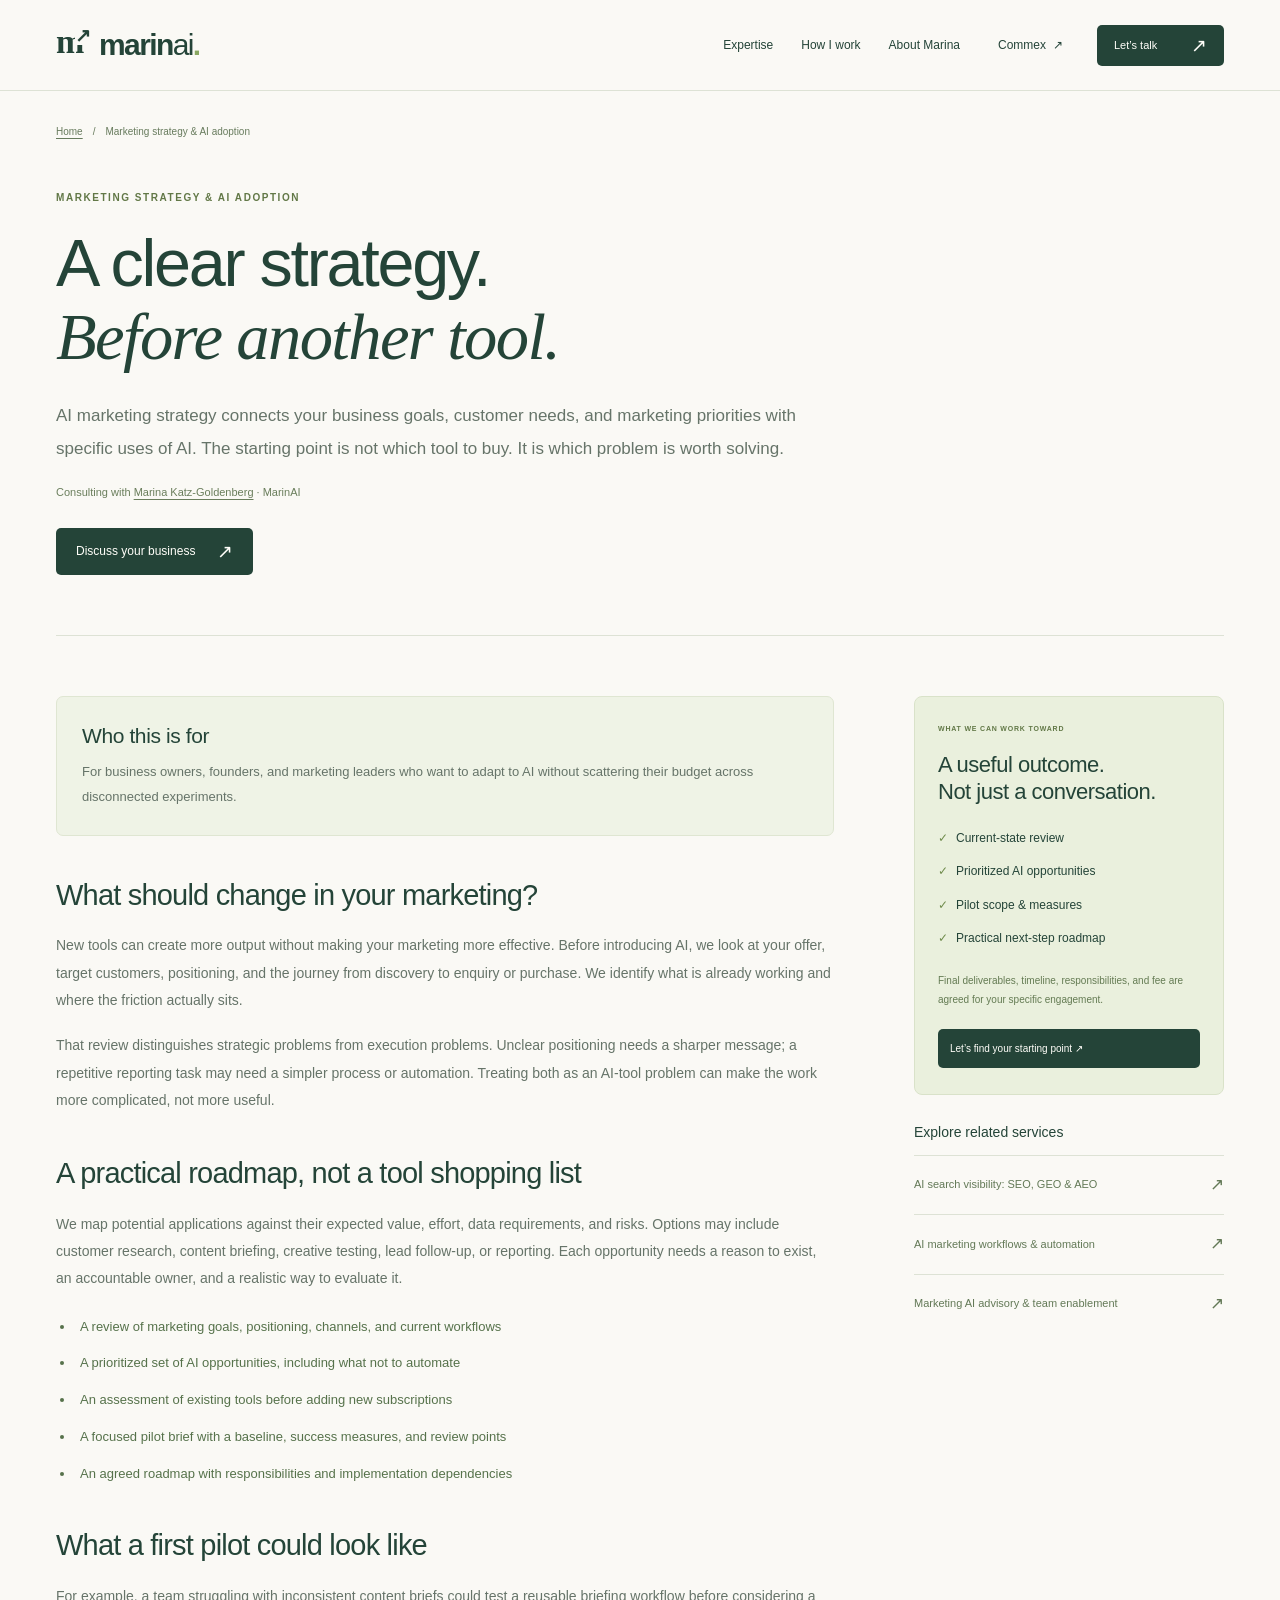
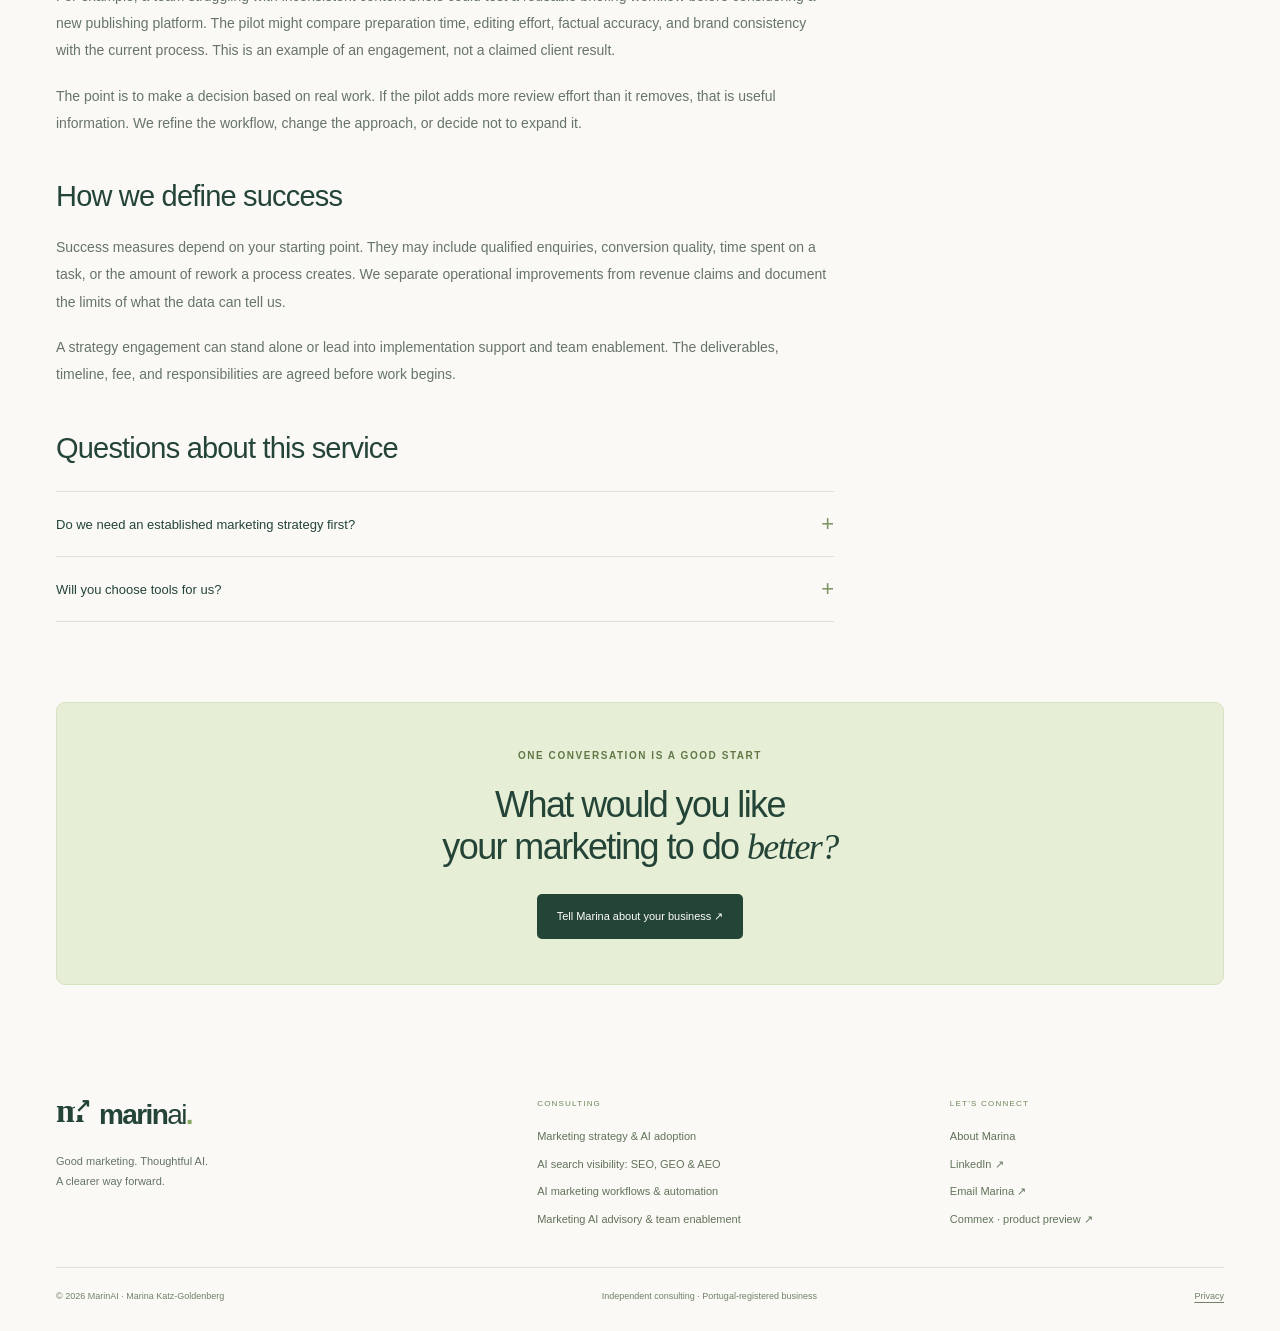
==== ai-marketing-strategy/index.html @ 96aca166 "Reposition MarinAI around Marina's AI marketing consultancy" ====
<!DOCTYPE html>
<html lang="en"><head>
<meta charset="utf-8"><meta name="viewport" content="width=device-width, initial-scale=1">
<title>AI Marketing Strategy Consultant | Marina Katz-Goldenberg</title><meta name="description" content="Build a practical AI marketing roadmap with Marina Katz-Goldenberg. Review your positioning, prioritize useful AI applications, and define a focused pilot.">
<meta name="robots" content="index, follow, max-image-preview:large"><meta name="author" content="Marina Katz-Goldenberg">
<link rel="canonical" href="https://marinai.xyz/ai-marketing-strategy/"><meta name="theme-color" content="#244438">
<meta property="og:type" content="website"><meta property="og:site_name" content="MarinAI"><meta property="og:locale" content="en_GB"><meta property="og:url" content="https://marinai.xyz/ai-marketing-strategy/"><meta property="og:title" content="AI Marketing Strategy Consultant | Marina Katz-Goldenberg"><meta property="og:description" content="Build a practical AI marketing roadmap with Marina Katz-Goldenberg. Review your positioning, prioritize useful AI applications, and define a focused pilot."><meta property="og:image" content="https://marinai.xyz/assets/marinai-social.png"><meta property="og:image:width" content="1200"><meta property="og:image:height" content="630"><meta property="og:image:alt" content="MarinAI — Better marketing. Smarter with AI. Marina Katz-Goldenberg, marketing and AI consultant.">
<meta name="twitter:card" content="summary_large_image"><meta name="twitter:title" content="AI Marketing Strategy Consultant | Marina Katz-Goldenberg"><meta name="twitter:description" content="Build a practical AI marketing roadmap with Marina Katz-Goldenberg. Review your positioning, prioritize useful AI applications, and define a focused pilot."><meta name="twitter:image" content="https://marinai.xyz/assets/marinai-social.png"><meta name="twitter:image:alt" content="MarinAI — Marketing consulting with Marina Katz-Goldenberg">
<link rel="icon" type="image/svg+xml" href="/assets/favicon.svg"><link rel="apple-touch-icon" href="/assets/apple-touch-icon.png">
<link rel="stylesheet" href="/assets/site.css?v=1"><script defer src="/assets/site.js?v=1"></script>
<script type="application/ld+json">{"@context":"https://schema.org","@graph":[{"@type":"Organization","@id":"https://marinai.xyz/#organization","name":"MarinAI","url":"https://marinai.xyz/","logo":{"@type":"ImageObject","url":"https://marinai.xyz/assets/marinai-logo.png","width":512,"height":512},"description":"Independent marketing consulting focused on AI adoption, search visibility, marketing workflows, and team enablement.","email":"marketing@marinai.xyz","member":{"@id":"https://marinai.xyz/#marina"},"hasOfferCatalog":{"@type":"OfferCatalog","name":"Marketing consulting services","itemListElement":[{"@type":"Offer","itemOffered":{"@type":"Service","@id":"https://marinai.xyz/ai-marketing-strategy/#service","name":"Marketing strategy & AI adoption","url":"https://marinai.xyz/ai-marketing-strategy/"}},{"@type":"Offer","itemOffered":{"@type":"Service","@id":"https://marinai.xyz/ai-search-visibility/#service","name":"AI search visibility: SEO, GEO & AEO","url":"https://marinai.xyz/ai-search-visibility/"}},{"@type":"Offer","itemOffered":{"@type":"Service","@id":"https://marinai.xyz/marketing-ai-workflows/#service","name":"AI marketing workflows & automation","url":"https://marinai.xyz/marketing-ai-workflows/"}},{"@type":"Offer","itemOffered":{"@type":"Service","@id":"https://marinai.xyz/marketing-ai-advisory/#service","name":"Marketing AI advisory & team enablement","url":"https://marinai.xyz/marketing-ai-advisory/"}}]}},{"@type":"Person","@id":"https://marinai.xyz/#marina","name":"Marina Katz-Goldenberg","url":"https://marinai.xyz/#about","jobTitle":"Marketing & AI Consultant","worksFor":{"@id":"https://marinai.xyz/#organization"},"sameAs":["https://www.linkedin.com/in/marina-katz-goldenberg-22553a47/"],"knowsAbout":["Marketing strategy","AI adoption in marketing","Search engine optimization","Generative engine optimization","Answer engine optimization","Marketing workflows","Team enablement"]},{"@type":"WebSite","@id":"https://marinai.xyz/#website","name":"MarinAI","url":"https://marinai.xyz/","publisher":{"@id":"https://marinai.xyz/#organization"},"inLanguage":"en"},{"@type":"WebPage","@id":"https://marinai.xyz/ai-marketing-strategy/#webpage","url":"https://marinai.xyz/ai-marketing-strategy/","name":"Marketing strategy & AI adoption","description":"Build a practical AI marketing roadmap with Marina Katz-Goldenberg. Review your positioning, prioritize useful AI applications, and define a focused pilot.","isPartOf":{"@id":"https://marinai.xyz/#website"},"about":{"@id":"https://marinai.xyz/ai-marketing-strategy/#service"},"inLanguage":"en"},{"@type":"Service","@id":"https://marinai.xyz/ai-marketing-strategy/#service","name":"Marketing strategy & AI adoption","description":"AI marketing strategy connects your business goals, customer needs, and marketing priorities with specific uses of AI. The starting point is not which tool to buy. It is which problem is worth solving.","serviceType":"Marketing strategy & AI adoption","url":"https://marinai.xyz/ai-marketing-strategy/","provider":{"@id":"https://marinai.xyz/#marina"}},{"@type":"BreadcrumbList","@id":"https://marinai.xyz/ai-marketing-strategy/#breadcrumb","itemListElement":[{"@type":"ListItem","position":1,"name":"Home","item":"https://marinai.xyz/"},{"@type":"ListItem","position":2,"name":"Marketing strategy & AI adoption","item":"https://marinai.xyz/ai-marketing-strategy/"}]},{"@type":"FAQPage","@id":"https://marinai.xyz/ai-marketing-strategy/#faq","isPartOf":{"@id":"https://marinai.xyz/ai-marketing-strategy/#webpage"},"mainEntity":[{"@type":"Question","name":"Do we need an established marketing strategy first?","acceptedAnswer":{"@type":"Answer","text":"No. If the fundamentals need attention, we start there. AI should support a clear marketing direction rather than cover up gaps in positioning or customer understanding."}},{"@type":"Question","name":"Will you choose tools for us?","acceptedAnswer":{"@type":"Answer","text":"Tool evaluation can be part of the work, but it follows the use case and requirements. Existing tools, data handling, integration needs, cost, and human review all inform the recommendation."}}]}]}</script>
</head><body><a class="skip-link" href="#main">Skip to content</a><header class="site-header"><div class="container header-inner"><a class="logo" href="/" aria-label="MarinAI home"><span class="brand-mark" aria-hidden="true">m<span>↗</span></span><span>marin<span class="logo-ai">ai</span><i>.</i></span></a><details class="nav-menu" open><summary aria-label="Toggle navigation"><span>Menu</span><span class="menu-bars" aria-hidden="true">☰</span></summary><nav aria-label="Main navigation"><a href="/#expertise">Expertise</a><a href="/#approach">How I work</a><a href="/#about">About Marina</a><a class="nav-product" href="/commex/">Commex <span aria-hidden="true">↗</span></a><a class="button primary nav-cta" href="/#contact">Let’s talk <span aria-hidden="true">↗</span></a></nav></details></div></header><main id="main"><div class="container breadcrumb"><a href="/">Home</a><span aria-hidden="true">/</span><span>Marketing strategy &amp; AI adoption</span></div><section class="container service-hero"><p class="eyebrow">MARKETING STRATEGY &amp; AI ADOPTION</p><h1>A clear strategy.<br><em>Before another tool.</em></h1><p class="service-intro">AI marketing strategy connects your business goals, customer needs, and marketing priorities with specific uses of AI. The starting point is not which tool to buy. It is which problem is worth solving.</p><div class="service-byline">Consulting with <a href="/#about">Marina Katz-Goldenberg</a> · MarinAI</div><a class="button primary" href="/#contact">Discuss your business <span aria-hidden="true">↗</span></a></section><div class="container service-body"><article class="service-article"><div class="fit-box"><h2>Who this is for</h2><p>For business owners, founders, and marketing leaders who want to adapt to AI without scattering their budget across disconnected experiments.</p></div><section><h2>What should change in your marketing?</h2><p>New tools can create more output without making your marketing more effective. Before introducing AI, we look at your offer, target customers, positioning, and the journey from discovery to enquiry or purchase. We identify what is already working and where the friction actually sits.</p><p>That review distinguishes strategic problems from execution problems. Unclear positioning needs a sharper message; a repetitive reporting task may need a simpler process or automation. Treating both as an AI-tool problem can make the work more complicated, not more useful.</p></section><section><h2>A practical roadmap, not a tool shopping list</h2><p>We map potential applications against their expected value, effort, data requirements, and risks. Options may include customer research, content briefing, creative testing, lead follow-up, or reporting. Each opportunity needs a reason to exist, an accountable owner, and a realistic way to evaluate it.</p><ul><li>A review of marketing goals, positioning, channels, and current workflows</li><li>A prioritized set of AI opportunities, including what not to automate</li><li>An assessment of existing tools before adding new subscriptions</li><li>A focused pilot brief with a baseline, success measures, and review points</li><li>An agreed roadmap with responsibilities and implementation dependencies</li></ul></section><section><h2>What a first pilot could look like</h2><p>For example, a team struggling with inconsistent content briefs could test a reusable briefing workflow before considering a new publishing platform. The pilot might compare preparation time, editing effort, factual accuracy, and brand consistency with the current process. This is an example of an engagement, not a claimed client result.</p><p>The point is to make a decision based on real work. If the pilot adds more review effort than it removes, that is useful information. We refine the workflow, change the approach, or decide not to expand it.</p></section><section><h2>How we define success</h2><p>Success measures depend on your starting point. They may include qualified enquiries, conversion quality, time spent on a task, or the amount of rework a process creates. We separate operational improvements from revenue claims and document the limits of what the data can tell us.</p><p>A strategy engagement can stand alone or lead into implementation support and team enablement. The deliverables, timeline, fee, and responsibilities are agreed before work begins.</p></section><section><h2>Questions about this service</h2><div class="faq-list"><details><summary>Do we need an established marketing strategy first?<span aria-hidden="true">+</span></summary><p>No. If the fundamentals need attention, we start there. AI should support a clear marketing direction rather than cover up gaps in positioning or customer understanding.</p></details>
<details><summary>Will you choose tools for us?<span aria-hidden="true">+</span></summary><p>Tool evaluation can be part of the work, but it follows the use case and requirements. Existing tools, data handling, integration needs, cost, and human review all inform the recommendation.</p></details></div></section></article><aside class="service-aside"><div class="deliverables"><p class="eyebrow">WHAT WE CAN WORK TOWARD</p><h2>A useful outcome.<br>Not just a conversation.</h2><ul><li><span aria-hidden="true">✓</span>Current-state review</li><li><span aria-hidden="true">✓</span>Prioritized AI opportunities</li><li><span aria-hidden="true">✓</span>Pilot scope &amp; measures</li><li><span aria-hidden="true">✓</span>Practical next-step roadmap</li></ul><p>Final deliverables, timeline, responsibilities, and fee are agreed for your specific engagement.</p><a class="button primary" href="/#contact">Let’s find your starting point ↗</a></div><div class="related-services"><h2>Explore related services</h2><a href="/ai-search-visibility/">AI search visibility: SEO, GEO &amp; AEO <span aria-hidden="true">↗</span></a><a href="/marketing-ai-workflows/">AI marketing workflows &amp; automation <span aria-hidden="true">↗</span></a><a href="/marketing-ai-advisory/">Marketing AI advisory &amp; team enablement <span aria-hidden="true">↗</span></a></div></aside></div><section class="container service-end"><p class="eyebrow">ONE CONVERSATION IS A GOOD START</p><h2>What would you like<br>your marketing to do <em>better?</em></h2><a class="button primary" href="mailto:marketing@marinai.xyz?subject=Marketing%20strategy%20%26%20AI%20adoption%20enquiry">Tell Marina about your business ↗</a></section></main><footer class="site-footer"><div class="container"><div class="footer-top"><div><a class="logo" href="/" aria-label="MarinAI home"><span class="brand-mark" aria-hidden="true">m<span>↗</span></span><span>marin<span class="logo-ai">ai</span><i>.</i></span></a><p>Good marketing. Thoughtful AI.<br>A clearer way forward.</p></div><nav aria-label="Consulting services"><strong>CONSULTING</strong><a href="/ai-marketing-strategy/">Marketing strategy &amp; AI adoption</a><a href="/ai-search-visibility/">AI search visibility: SEO, GEO &amp; AEO</a><a href="/marketing-ai-workflows/">AI marketing workflows &amp; automation</a><a href="/marketing-ai-advisory/">Marketing AI advisory &amp; team enablement</a></nav><nav aria-label="More from MarinAI"><strong>LET’S CONNECT</strong><a href="/#about">About Marina</a><a href="https://www.linkedin.com/in/marina-katz-goldenberg-22553a47/" target="_blank" rel="noopener noreferrer">LinkedIn ↗</a><a href="mailto:marketing@marinai.xyz">Email Marina ↗</a><a href="/commex/">Commex · product preview ↗</a></nav></div><div class="footer-bottom"><span>© 2026 MarinAI · Marina Katz-Goldenberg</span><span>Independent consulting · Portugal-registered business</span><a href="/privacy/">Privacy</a></div></div></footer></body></html>
---- assets/site.css ----
/* MarinAI — a personal, editorial consulting identity. System fonts; no tracking or font requests. */
:root{--paper:#faf9f5;--white:#fffefa;--ink:#244438;--muted:#667469;--green:#284b3c;--sage:#e9eee0;--lime:#d7e8b0;--line:#dde2d5;--accent:#627847;--serif:Georgia,'Times New Roman',serif;--sans:Arial,Helvetica,sans-serif}
*{box-sizing:border-box}html{scroll-behavior:smooth;scroll-padding-top:110px}body{margin:0;background:var(--paper);color:var(--ink);font-family:var(--sans);font-size:15px;line-height:1.7;-webkit-font-smoothing:antialiased}h1,h2,h3,p,ul,ol,dl,dd{margin:0}h1,h2,h3{font-weight:500;line-height:1.15}a{color:inherit;text-decoration:none}button,input{font:inherit}a,button,summary{-webkit-tap-highlight-color:transparent}a:focus-visible,button:focus-visible,summary:focus-visible{outline:3px solid #728c46;outline-offset:5px}::selection{background:var(--lime);color:var(--ink)}.container{width:calc(100% - 112px);max-width:1220px;margin-inline:auto}.section{padding-block:100px}.eyebrow{font-size:10px;font-weight:600;letter-spacing:1.55px;line-height:1.6;color:var(--accent)}h2{font-size:clamp(31px,3.1vw,44px);letter-spacing:-1.6px}h2 em,h1 em{font-family:var(--serif);font-weight:400;letter-spacing:-1.6px}.skip-link{position:fixed;left:20px;top:-100px;z-index:100;background:var(--ink);color:white;padding:12px 20px;border-radius:6px}.skip-link:focus{top:12px}.site-header{position:sticky;top:0;z-index:30;background:#faf9f5f5;border-bottom:1px solid var(--line);backdrop-filter:blur(12px)}.header-inner{height:90px;display:flex;align-items:center;justify-content:space-between;gap:20px}.logo{display:inline-flex;align-items:center;gap:10px;font-size:30px;font-weight:600;letter-spacing:-1.6px;line-height:1}.logo-ai{font-weight:400}.logo i{color:#89a761;font-style:normal}.brand-mark{position:relative;width:33px;height:36px;font-family:var(--serif);font-size:34px;letter-spacing:-5px;display:flex;align-items:center;padding-bottom:7px}.brand-mark>span{position:absolute;font-family:var(--sans);font-size:19px;letter-spacing:0;right:-2px;top:-1px;background:var(--paper);line-height:1}.nav-menu{margin-left:auto}.nav-menu>summary{display:none}.nav-menu nav{display:flex;align-items:center;gap:28px;font-size:12px}.nav-menu nav>a:not(.button){padding-block:9px}.nav-menu a:hover{color:#6d834c}.nav-product{margin-left:10px;display:flex;align-items:center;gap:7px}.button{display:inline-flex;align-items:center;justify-content:space-between;gap:22px;border-radius:5px;padding:14px 20px;font-size:12px;font-weight:500;line-height:1.5;transition:background .18s,transform .18s}.button.primary{color:#fffef9;background:var(--ink)}.button.primary:hover{background:#3d604b;transform:translateY(-2px)}.button>span{font-size:19px;line-height:1}.nav-menu .nav-cta{font-size:11px;padding:11px 17px;margin-left:6px;min-width:127px}.text-link{font-size:12px;display:inline-flex;align-items:center;gap:15px}.text-link:hover{color:#637e45}.text-link>span{font-size:18px}.hero{display:grid;grid-template-columns:1.12fr .88fr;gap:78px;align-items:center;padding-block:80px 70px}.hero .eyebrow{display:flex;gap:9px;align-items:center;font-size:9px;letter-spacing:1.4px}.status-dot{width:6px;height:6px;background:#859e5f;box-shadow:0 0 0 4px #e7edde;display:inline-block;border-radius:50%;flex-shrink:0}.hero h1{font-size:clamp(48px,5.35vw,75px);letter-spacing:-3.2px;line-height:1.07;margin-top:29px}.hero h1 em{letter-spacing:-2.9px;color:#547247}.hero-intro{font-size:18px;line-height:1.65;margin-top:28px;letter-spacing:-.3px}.hero-description{font-size:14px;color:var(--muted);line-height:1.9;margin-top:15px;max-width:485px}.hero-actions{display:flex;align-items:center;gap:24px;margin-top:27px}.hero-actions .button{font-size:11px;padding:15px 17px;gap:20px}.hero-actions .text-link{font-size:11px;gap:8px}.hero-signature{display:flex;align-items:center;gap:11px;margin-top:34px}.mini-monogram{background:#e9edde;border:1px solid #dce3d0;width:37px;height:37px;border-radius:50%;display:grid;place-items:center;font-family:var(--serif);font-style:italic;letter-spacing:-2px;font-size:19px;padding-right:3px}.hero-signature strong{display:block;font-size:11px;font-weight:500}.hero-signature>div>span{font-size:9px;color:var(--muted);display:block;margin-top:2px}.hero-visual{background:#eff1e8;border:1px solid #e3e7d9;border-radius:12px;position:relative;padding:24px;min-width:0;background-image:radial-gradient(#c8d2bd80 .65px,transparent .65px);background-size:14px 14px}.visual-caption{display:flex;justify-content:space-between;align-items:center;font-size:8px;letter-spacing:1.25px;color:#6d7d5e}.visual-caption>span:last-child{font-size:26px;line-height:1}.strategy-orbit{position:relative;aspect-ratio:1/1.05;width:100%;max-width:410px;margin:0 auto}.orbit-ring{position:absolute;border:1px solid #c8d2bb;left:50%;top:48%;transform:translate(-50%,-50%);border-radius:50%;width:80%;aspect-ratio:1}.ring-two{width:58%;border-style:dashed;border-color:#ced7c2}.orbit-axis{position:absolute;width:91%;height:1px;left:5%;top:47%;background:#c9d2bf;transform:rotate(-32deg)}.orbit-center{position:absolute;top:49%;left:50%;transform:translate(-50%,-50%) rotate(-5deg);width:64%;aspect-ratio:1.24;border:1px solid #bacaab;background:#e0eaca;border-radius:8px;padding:25px 15px;box-shadow:0 12px 30px #3045270a;text-align:center;display:flex;flex-direction:column;justify-content:center;gap:12px}.orbit-center>span{font-size:9px;color:#6e805b}.orbit-center strong{font-size:26px;font-weight:400;letter-spacing:-1px;line-height:1.25}.orbit-center em{font-family:var(--serif);font-size:29px;letter-spacing:-.7px}.orbit-node{position:absolute;background:#fffef9;border:1px solid #d8dfcd;box-shadow:0 5px 13px #2c3f2308;border-radius:5px;padding:9px 12px;font-size:9px;color:#7d8f65;white-space:nowrap;display:flex;gap:9px;align-items:center}.orbit-node b{font-weight:400;color:#405e40;font-size:11px}.node-one{top:13%;left:3%;transform:rotate(-6deg)}.node-two{right:-2%;top:32%;transform:rotate(4deg)}.node-three{bottom:17%;right:2%;transform:rotate(-4deg)}.node-four{left:-3%;bottom:32%;transform:rotate(3deg)}.orbit-spark{position:absolute;right:21%;top:8%;font-size:27px;color:#9bb47a}.visual-bottom{display:flex;justify-content:space-between;align-items:center;border-top:1px solid #d9e0ce;padding-top:16px;gap:12px}.visual-bottom p{font-size:10px;color:#718061;line-height:1.8}.visual-bottom strong{font-size:11px;font-weight:500;color:#526b45}.visual-arrow{font-size:32px;font-family:var(--serif);color:#809966}.principles{display:flex;align-items:center;justify-content:space-between;gap:20px;border-block:1px solid var(--line);padding-block:23px}.principles>span{font-size:8px;letter-spacing:1.3px;color:#788568}.principles>p{display:flex;align-items:center;gap:9px;font-size:11px;color:#536a4f}.principles>p>span{font-size:15px;color:#8da469}.section-heading{display:flex;justify-content:space-between;align-items:flex-end;gap:55px;margin-bottom:42px}.section-heading h2{margin-top:18px}.section-heading>p{color:var(--muted);font-size:13px;line-height:1.9;max-width:325px}.challenge-grid{display:grid;grid-template-columns:repeat(3,1fr);gap:48px;margin-top:48px}.challenge-grid>div{border-top:1px solid #cdd7c0;padding-top:21px}.small-index{font-size:9px;color:#778966;letter-spacing:1.1px}.challenge-grid h3{font-size:22px;line-height:1.35;letter-spacing:-.65px;margin-top:16px}.challenge-grid p{font-size:13px;line-height:1.9;color:var(--muted);margin-top:15px;max-width:310px}.expertise-section{background:#eff2e9;border-block:1px solid #e5e9dd}.expertise-section .section{padding-block:87px}.service-grid{display:grid;grid-template-columns:repeat(4,1fr);gap:15px}.service-card{background:var(--white);border:1px solid #dce3d1;border-radius:8px;padding:26px 22px 20px;display:flex;flex-direction:column}.service-top{display:flex;align-items:center;justify-content:space-between;margin-bottom:26px}.service-top>span:last-child{font-family:var(--serif);font-style:italic;font-size:13px;color:#91a17d}.service-icon{display:grid;place-items:center;width:38px;height:38px;background:#edf2e2;border-radius:7px;font-size:25px;color:#74915a;line-height:1}.service-card h3{font-size:22px;line-height:1.23;letter-spacing:-.65px;margin-bottom:17px}.service-card h3 a:hover{text-decoration:underline;text-underline-offset:5px}.service-card>p{font-size:12px;color:var(--muted);line-height:1.9}.service-card ul{list-style:none;padding:18px 0 25px;display:flex;flex-direction:column;gap:9px}.service-card li{font-size:10px;color:#637757;line-height:1.7;padding-left:12px;position:relative}.service-card li:before{content:'·';position:absolute;left:0;color:#859c68;font-size:16px;top:-4px}.card-link{display:flex;justify-content:space-between;align-items:center;gap:8px;font-size:10px;border-top:1px solid var(--line);padding-top:16px;margin-top:auto}.card-link>span{font-size:17px;color:#728d56}.card-link:hover{color:#6f8b4d}.section-footnote{text-align:center;color:#77856b;font-size:11px;margin-top:29px}.section-footnote a{color:#48663d;text-decoration:underline;text-underline-offset:3px}.approach-section{background:#264638;color:#f6f6ec}.approach-section .eyebrow{color:#c0d399}.approach-section .section-heading>p{color:#c0cbb9}.approach-section h2 em{color:var(--lime)}.process-grid{display:grid;grid-template-columns:repeat(4,1fr);gap:34px;list-style:none;padding:16px 0 0}.process-grid li>span{display:flex;align-items:center;justify-content:space-between;color:#b2ca8c;font-family:var(--serif);font-style:italic;font-size:27px;border-bottom:1px solid #607553;padding-bottom:18px}.process-grid i{font-family:var(--sans);font-size:18px;font-style:normal;color:#819570}.process-grid h3{font-size:23px;letter-spacing:-.5px;margin-top:26px}.process-grid p{font-size:12px;line-height:1.9;color:#c0cbb9;margin-top:15px;max-width:245px}.process-grid small{display:block;font-size:7px;letter-spacing:1px;color:#bdd294;margin-top:24px;line-height:1.8}.approach-bottom{display:flex;justify-content:space-between;align-items:center;gap:30px;border-top:1px solid #607553;padding-top:25px;margin-top:43px;font-size:11px;color:#bdcbb2}.approach-bottom strong{font-weight:400;color:#dce7ce}.approach-bottom a{color:#d6e6b4;white-space:nowrap}.approach-bottom a>span{font-size:17px;margin-left:11px}.about-section{display:grid;grid-template-columns:.8fr 1fr;gap:115px;align-items:center}.about-card{background:#e5eadb;border:1px solid #d9e0cd;border-radius:8px;padding:28px 30px;position:relative;overflow:hidden}.about-card:after{content:'';width:290px;height:290px;border:1px solid #cbd6b8;border-radius:50%;position:absolute;right:-185px;top:90px;box-shadow:0 0 0 28px #cbd6b825,0 0 0 56px #cbd6b818;pointer-events:none}.about-card-top{display:flex;align-items:center;justify-content:space-between;font-size:8px;letter-spacing:1.15px;color:#637d54}.about-card-top>span:last-child{font-size:20px}.marina-monogram{font-family:var(--serif);font-style:italic;font-size:148px;letter-spacing:-19px;line-height:1;color:#2c4b35;padding:38px 0 30px}.marina-monogram>span{color:#8ea969}.about-card-name>strong{display:block;font-size:29px;line-height:1.15;letter-spacing:-1px}.about-card-name>span{display:block;font-size:11px;color:#627856;margin-top:11px}.about-card>a{display:flex;align-items:center;justify-content:space-between;border-top:1px solid #c6d2b7;margin-top:28px;padding-top:17px;font-size:11px;color:#47643d}.about-card>a>span{font-size:18px}.about-copy h2{font-size:46px;line-height:1.12;margin-top:19px}.about-copy>p:not(.eyebrow){font-size:13px;line-height:1.95;color:var(--muted);margin-top:17px}.about-copy>p.lead{font-size:15px;color:var(--ink);margin-top:25px}.about-belief{display:flex;align-items:flex-start;gap:14px;border-top:1px solid var(--line);padding-top:23px;margin-top:25px}.about-belief>span{font-family:var(--serif);font-size:50px;line-height:1;color:#97b276}.about-belief p{font-family:var(--serif);font-style:italic;font-size:18px;line-height:1.6;letter-spacing:-.25px}.about-belief strong{font-weight:400;color:#617d49}.product-section{display:grid;grid-template-columns:1fr 1fr;gap:90px;align-items:center;border:1px solid #dce4cd;background:#f1f5e9;border-radius:12px;padding:55px}.product-copy .eyebrow{font-size:8px;letter-spacing:1.1px}.commex-wordmark{font-weight:600;font-size:35px;letter-spacing:-1.8px;margin-top:18px;display:flex;align-items:baseline}.commex-wordmark>span{color:#89a858}.commex-wordmark>small{font-size:7px;color:#748962;letter-spacing:1.2px;font-weight:400;margin-left:12px}.product-copy h2{font-size:37px;margin-top:21px;line-height:1.18}.product-copy>p:not(.eyebrow){font-size:13px;color:#687b5b;line-height:1.9;margin-top:18px}.product-copy>p.product-principle{font-size:11px;color:#4c683e;margin-top:13px}.product-copy .button{margin-top:25px;font-size:11px}.product-copy>p.preview-note{font-size:8px;color:#738966;line-height:1.8;margin-top:13px}.preview-note>span{display:inline-block;width:5px;height:5px;border-radius:50%;background:#9aac7c;margin-right:5px}.product-visual{padding:5px;min-width:0}.product-visual-top{display:flex;justify-content:space-between;align-items:center;font-size:7px;letter-spacing:1px;color:#7b9168;margin-bottom:23px}.product-visual-top>span:last-child{font-size:24px;color:#839d63;line-height:1}.conversation-card{padding:24px;background:#fffef9;border:1px solid #dce4ce;border-radius:8px;transform:rotate(-3deg);margin-right:20px}.conversation-label{font-size:7px;letter-spacing:1px;color:#6d8358}.conversation-card>p{font-size:16px;line-height:1.7;margin-top:13px;letter-spacing:-.3px}.match-label{font-size:8px;display:block;margin-top:17px;color:#7c9069;border-top:1px solid #e3e9d9;padding-top:13px}.conversation-connector{font-size:25px;color:#91a877;padding-left:35px;line-height:1.4}.reply-example{background:#e1edcd;border:1px solid #c8d9ae;border-radius:8px;padding:22px;margin-left:32px;transform:rotate(2deg)}.reply-example>p{font-size:14px;line-height:1.8;margin-top:13px;letter-spacing:-.2px;color:#49623b}.reply-example strong{font-weight:500}.reply-example>div{font-size:8px;color:#60794a;margin-top:15px;padding-top:12px;border-top:1px solid #c9d9b1}.reply-example>div>span{margin-right:5px}.illustration-note{font-size:7px;text-align:center;color:#7b8e68;margin-top:20px}.search-section{display:grid;grid-template-columns:1fr 1fr;gap:100px}.search-section h2{margin-top:20px}.search-section>div>p:not(.eyebrow){font-size:13px;color:var(--muted);line-height:1.95;margin-top:23px;max-width:455px}.search-section .text-link{margin-top:24px;font-size:11px}.search-definitions{border-top:1px solid var(--line)}.search-definitions>div{padding:20px 0;border-bottom:1px solid var(--line)}.search-definitions dt{display:flex;align-items:center;gap:16px;font-family:var(--serif);font-style:italic;font-size:23px;color:#627b4d}.search-definitions dt>span{font-family:var(--sans);font-style:normal;font-size:12px;color:var(--ink)}.search-definitions dd{font-size:12px;line-height:1.9;color:var(--muted);margin-top:9px}.faq-section{display:grid;grid-template-columns:.7fr 1.3fr;gap:85px;border-top:1px solid var(--line);padding-block:75px 100px}.faq-section h2{margin-top:21px}.faq-section>div>p:not(.eyebrow){font-size:12px;color:var(--muted);margin-top:21px}.faq-section .eyebrow{font-size:8px;letter-spacing:1.1px}.faq-list details{border-bottom:1px solid var(--line)}.faq-list details:first-child{border-top:1px solid var(--line)}.faq-list summary{display:flex;align-items:center;justify-content:space-between;gap:20px;padding:21px 0;list-style:none;cursor:pointer;font-size:13px;font-weight:500;line-height:1.65}.faq-list summary::-webkit-details-marker{display:none}.faq-list summary>span{font-size:22px;font-weight:400;color:#7e9664;line-height:1;flex-shrink:0;transition:transform .15s}.faq-list details[open] summary>span{transform:rotate(45deg)}.faq-list details[open] summary{padding-bottom:12px}.faq-list details>p{font-size:12px;line-height:1.95;color:var(--muted);padding:0 30px 22px 0}.contact-section{background:#e4edce;border-block:1px solid #d8e2bf}.contact-inner{display:grid;grid-template-columns:1.15fr .85fr;gap:100px;padding-block:75px;align-items:center}.contact-inner h2{font-size:51px;line-height:1.13;margin-top:23px;letter-spacing:-2px}.contact-inner h2 em{color:#567740}.contact-inner>div>p:not(.eyebrow){font-size:13px;color:#667955;line-height:1.95;max-width:430px;margin-top:22px}.contact-card{padding:33px;border:1px solid #d2ddbc;background:#f9fbf2;border-radius:9px}.contact-card h3{font-size:30px;line-height:1.2;letter-spacing:-.8px;margin-top:16px}.contact-inner .contact-card>p{font-size:12px;margin-top:14px}.contact-card .button{width:100%;margin-top:23px;font-size:12px}.email-address{display:block;font-size:11px;text-align:center;margin-top:11px;color:#587246}.contact-alternative{display:flex;align-items:center;justify-content:space-between;font-size:10px;color:#6d835a;border-top:1px solid #dce5cc;margin-top:22px;padding-top:18px;gap:10px}.contact-alternative a{color:#48623b}.contact-alternative a>span{margin-left:5px}.contact-card>small{display:block;font-size:8px;color:#718263;line-height:1.9;margin-top:19px}.site-footer{padding-top:52px}.footer-top{display:grid;grid-template-columns:1.2fr 1fr .8fr;gap:70px;padding-bottom:38px}.footer-top .logo{font-size:28px}.footer-top p{font-size:11px;line-height:1.9;color:var(--muted);margin-top:18px}.footer-top nav{display:flex;flex-direction:column;gap:9px;font-size:11px;color:#62735b}.footer-top nav>strong{font-weight:500;font-size:8px;letter-spacing:1.2px;margin-bottom:8px;color:#6f855b}.footer-top nav>a:hover{text-decoration:underline;text-underline-offset:3px;color:var(--ink)}.footer-bottom{border-top:1px solid var(--line);display:flex;justify-content:space-between;gap:20px;padding-block:21px 27px;color:#728069;font-size:9px}.footer-bottom a{text-decoration:underline;text-underline-offset:3px}
/* Real, individually indexable service pages. */
.breadcrumb{display:flex;align-items:center;gap:10px;padding-top:32px;color:#677b5d;font-size:10px}.breadcrumb>a{text-decoration:underline;text-underline-offset:3px}.service-hero{padding-block:50px 60px;border-bottom:1px solid var(--line)}.service-hero h1{font-size:clamp(40px,5.2vw,68px);letter-spacing:-2.3px;line-height:1.1;margin-top:21px}.service-intro{font-size:17px;color:var(--muted);line-height:1.9;max-width:740px;margin-top:27px}.service-byline{font-size:11px;color:#6a7e5c;margin-top:18px}.service-byline a{text-decoration:underline;text-underline-offset:3px}.service-hero>.button{margin-top:26px}.service-body{display:grid;grid-template-columns:1fr 310px;gap:80px;padding-block:60px 80px;align-items:start}.service-article{min-width:0}.service-article>section{margin-top:41px}.service-article h2{font-size:29px;letter-spacing:-.8px;line-height:1.3}.service-article p{font-size:14px;color:var(--muted);line-height:1.95;margin-top:18px}.service-article ul{padding:0 0 0 19px;margin-top:22px;color:#56724b;font-size:13px;line-height:1.9}.service-article li{margin-top:12px;padding-left:5px}.fit-box{background:#eff3e6;padding:25px;border:1px solid #dfe6d2;border-radius:7px}.fit-box h2{font-size:21px;letter-spacing:-.4px}.fit-box p{font-size:13px;margin-top:10px}.service-aside{position:sticky;top:115px}.deliverables{padding:26px 23px;background:#eaf0dd;border:1px solid #d9e2c9;border-radius:8px}.deliverables .eyebrow{font-size:7px;letter-spacing:.8px}.deliverables h2{font-size:22px;line-height:1.25;letter-spacing:-.5px;margin-top:17px}.deliverables ul{list-style:none;padding:0;margin-top:22px;display:flex;flex-direction:column;gap:13px}.deliverables li{font-size:12px;display:flex;gap:8px;align-items:flex-start}.deliverables li>span{color:#6f8b4c}.deliverables>p:not(.eyebrow){font-size:10px;line-height:1.9;color:#647b53;margin-top:23px}.deliverables .button{font-size:10px;width:100%;margin-top:20px;padding:12px}.related-services{margin-top:29px}.related-services h2{font-size:14px;letter-spacing:0;margin-bottom:14px}.related-services>a{border-top:1px solid var(--line);display:flex;align-items:center;justify-content:space-between;gap:12px;font-size:11px;color:#637957;padding:14px 0;line-height:1.8}.related-services>a>span{flex-shrink:0;font-size:17px}.source-link{display:inline-block;font-size:12px;line-height:1.8;color:#53783c;text-decoration:underline;text-underline-offset:3px;margin-top:18px}.service-article .faq-list{margin-top:24px}.service-article .faq-list p{margin-top:0;font-size:13px}.service-end{background:#e6eeD5;border:1px solid #d7e2c2;padding:45px;text-align:center;border-radius:9px;margin-bottom:60px}.service-end h2{margin-top:20px;font-size:36px}.service-end .button{margin-top:26px;font-size:11px}.privacy-content{max-width:800px;padding-block:70px}.privacy-content h1{font-size:50px;letter-spacing:-2px;margin-top:20px}.privacy-content h2{font-size:25px;letter-spacing:-.6px;margin-top:35px}.privacy-content p{font-size:14px;color:var(--muted);line-height:1.95;margin-top:18px}.privacy-content a{color:#446437;text-decoration:underline;text-underline-offset:3px}.privacy-content>.text-link{margin-top:30px}
@media(min-width:1450px){.hero{padding-block:90px 80px}.hero h1{font-size:77px}.hero-visual{padding:27px}.hero-description{font-size:15px}.hero-intro{font-size:20px}.strategy-orbit{max-width:440px}.hero-actions .button{font-size:12px}.section{padding-block:110px}}
@media(max-width:1150px){.container{width:calc(100% - 72px)}.hero{gap:40px;padding-top:65px}.hero h1{font-size:60px}.hero-actions{gap:16px;flex-wrap:wrap}.hero-actions .button{font-size:10px}.hero-visual{padding:20px}.orbit-center strong{font-size:23px}.orbit-center em{font-size:26px}.orbit-node{font-size:8px;padding:7px 9px}.orbit-node b{font-size:10px}.nav-menu nav{gap:20px;font-size:11px}.nav-product{margin-left:0}.principles{gap:14px}.principles>p{font-size:10px}.principles>span{font-size:7px}.service-grid{grid-template-columns:repeat(2,1fr);gap:19px}.service-card{padding:27px}.service-card h3{font-size:24px}.service-card h3 br{display:none}.service-card>p{font-size:13px}.service-card li{font-size:11px}.service-card ul{padding-bottom:25px}.service-card .card-link{font-size:11px}.about-section{gap:70px}.about-copy h2{font-size:41px}.product-section{padding:40px;gap:50px}.product-copy h2{font-size:34px}.contact-inner{gap:60px}.contact-inner h2{font-size:45px}.search-section{gap:65px}.service-body{gap:45px;grid-template-columns:1fr 280px}.service-hero h1{font-size:60px}}
@media(max-width:900px){.container{width:calc(100% - 48px)}.header-inner{height:76px}.logo{font-size:27px}.nav-menu nav{gap:16px;font-size:10px}.nav-menu .nav-cta{min-width:100px;font-size:10px;padding:10px 13px;gap:10px}.hero{gap:28px;padding-block:52px}.hero h1{font-size:47px;letter-spacing:-2px}.hero h1 em{letter-spacing:-2px}.hero .eyebrow{font-size:7px;letter-spacing:.8px}.hero-intro{font-size:16px}.hero-description{font-size:12px}.hero-signature>div>span{font-size:8px}.hero-visual{padding:16px}.visual-caption{font-size:6px;letter-spacing:.8px}.orbit-center{padding:16px 9px}.orbit-center strong{font-size:18px}.orbit-center em{font-size:21px}.orbit-center>span{font-size:7px}.orbit-node{font-size:7px;gap:5px;padding:6px}.orbit-node b{font-size:9px}.visual-bottom p{font-size:8px}.visual-bottom strong{font-size:9px}.section{padding-block:75px}.section-heading{gap:30px}.section-heading>p{font-size:11px;max-width:260px}.section-heading h2{font-size:33px}.principles{gap:12px;flex-wrap:wrap}.principles>span{flex-basis:100%}.principles>p{font-size:10px}.challenge-grid{gap:30px}.challenge-grid h3{font-size:20px}.challenge-grid p{font-size:12px}.process-grid{gap:24px}.process-grid h3{font-size:21px}.process-grid p{font-size:11px}.process-grid small{font-size:6px;letter-spacing:.65px}.about-section{gap:45px}.about-copy h2{font-size:37px}.about-copy>p:not(.eyebrow){font-size:12px}.about-copy>p.lead{font-size:13px}.about-card{padding:22px}.about-card-top{font-size:6px;letter-spacing:.75px}.marina-monogram{font-size:127px;padding-block:40px 30px}.about-card-name>strong{font-size:25px}.about-card-name>span{font-size:9px}.about-belief p{font-size:16px}.product-section{padding:33px;gap:40px}.product-copy h2{font-size:29px}.product-copy>p:not(.eyebrow){font-size:12px}.product-copy .button{font-size:10px;padding:13px 15px;gap:13px}.conversation-card{padding:19px}.conversation-card>p{font-size:13px}.reply-example{padding:18px;margin-left:17px}.reply-example>p{font-size:12px}.conversation-label{font-size:6px;letter-spacing:.6px}.product-visual-top{font-size:6px}.product-copy>p.preview-note{font-size:7px}.search-section{gap:45px}.search-section h2{font-size:35px}.search-definitions dt>span{font-size:11px}.faq-section{gap:50px}.contact-inner{gap:40px}.contact-inner h2{font-size:40px}.contact-card{padding:25px}.contact-card h3{font-size:26px}.footer-top{gap:40px}.service-body{grid-template-columns:1fr 245px;gap:30px}.service-intro{font-size:15px}.service-article h2{font-size:25px}.service-article p{font-size:13px}.deliverables{padding:21px 18px}}
@media(max-width:720px){html{scroll-padding-top:90px}.container{width:calc(100% - 40px)}.header-inner{height:72px}.logo{font-size:27px}.brand-mark{width:29px;font-size:30px}.brand-mark>span{font-size:17px}.nav-menu>summary{display:flex;align-items:center;gap:12px;list-style:none;cursor:pointer;font-size:11px;padding:10px 0 10px 15px}.nav-menu>summary::-webkit-details-marker{display:none}.menu-bars{font-size:20px;line-height:1}.nav-menu:not([open]) nav{display:none}.nav-menu[open] nav{position:absolute;left:0;right:0;top:72px;padding:20px;background:var(--paper);border-bottom:1px solid var(--line);display:flex;flex-direction:column;align-items:stretch;gap:4px;box-shadow:0 10px 20px #233d2710;font-size:13px}.nav-menu nav>a:not(.button){padding:10px 5px}.nav-menu .nav-cta{margin:8px 0 0;font-size:12px;padding:13px 16px}.hero{grid-template-columns:1fr;gap:36px;padding-block:43px 36px}.hero .eyebrow{font-size:8px;letter-spacing:.8px}.hero h1{font-size:clamp(45px,9vw,66px);letter-spacing:-2px;margin-top:24px}.hero h1 em{letter-spacing:-2.2px}.hero-intro{font-size:17px;margin-top:22px}.hero-description{font-size:13px;max-width:510px}.hero-actions{flex-wrap:wrap;gap:17px;margin-top:24px}.hero-actions .button{font-size:11px;padding:14px 16px}.hero-actions .text-link{font-size:11px}.hero-signature{margin-top:26px}.hero-signature strong{font-size:11px}.hero-signature>div>span{font-size:9px}.hero-visual{padding:23px;max-width:500px;width:100%;justify-self:center}.visual-caption{font-size:8px;letter-spacing:1px}.strategy-orbit{max-width:375px;aspect-ratio:1/1}.orbit-center strong{font-size:25px}.orbit-center em{font-size:28px}.orbit-center>span{font-size:9px}.orbit-node{font-size:9px;gap:8px;padding:8px 11px}.orbit-node b{font-size:11px}.visual-bottom p{font-size:10px}.visual-bottom strong{font-size:11px}.principles{justify-content:flex-start;gap:12px 25px;padding-block:19px}.principles>span{font-size:8px}.principles>p{font-size:10px}.principles>p>span{font-size:13px}.section{padding-block:65px}.section-heading{display:block;margin-bottom:30px}.section-heading h2{font-size:34px;letter-spacing:-1.2px;line-height:1.2;margin-top:17px}.section-heading>p{font-size:12px;max-width:450px;margin-top:21px}.eyebrow{font-size:8px;letter-spacing:1.2px}.challenge-grid{grid-template-columns:1fr;gap:25px;margin-top:28px}.challenge-grid>div{padding-top:19px}.challenge-grid h3{font-size:23px;margin-top:12px}.challenge-grid h3 br{display:none}.challenge-grid p{font-size:13px;max-width:500px;margin-top:11px}.small-index{font-size:8px}.expertise-section .section{padding-block:60px}.service-grid{gap:14px}.service-card{padding:22px 18px}.service-card h3{font-size:22px}.service-card h3 br{display:block}.service-card>p{font-size:12px}.service-card li{font-size:10px}.service-card .card-link{font-size:10px}.service-top{margin-bottom:20px}.section-footnote{font-size:10px;line-height:1.9}.process-grid{grid-template-columns:1fr 1fr;gap:35px 25px}.process-grid h3{font-size:24px;margin-top:20px}.process-grid p{font-size:12px;max-width:none}.process-grid small{font-size:7px;letter-spacing:.8px;margin-top:17px}.approach-bottom{align-items:flex-start;flex-direction:column;gap:17px;margin-top:30px;padding-top:22px;font-size:11px;line-height:1.9}.about-section{grid-template-columns:1fr;gap:36px}.about-card{max-width:440px;width:100%;justify-self:center;padding:25px 30px}.about-card-top{font-size:8px}.marina-monogram{font-size:135px;padding:30px 0 23px}.about-card-name>strong{font-size:29px}.about-card-name>span{font-size:11px}.about-copy h2{font-size:39px}.about-copy h2 br:nth-child(1){display:none}.about-copy>p:not(.eyebrow){font-size:13px}.about-copy>p.lead{font-size:15px}.about-belief p{font-size:18px}.product-section{grid-template-columns:1fr;gap:33px;padding:28px 23px}.product-copy h2{font-size:36px}.product-copy>p:not(.eyebrow){font-size:13px}.product-copy .button{font-size:11px}.product-copy>p.product-principle{font-size:11px}.product-copy>p.preview-note{font-size:8px}.product-visual{max-width:420px;justify-self:center;width:100%;padding:8px}.product-visual-top{font-size:7px}.conversation-label{font-size:7px}.conversation-card{padding:23px;margin-right:25px}.conversation-card>p{font-size:16px}.reply-example{padding:23px;margin-left:30px}.reply-example>p{font-size:14px}.search-section{grid-template-columns:1fr;gap:30px}.search-section h2{font-size:36px}.search-section>div>p:not(.eyebrow){font-size:13px;margin-top:20px}.search-definitions dt{font-size:24px}.search-definitions dt>span{font-size:12px}.search-definitions dd{font-size:12px}.faq-section{grid-template-columns:1fr;gap:28px;padding-block:55px 60px}.faq-section h2{font-size:36px}.faq-section h2 br{display:none}.faq-section>div>p:not(.eyebrow){margin-top:14px}.faq-list summary{font-size:13px;padding-block:18px;gap:12px}.faq-list details>p{font-size:12px;padding-right:10px}.contact-inner{grid-template-columns:1fr;gap:30px;padding-block:55px}.contact-inner h2{font-size:44px}.contact-inner>div>p:not(.eyebrow){font-size:13px}.contact-card{padding:28px;max-width:500px;width:100%}.contact-card h3{font-size:29px}.contact-card .button{font-size:12px}.contact-card>small{font-size:9px}.contact-alternative{font-size:11px}.site-footer{padding-top:40px}.footer-top{grid-template-columns:1fr 1fr;gap:30px 22px;padding-bottom:29px}.footer-top>div:first-child{grid-column:1/-1}.footer-top p{margin-top:14px}.footer-top nav{font-size:10px;gap:10px}.footer-top nav>strong{font-size:8px;letter-spacing:.8px}.footer-bottom{flex-wrap:wrap;font-size:8px;gap:10px}.footer-bottom>span:nth-child(2){order:3;flex-basis:100%}.breadcrumb{font-size:9px;padding-top:24px;align-items:flex-start}.service-hero{padding-block:35px 40px}.service-hero h1{font-size:45px;letter-spacing:-1.7px}.service-hero h1 em{letter-spacing:-1.4px}.service-intro{font-size:14px;margin-top:22px}.service-byline{font-size:10px}.service-body{display:flex;flex-direction:column;gap:35px;padding-block:35px 50px}.service-aside{position:static;width:100%}.service-article h2{font-size:25px}.service-article p{font-size:13px}.service-article ul{font-size:12px}.fit-box{padding:22px}.fit-box h2{font-size:22px}.deliverables{padding:25px}.deliverables .eyebrow{font-size:8px}.deliverables h2{font-size:24px}.deliverables>p:not(.eyebrow){font-size:12px}.deliverables .button{font-size:12px;max-width:350px;padding:13px}.related-services h2{font-size:17px}.related-services a{font-size:12px}.service-end{padding:32px 23px;margin-bottom:30px}.service-end h2{font-size:30px;line-height:1.25}.service-end .button{font-size:10px}.privacy-content{padding-block:45px}.privacy-content h1{font-size:40px}.privacy-content p{font-size:13px}}
@media(max-width:440px){.container{width:calc(100% - 36px)}.hero h1{font-size:46px}.hero .eyebrow{font-size:7px;letter-spacing:.6px}.hero-intro{font-size:16px}.hero-actions{gap:16px}.hero-actions .button{font-size:10px;gap:15px}.hero-actions .text-link{font-size:10px}.hero-visual{padding:18px}.orbit-center strong{font-size:21px}.orbit-center em{font-size:24px}.orbit-node{padding:7px 9px;font-size:8px;gap:6px}.orbit-node b{font-size:10px}.visual-caption{font-size:6px}.service-grid{grid-template-columns:1fr}.service-card{padding:26px}.service-card h3{font-size:25px}.service-card h3 br{display:none}.service-card>p{font-size:13px}.service-card li{font-size:11px}.service-card .card-link{font-size:11px}.section-heading h2{font-size:31px}.principles>p{font-size:9px}.principles{gap:10px 18px}.process-grid{gap:31px 20px}.process-grid h3{font-size:21px}.process-grid p{font-size:11px}.process-grid small{font-size:6px;letter-spacing:.65px}.product-section{padding:26px 20px}.product-copy h2{font-size:33px}.conversation-card>p{font-size:14px}.reply-example>p{font-size:13px}.conversation-label{font-size:6px;letter-spacing:.7px}.product-visual-top{font-size:6px}.contact-inner h2{font-size:39px}.about-copy h2{font-size:36px}.about-copy h2 br:nth-child(1){display:block}.about-card{padding:23px}.about-card-top{font-size:7px}.service-hero h1{font-size:37px}.footer-top nav{font-size:10px}.search-definitions dt{gap:12px}.search-definitions dt>span{font-size:10px}.contact-card{padding:23px}.contact-card>small{font-size:8px}}
@media(prefers-reduced-motion:reduce){html{scroll-behavior:auto}*,*:before,*:after{transition:none!important;animation:none!important}}
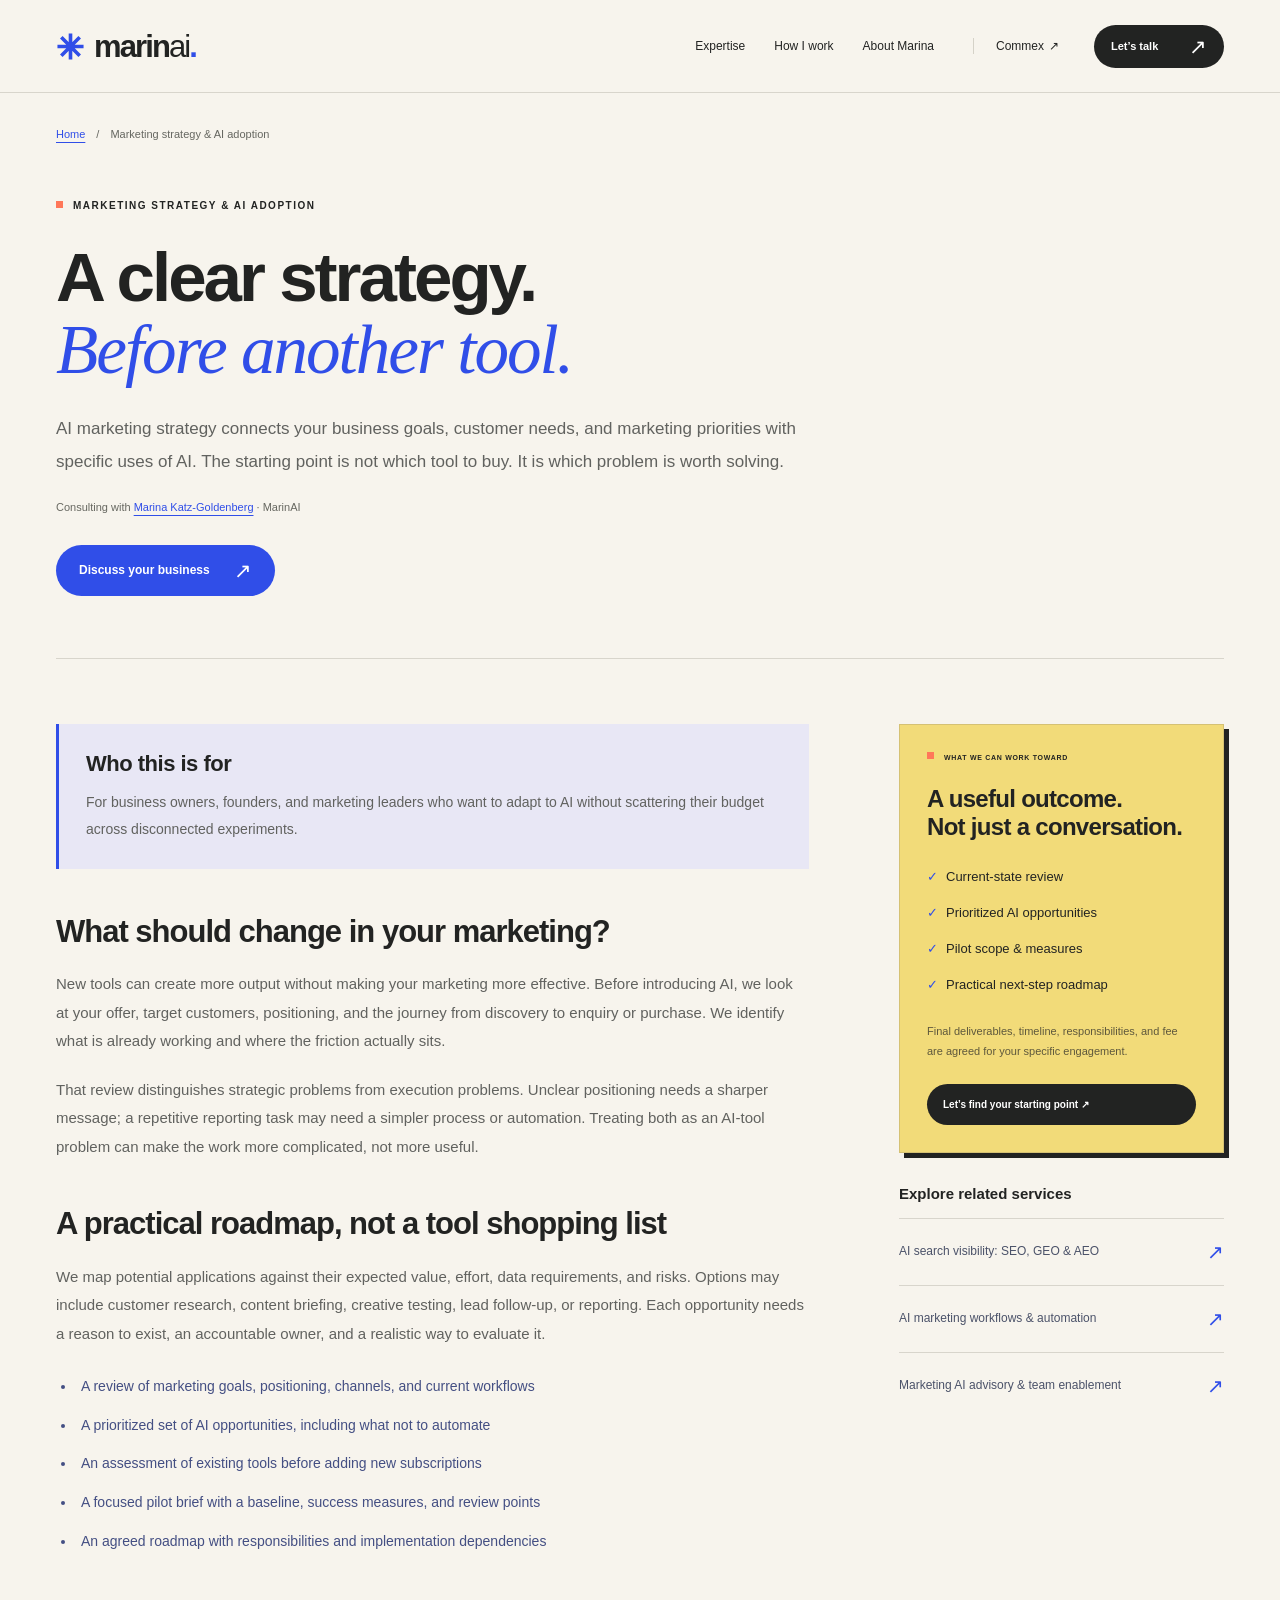
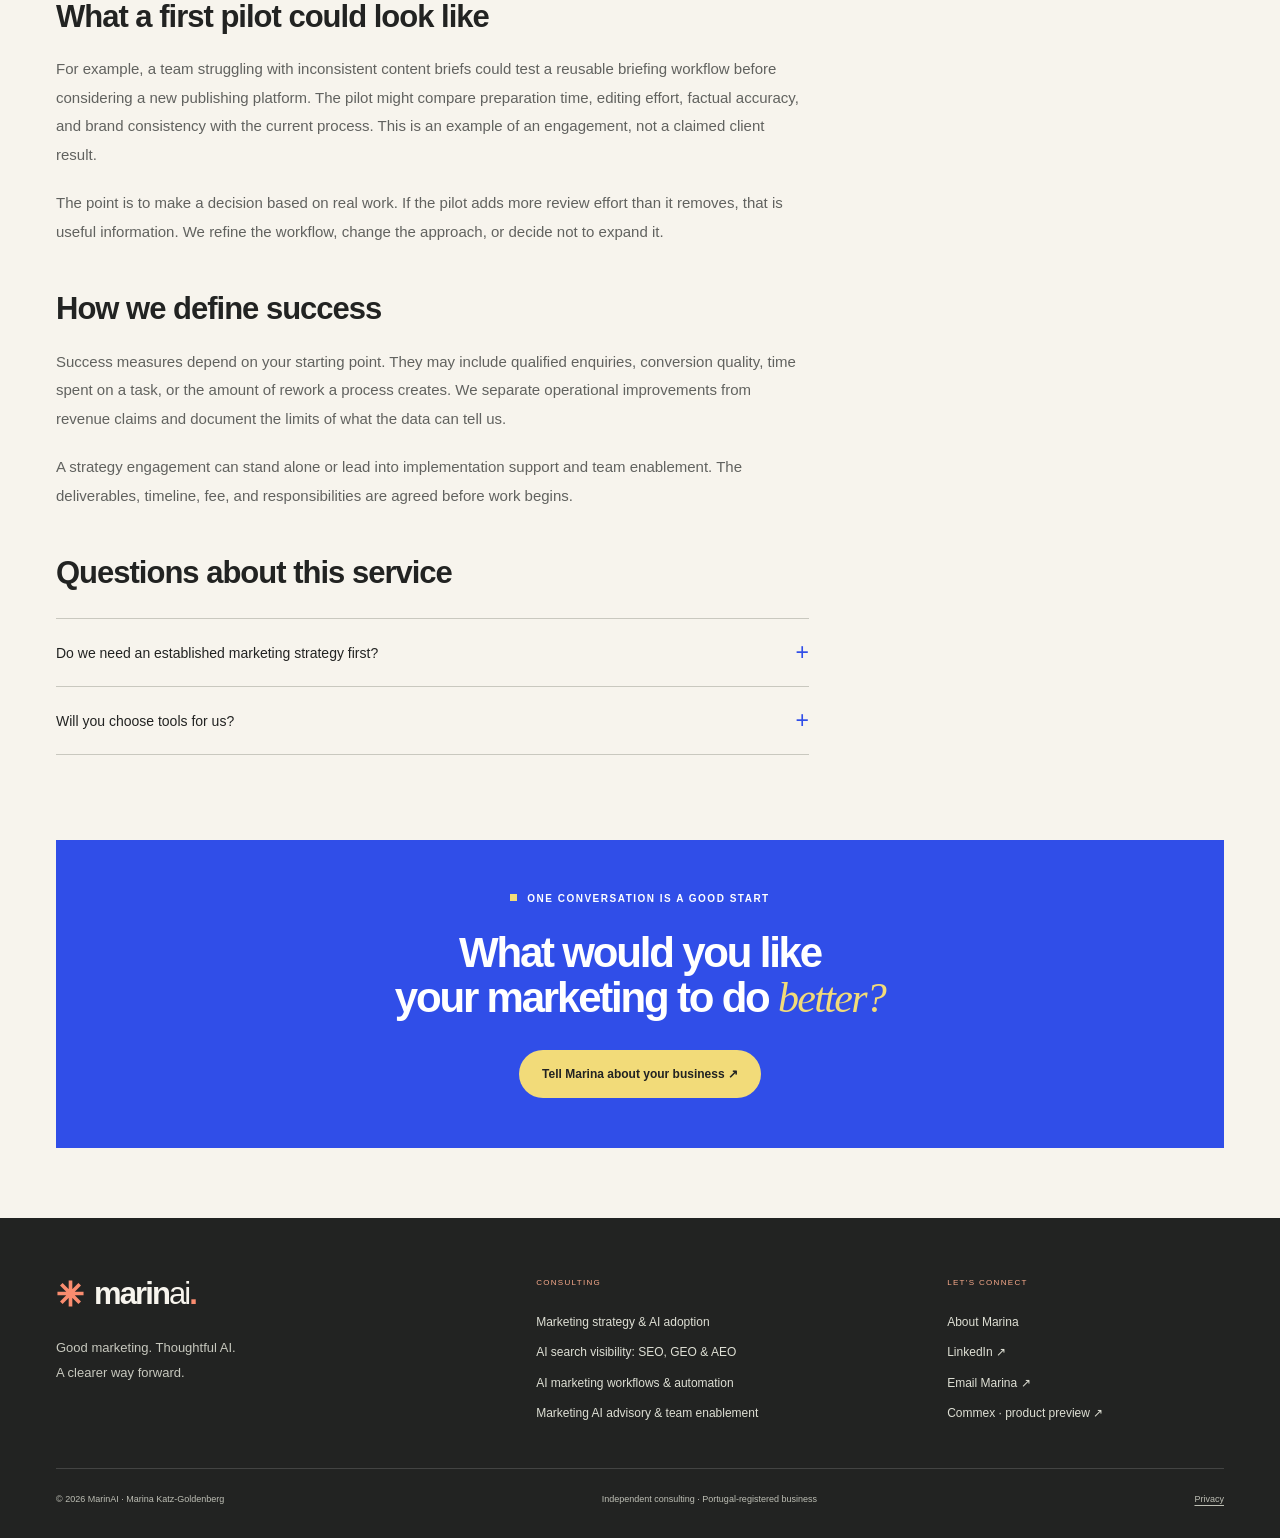
==== commit 7364c930: "Give MarinAI a lively portrait-led identity distinct from Commex" ====
--- a/ai-marketing-strategy/index.html
+++ b/ai-marketing-strategy/index.html
@@ -3,11 +3,11 @@
 <meta charset="utf-8"><meta name="viewport" content="width=device-width, initial-scale=1">
 <title>AI Marketing Strategy Consultant | Marina Katz-Goldenberg</title><meta name="description" content="Build a practical AI marketing roadmap with Marina Katz-Goldenberg. Review your positioning, prioritize useful AI applications, and define a focused pilot.">
 <meta name="robots" content="index, follow, max-image-preview:large"><meta name="author" content="Marina Katz-Goldenberg">
-<link rel="canonical" href="https://marinai.xyz/ai-marketing-strategy/"><meta name="theme-color" content="#244438">
-<meta property="og:type" content="website"><meta property="og:site_name" content="MarinAI"><meta property="og:locale" content="en_GB"><meta property="og:url" content="https://marinai.xyz/ai-marketing-strategy/"><meta property="og:title" content="AI Marketing Strategy Consultant | Marina Katz-Goldenberg"><meta property="og:description" content="Build a practical AI marketing roadmap with Marina Katz-Goldenberg. Review your positioning, prioritize useful AI applications, and define a focused pilot."><meta property="og:image" content="https://marinai.xyz/assets/marinai-social.png"><meta property="og:image:width" content="1200"><meta property="og:image:height" content="630"><meta property="og:image:alt" content="MarinAI — Better marketing. Smarter with AI. Marina Katz-Goldenberg, marketing and AI consultant.">
+<link rel="canonical" href="https://marinai.xyz/ai-marketing-strategy/"><meta name="theme-color" content="#304ee8">
+<meta property="og:type" content="website"><meta property="og:site_name" content="MarinAI"><meta property="og:locale" content="en_GB"><meta property="og:url" content="https://marinai.xyz/ai-marketing-strategy/"><meta property="og:title" content="AI Marketing Strategy Consultant | Marina Katz-Goldenberg"><meta property="og:description" content="Build a practical AI marketing roadmap with Marina Katz-Goldenberg. Review your positioning, prioritize useful AI applications, and define a focused pilot."><meta property="og:image" content="https://marinai.xyz/assets/marinai-social.png"><meta property="og:image:width" content="1200"><meta property="og:image:height" content="630"><meta property="og:image:alt" content="MarinAI — Marketing. Human first. AI forward. Marina Katz-Goldenberg, marketing and AI consultant.">
 <meta name="twitter:card" content="summary_large_image"><meta name="twitter:title" content="AI Marketing Strategy Consultant | Marina Katz-Goldenberg"><meta name="twitter:description" content="Build a practical AI marketing roadmap with Marina Katz-Goldenberg. Review your positioning, prioritize useful AI applications, and define a focused pilot."><meta name="twitter:image" content="https://marinai.xyz/assets/marinai-social.png"><meta name="twitter:image:alt" content="MarinAI — Marketing consulting with Marina Katz-Goldenberg">
 <link rel="icon" type="image/svg+xml" href="/assets/favicon.svg"><link rel="apple-touch-icon" href="/assets/apple-touch-icon.png">
-<link rel="stylesheet" href="/assets/site.css?v=1"><script defer src="/assets/site.js?v=1"></script>
-<script type="application/ld+json">{"@context":"https://schema.org","@graph":[{"@type":"Organization","@id":"https://marinai.xyz/#organization","name":"MarinAI","url":"https://marinai.xyz/","logo":{"@type":"ImageObject","url":"https://marinai.xyz/assets/marinai-logo.png","width":512,"height":512},"description":"Independent marketing consulting focused on AI adoption, search visibility, marketing workflows, and team enablement.","email":"marketing@marinai.xyz","member":{"@id":"https://marinai.xyz/#marina"},"hasOfferCatalog":{"@type":"OfferCatalog","name":"Marketing consulting services","itemListElement":[{"@type":"Offer","itemOffered":{"@type":"Service","@id":"https://marinai.xyz/ai-marketing-strategy/#service","name":"Marketing strategy & AI adoption","url":"https://marinai.xyz/ai-marketing-strategy/"}},{"@type":"Offer","itemOffered":{"@type":"Service","@id":"https://marinai.xyz/ai-search-visibility/#service","name":"AI search visibility: SEO, GEO & AEO","url":"https://marinai.xyz/ai-search-visibility/"}},{"@type":"Offer","itemOffered":{"@type":"Service","@id":"https://marinai.xyz/marketing-ai-workflows/#service","name":"AI marketing workflows & automation","url":"https://marinai.xyz/marketing-ai-workflows/"}},{"@type":"Offer","itemOffered":{"@type":"Service","@id":"https://marinai.xyz/marketing-ai-advisory/#service","name":"Marketing AI advisory & team enablement","url":"https://marinai.xyz/marketing-ai-advisory/"}}]}},{"@type":"Person","@id":"https://marinai.xyz/#marina","name":"Marina Katz-Goldenberg","url":"https://marinai.xyz/#about","jobTitle":"Marketing & AI Consultant","worksFor":{"@id":"https://marinai.xyz/#organization"},"sameAs":["https://www.linkedin.com/in/marina-katz-goldenberg-22553a47/"],"knowsAbout":["Marketing strategy","AI adoption in marketing","Search engine optimization","Generative engine optimization","Answer engine optimization","Marketing workflows","Team enablement"]},{"@type":"WebSite","@id":"https://marinai.xyz/#website","name":"MarinAI","url":"https://marinai.xyz/","publisher":{"@id":"https://marinai.xyz/#organization"},"inLanguage":"en"},{"@type":"WebPage","@id":"https://marinai.xyz/ai-marketing-strategy/#webpage","url":"https://marinai.xyz/ai-marketing-strategy/","name":"Marketing strategy & AI adoption","description":"Build a practical AI marketing roadmap with Marina Katz-Goldenberg. Review your positioning, prioritize useful AI applications, and define a focused pilot.","isPartOf":{"@id":"https://marinai.xyz/#website"},"about":{"@id":"https://marinai.xyz/ai-marketing-strategy/#service"},"inLanguage":"en"},{"@type":"Service","@id":"https://marinai.xyz/ai-marketing-strategy/#service","name":"Marketing strategy & AI adoption","description":"AI marketing strategy connects your business goals, customer needs, and marketing priorities with specific uses of AI. The starting point is not which tool to buy. It is which problem is worth solving.","serviceType":"Marketing strategy & AI adoption","url":"https://marinai.xyz/ai-marketing-strategy/","provider":{"@id":"https://marinai.xyz/#marina"}},{"@type":"BreadcrumbList","@id":"https://marinai.xyz/ai-marketing-strategy/#breadcrumb","itemListElement":[{"@type":"ListItem","position":1,"name":"Home","item":"https://marinai.xyz/"},{"@type":"ListItem","position":2,"name":"Marketing strategy & AI adoption","item":"https://marinai.xyz/ai-marketing-strategy/"}]},{"@type":"FAQPage","@id":"https://marinai.xyz/ai-marketing-strategy/#faq","isPartOf":{"@id":"https://marinai.xyz/ai-marketing-strategy/#webpage"},"mainEntity":[{"@type":"Question","name":"Do we need an established marketing strategy first?","acceptedAnswer":{"@type":"Answer","text":"No. If the fundamentals need attention, we start there. AI should support a clear marketing direction rather than cover up gaps in positioning or customer understanding."}},{"@type":"Question","name":"Will you choose tools for us?","acceptedAnswer":{"@type":"Answer","text":"Tool evaluation can be part of the work, but it follows the use case and requirements. Existing tools, data handling, integration needs, cost, and human review all inform the recommendation."}}]}]}</script>
-</head><body><a class="skip-link" href="#main">Skip to content</a><header class="site-header"><div class="container header-inner"><a class="logo" href="/" aria-label="MarinAI home"><span class="brand-mark" aria-hidden="true">m<span>↗</span></span><span>marin<span class="logo-ai">ai</span><i>.</i></span></a><details class="nav-menu" open><summary aria-label="Toggle navigation"><span>Menu</span><span class="menu-bars" aria-hidden="true">☰</span></summary><nav aria-label="Main navigation"><a href="/#expertise">Expertise</a><a href="/#approach">How I work</a><a href="/#about">About Marina</a><a class="nav-product" href="/commex/">Commex <span aria-hidden="true">↗</span></a><a class="button primary nav-cta" href="/#contact">Let’s talk <span aria-hidden="true">↗</span></a></nav></details></div></header><main id="main"><div class="container breadcrumb"><a href="/">Home</a><span aria-hidden="true">/</span><span>Marketing strategy &amp; AI adoption</span></div><section class="container service-hero"><p class="eyebrow">MARKETING STRATEGY &amp; AI ADOPTION</p><h1>A clear strategy.<br><em>Before another tool.</em></h1><p class="service-intro">AI marketing strategy connects your business goals, customer needs, and marketing priorities with specific uses of AI. The starting point is not which tool to buy. It is which problem is worth solving.</p><div class="service-byline">Consulting with <a href="/#about">Marina Katz-Goldenberg</a> · MarinAI</div><a class="button primary" href="/#contact">Discuss your business <span aria-hidden="true">↗</span></a></section><div class="container service-body"><article class="service-article"><div class="fit-box"><h2>Who this is for</h2><p>For business owners, founders, and marketing leaders who want to adapt to AI without scattering their budget across disconnected experiments.</p></div><section><h2>What should change in your marketing?</h2><p>New tools can create more output without making your marketing more effective. Before introducing AI, we look at your offer, target customers, positioning, and the journey from discovery to enquiry or purchase. We identify what is already working and where the friction actually sits.</p><p>That review distinguishes strategic problems from execution problems. Unclear positioning needs a sharper message; a repetitive reporting task may need a simpler process or automation. Treating both as an AI-tool problem can make the work more complicated, not more useful.</p></section><section><h2>A practical roadmap, not a tool shopping list</h2><p>We map potential applications against their expected value, effort, data requirements, and risks. Options may include customer research, content briefing, creative testing, lead follow-up, or reporting. Each opportunity needs a reason to exist, an accountable owner, and a realistic way to evaluate it.</p><ul><li>A review of marketing goals, positioning, channels, and current workflows</li><li>A prioritized set of AI opportunities, including what not to automate</li><li>An assessment of existing tools before adding new subscriptions</li><li>A focused pilot brief with a baseline, success measures, and review points</li><li>An agreed roadmap with responsibilities and implementation dependencies</li></ul></section><section><h2>What a first pilot could look like</h2><p>For example, a team struggling with inconsistent content briefs could test a reusable briefing workflow before considering a new publishing platform. The pilot might compare preparation time, editing effort, factual accuracy, and brand consistency with the current process. This is an example of an engagement, not a claimed client result.</p><p>The point is to make a decision based on real work. If the pilot adds more review effort than it removes, that is useful information. We refine the workflow, change the approach, or decide not to expand it.</p></section><section><h2>How we define success</h2><p>Success measures depend on your starting point. They may include qualified enquiries, conversion quality, time spent on a task, or the amount of rework a process creates. We separate operational improvements from revenue claims and document the limits of what the data can tell us.</p><p>A strategy engagement can stand alone or lead into implementation support and team enablement. The deliverables, timeline, fee, and responsibilities are agreed before work begins.</p></section><section><h2>Questions about this service</h2><div class="faq-list"><details><summary>Do we need an established marketing strategy first?<span aria-hidden="true">+</span></summary><p>No. If the fundamentals need attention, we start there. AI should support a clear marketing direction rather than cover up gaps in positioning or customer understanding.</p></details>
-<details><summary>Will you choose tools for us?<span aria-hidden="true">+</span></summary><p>Tool evaluation can be part of the work, but it follows the use case and requirements. Existing tools, data handling, integration needs, cost, and human review all inform the recommendation.</p></details></div></section></article><aside class="service-aside"><div class="deliverables"><p class="eyebrow">WHAT WE CAN WORK TOWARD</p><h2>A useful outcome.<br>Not just a conversation.</h2><ul><li><span aria-hidden="true">✓</span>Current-state review</li><li><span aria-hidden="true">✓</span>Prioritized AI opportunities</li><li><span aria-hidden="true">✓</span>Pilot scope &amp; measures</li><li><span aria-hidden="true">✓</span>Practical next-step roadmap</li></ul><p>Final deliverables, timeline, responsibilities, and fee are agreed for your specific engagement.</p><a class="button primary" href="/#contact">Let’s find your starting point ↗</a></div><div class="related-services"><h2>Explore related services</h2><a href="/ai-search-visibility/">AI search visibility: SEO, GEO &amp; AEO <span aria-hidden="true">↗</span></a><a href="/marketing-ai-workflows/">AI marketing workflows &amp; automation <span aria-hidden="true">↗</span></a><a href="/marketing-ai-advisory/">Marketing AI advisory &amp; team enablement <span aria-hidden="true">↗</span></a></div></aside></div><section class="container service-end"><p class="eyebrow">ONE CONVERSATION IS A GOOD START</p><h2>What would you like<br>your marketing to do <em>better?</em></h2><a class="button primary" href="mailto:marketing@marinai.xyz?subject=Marketing%20strategy%20%26%20AI%20adoption%20enquiry">Tell Marina about your business ↗</a></section></main><footer class="site-footer"><div class="container"><div class="footer-top"><div><a class="logo" href="/" aria-label="MarinAI home"><span class="brand-mark" aria-hidden="true">m<span>↗</span></span><span>marin<span class="logo-ai">ai</span><i>.</i></span></a><p>Good marketing. Thoughtful AI.<br>A clearer way forward.</p></div><nav aria-label="Consulting services"><strong>CONSULTING</strong><a href="/ai-marketing-strategy/">Marketing strategy &amp; AI adoption</a><a href="/ai-search-visibility/">AI search visibility: SEO, GEO &amp; AEO</a><a href="/marketing-ai-workflows/">AI marketing workflows &amp; automation</a><a href="/marketing-ai-advisory/">Marketing AI advisory &amp; team enablement</a></nav><nav aria-label="More from MarinAI"><strong>LET’S CONNECT</strong><a href="/#about">About Marina</a><a href="https://www.linkedin.com/in/marina-katz-goldenberg-22553a47/" target="_blank" rel="noopener noreferrer">LinkedIn ↗</a><a href="mailto:marketing@marinai.xyz">Email Marina ↗</a><a href="/commex/">Commex · product preview ↗</a></nav></div><div class="footer-bottom"><span>© 2026 MarinAI · Marina Katz-Goldenberg</span><span>Independent consulting · Portugal-registered business</span><a href="/privacy/">Privacy</a></div></div></footer></body></html>+<link rel="stylesheet" href="/assets/site.css?v=3"><script defer src="/assets/site.js?v=1"></script>
+<script type="application/ld+json">{"@context":"https://schema.org","@graph":[{"@type":"Organization","@id":"https://marinai.xyz/#organization","name":"MarinAI","url":"https://marinai.xyz/","logo":{"@type":"ImageObject","url":"https://marinai.xyz/assets/marinai-logo.png","width":512,"height":512},"description":"Independent marketing consulting focused on AI adoption, search visibility, marketing workflows, and team enablement.","email":"marketing@marinai.xyz","member":{"@id":"https://marinai.xyz/#marina"},"hasOfferCatalog":{"@type":"OfferCatalog","name":"Marketing consulting services","itemListElement":[{"@type":"Offer","itemOffered":{"@type":"Service","@id":"https://marinai.xyz/ai-marketing-strategy/#service","name":"Marketing strategy & AI adoption","url":"https://marinai.xyz/ai-marketing-strategy/"}},{"@type":"Offer","itemOffered":{"@type":"Service","@id":"https://marinai.xyz/ai-search-visibility/#service","name":"AI search visibility: SEO, GEO & AEO","url":"https://marinai.xyz/ai-search-visibility/"}},{"@type":"Offer","itemOffered":{"@type":"Service","@id":"https://marinai.xyz/marketing-ai-workflows/#service","name":"AI marketing workflows & automation","url":"https://marinai.xyz/marketing-ai-workflows/"}},{"@type":"Offer","itemOffered":{"@type":"Service","@id":"https://marinai.xyz/marketing-ai-advisory/#service","name":"Marketing AI advisory & team enablement","url":"https://marinai.xyz/marketing-ai-advisory/"}}]}},{"@type":"Person","@id":"https://marinai.xyz/#marina","name":"Marina Katz-Goldenberg","url":"https://marinai.xyz/#about","image":{"@type":"ImageObject","url":"https://marinai.xyz/assets/marina-katz-goldenberg.jpg","width":960,"height":960,"caption":"Marina Katz-Goldenberg, marketing and AI consultant behind MarinAI"},"jobTitle":"Marketing & AI Consultant","worksFor":{"@id":"https://marinai.xyz/#organization"},"sameAs":["https://www.linkedin.com/in/marina-katz-goldenberg-22553a47/"],"knowsAbout":["Marketing strategy","AI adoption in marketing","Search engine optimization","Generative engine optimization","Answer engine optimization","Marketing workflows","Team enablement"]},{"@type":"WebSite","@id":"https://marinai.xyz/#website","name":"MarinAI","url":"https://marinai.xyz/","publisher":{"@id":"https://marinai.xyz/#organization"},"inLanguage":"en"},{"@type":"WebPage","@id":"https://marinai.xyz/ai-marketing-strategy/#webpage","url":"https://marinai.xyz/ai-marketing-strategy/","name":"Marketing strategy & AI adoption","description":"Build a practical AI marketing roadmap with Marina Katz-Goldenberg. Review your positioning, prioritize useful AI applications, and define a focused pilot.","isPartOf":{"@id":"https://marinai.xyz/#website"},"about":{"@id":"https://marinai.xyz/ai-marketing-strategy/#service"},"inLanguage":"en"},{"@type":"Service","@id":"https://marinai.xyz/ai-marketing-strategy/#service","name":"Marketing strategy & AI adoption","description":"AI marketing strategy connects your business goals, customer needs, and marketing priorities with specific uses of AI. The starting point is not which tool to buy. It is which problem is worth solving.","serviceType":"Marketing strategy & AI adoption","url":"https://marinai.xyz/ai-marketing-strategy/","provider":{"@id":"https://marinai.xyz/#marina"}},{"@type":"BreadcrumbList","@id":"https://marinai.xyz/ai-marketing-strategy/#breadcrumb","itemListElement":[{"@type":"ListItem","position":1,"name":"Home","item":"https://marinai.xyz/"},{"@type":"ListItem","position":2,"name":"Marketing strategy & AI adoption","item":"https://marinai.xyz/ai-marketing-strategy/"}]},{"@type":"FAQPage","@id":"https://marinai.xyz/ai-marketing-strategy/#faq","isPartOf":{"@id":"https://marinai.xyz/ai-marketing-strategy/#webpage"},"mainEntity":[{"@type":"Question","name":"Do we need an established marketing strategy first?","acceptedAnswer":{"@type":"Answer","text":"No. If the fundamentals need attention, we start there. AI should support a clear marketing direction rather than cover up gaps in positioning or customer understanding."}},{"@type":"Question","name":"Will you choose tools for us?","acceptedAnswer":{"@type":"Answer","text":"Tool evaluation can be part of the work, but it follows the use case and requirements. Existing tools, data handling, integration needs, cost, and human review all inform the recommendation."}}]}]}</script>
+</head><body><a class="skip-link" href="#main">Skip to content</a><header class="site-header"><div class="container header-inner"><a class="logo" href="/" aria-label="MarinAI home"><span class="brand-mark" aria-hidden="true"><svg viewBox="0 0 40 40" fill="none"><path d="M20 2v36M2 20h36M7.3 7.3l25.4 25.4M7.3 32.7 32.7 7.3" stroke="currentColor" stroke-width="5"/></svg></span><span>marin<span class="logo-ai">ai</span><i>.</i></span></a><details class="nav-menu" open><summary aria-label="Toggle navigation"><span>Menu</span><span class="menu-bars" aria-hidden="true">☰</span></summary><nav aria-label="Main navigation"><a href="/#expertise">Expertise</a><a href="/#approach">How I work</a><a href="/#about">About Marina</a><a class="nav-product" href="/commex/">Commex <span aria-hidden="true">↗</span></a><a class="button primary nav-cta" href="/#contact">Let’s talk <span aria-hidden="true">↗</span></a></nav></details></div></header><main id="main"><div class="container breadcrumb"><a href="/">Home</a><span aria-hidden="true">/</span><span>Marketing strategy &amp; AI adoption</span></div><section class="container service-hero"><p class="eyebrow">MARKETING STRATEGY &amp; AI ADOPTION</p><h1>A clear strategy.<br><em>Before another tool.</em></h1><p class="service-intro">AI marketing strategy connects your business goals, customer needs, and marketing priorities with specific uses of AI. The starting point is not which tool to buy. It is which problem is worth solving.</p><div class="service-byline">Consulting with <a href="/#about">Marina Katz-Goldenberg</a> · MarinAI</div><a class="button primary" href="/#contact">Discuss your business <span aria-hidden="true">↗</span></a></section><div class="container service-body"><article class="service-article"><div class="fit-box"><h2>Who this is for</h2><p>For business owners, founders, and marketing leaders who want to adapt to AI without scattering their budget across disconnected experiments.</p></div><section><h2>What should change in your marketing?</h2><p>New tools can create more output without making your marketing more effective. Before introducing AI, we look at your offer, target customers, positioning, and the journey from discovery to enquiry or purchase. We identify what is already working and where the friction actually sits.</p><p>That review distinguishes strategic problems from execution problems. Unclear positioning needs a sharper message; a repetitive reporting task may need a simpler process or automation. Treating both as an AI-tool problem can make the work more complicated, not more useful.</p></section><section><h2>A practical roadmap, not a tool shopping list</h2><p>We map potential applications against their expected value, effort, data requirements, and risks. Options may include customer research, content briefing, creative testing, lead follow-up, or reporting. Each opportunity needs a reason to exist, an accountable owner, and a realistic way to evaluate it.</p><ul><li>A review of marketing goals, positioning, channels, and current workflows</li><li>A prioritized set of AI opportunities, including what not to automate</li><li>An assessment of existing tools before adding new subscriptions</li><li>A focused pilot brief with a baseline, success measures, and review points</li><li>An agreed roadmap with responsibilities and implementation dependencies</li></ul></section><section><h2>What a first pilot could look like</h2><p>For example, a team struggling with inconsistent content briefs could test a reusable briefing workflow before considering a new publishing platform. The pilot might compare preparation time, editing effort, factual accuracy, and brand consistency with the current process. This is an example of an engagement, not a claimed client result.</p><p>The point is to make a decision based on real work. If the pilot adds more review effort than it removes, that is useful information. We refine the workflow, change the approach, or decide not to expand it.</p></section><section><h2>How we define success</h2><p>Success measures depend on your starting point. They may include qualified enquiries, conversion quality, time spent on a task, or the amount of rework a process creates. We separate operational improvements from revenue claims and document the limits of what the data can tell us.</p><p>A strategy engagement can stand alone or lead into implementation support and team enablement. The deliverables, timeline, fee, and responsibilities are agreed before work begins.</p></section><section><h2>Questions about this service</h2><div class="faq-list"><details><summary>Do we need an established marketing strategy first?<span aria-hidden="true">+</span></summary><p>No. If the fundamentals need attention, we start there. AI should support a clear marketing direction rather than cover up gaps in positioning or customer understanding.</p></details>
+<details><summary>Will you choose tools for us?<span aria-hidden="true">+</span></summary><p>Tool evaluation can be part of the work, but it follows the use case and requirements. Existing tools, data handling, integration needs, cost, and human review all inform the recommendation.</p></details></div></section></article><aside class="service-aside"><div class="deliverables"><p class="eyebrow">WHAT WE CAN WORK TOWARD</p><h2>A useful outcome.<br>Not just a conversation.</h2><ul><li><span aria-hidden="true">✓</span>Current-state review</li><li><span aria-hidden="true">✓</span>Prioritized AI opportunities</li><li><span aria-hidden="true">✓</span>Pilot scope &amp; measures</li><li><span aria-hidden="true">✓</span>Practical next-step roadmap</li></ul><p>Final deliverables, timeline, responsibilities, and fee are agreed for your specific engagement.</p><a class="button primary" href="/#contact">Let’s find your starting point ↗</a></div><div class="related-services"><h2>Explore related services</h2><a href="/ai-search-visibility/">AI search visibility: SEO, GEO &amp; AEO <span aria-hidden="true">↗</span></a><a href="/marketing-ai-workflows/">AI marketing workflows &amp; automation <span aria-hidden="true">↗</span></a><a href="/marketing-ai-advisory/">Marketing AI advisory &amp; team enablement <span aria-hidden="true">↗</span></a></div></aside></div><section class="container service-end"><p class="eyebrow">ONE CONVERSATION IS A GOOD START</p><h2>What would you like<br>your marketing to do <em>better?</em></h2><a class="button primary" href="mailto:marketing@marinai.xyz?subject=Marketing%20strategy%20%26%20AI%20adoption%20enquiry">Tell Marina about your business ↗</a></section></main><footer class="site-footer"><div class="container"><div class="footer-top"><div><a class="logo" href="/" aria-label="MarinAI home"><span class="brand-mark" aria-hidden="true"><svg viewBox="0 0 40 40" fill="none"><path d="M20 2v36M2 20h36M7.3 7.3l25.4 25.4M7.3 32.7 32.7 7.3" stroke="currentColor" stroke-width="5"/></svg></span><span>marin<span class="logo-ai">ai</span><i>.</i></span></a><p>Good marketing. Thoughtful AI.<br>A clearer way forward.</p></div><nav aria-label="Consulting services"><strong>CONSULTING</strong><a href="/ai-marketing-strategy/">Marketing strategy &amp; AI adoption</a><a href="/ai-search-visibility/">AI search visibility: SEO, GEO &amp; AEO</a><a href="/marketing-ai-workflows/">AI marketing workflows &amp; automation</a><a href="/marketing-ai-advisory/">Marketing AI advisory &amp; team enablement</a></nav><nav aria-label="More from MarinAI"><strong>LET’S CONNECT</strong><a href="/#about">About Marina</a><a href="https://www.linkedin.com/in/marina-katz-goldenberg-22553a47/" target="_blank" rel="noopener noreferrer">LinkedIn ↗</a><a href="mailto:marketing@marinai.xyz">Email Marina ↗</a><a href="/commex/">Commex · product preview ↗</a></nav></div><div class="footer-bottom"><span>© 2026 MarinAI · Marina Katz-Goldenberg</span><span>Independent consulting · Portugal-registered business</span><a href="/privacy/">Privacy</a></div></div></footer></body></html>
--- a/assets/site.css
+++ b/assets/site.css
@@ -1,11 +1,14 @@
-/* MarinAI — a personal, editorial consulting identity. System fonts; no tracking or font requests. */
-:root{--paper:#faf9f5;--white:#fffefa;--ink:#244438;--muted:#667469;--green:#284b3c;--sage:#e9eee0;--lime:#d7e8b0;--line:#dde2d5;--accent:#627847;--serif:Georgia,'Times New Roman',serif;--sans:Arial,Helvetica,sans-serif}
-*{box-sizing:border-box}html{scroll-behavior:smooth;scroll-padding-top:110px}body{margin:0;background:var(--paper);color:var(--ink);font-family:var(--sans);font-size:15px;line-height:1.7;-webkit-font-smoothing:antialiased}h1,h2,h3,p,ul,ol,dl,dd{margin:0}h1,h2,h3{font-weight:500;line-height:1.15}a{color:inherit;text-decoration:none}button,input{font:inherit}a,button,summary{-webkit-tap-highlight-color:transparent}a:focus-visible,button:focus-visible,summary:focus-visible{outline:3px solid #728c46;outline-offset:5px}::selection{background:var(--lime);color:var(--ink)}.container{width:calc(100% - 112px);max-width:1220px;margin-inline:auto}.section{padding-block:100px}.eyebrow{font-size:10px;font-weight:600;letter-spacing:1.55px;line-height:1.6;color:var(--accent)}h2{font-size:clamp(31px,3.1vw,44px);letter-spacing:-1.6px}h2 em,h1 em{font-family:var(--serif);font-weight:400;letter-spacing:-1.6px}.skip-link{position:fixed;left:20px;top:-100px;z-index:100;background:var(--ink);color:white;padding:12px 20px;border-radius:6px}.skip-link:focus{top:12px}.site-header{position:sticky;top:0;z-index:30;background:#faf9f5f5;border-bottom:1px solid var(--line);backdrop-filter:blur(12px)}.header-inner{height:90px;display:flex;align-items:center;justify-content:space-between;gap:20px}.logo{display:inline-flex;align-items:center;gap:10px;font-size:30px;font-weight:600;letter-spacing:-1.6px;line-height:1}.logo-ai{font-weight:400}.logo i{color:#89a761;font-style:normal}.brand-mark{position:relative;width:33px;height:36px;font-family:var(--serif);font-size:34px;letter-spacing:-5px;display:flex;align-items:center;padding-bottom:7px}.brand-mark>span{position:absolute;font-family:var(--sans);font-size:19px;letter-spacing:0;right:-2px;top:-1px;background:var(--paper);line-height:1}.nav-menu{margin-left:auto}.nav-menu>summary{display:none}.nav-menu nav{display:flex;align-items:center;gap:28px;font-size:12px}.nav-menu nav>a:not(.button){padding-block:9px}.nav-menu a:hover{color:#6d834c}.nav-product{margin-left:10px;display:flex;align-items:center;gap:7px}.button{display:inline-flex;align-items:center;justify-content:space-between;gap:22px;border-radius:5px;padding:14px 20px;font-size:12px;font-weight:500;line-height:1.5;transition:background .18s,transform .18s}.button.primary{color:#fffef9;background:var(--ink)}.button.primary:hover{background:#3d604b;transform:translateY(-2px)}.button>span{font-size:19px;line-height:1}.nav-menu .nav-cta{font-size:11px;padding:11px 17px;margin-left:6px;min-width:127px}.text-link{font-size:12px;display:inline-flex;align-items:center;gap:15px}.text-link:hover{color:#637e45}.text-link>span{font-size:18px}.hero{display:grid;grid-template-columns:1.12fr .88fr;gap:78px;align-items:center;padding-block:80px 70px}.hero .eyebrow{display:flex;gap:9px;align-items:center;font-size:9px;letter-spacing:1.4px}.status-dot{width:6px;height:6px;background:#859e5f;box-shadow:0 0 0 4px #e7edde;display:inline-block;border-radius:50%;flex-shrink:0}.hero h1{font-size:clamp(48px,5.35vw,75px);letter-spacing:-3.2px;line-height:1.07;margin-top:29px}.hero h1 em{letter-spacing:-2.9px;color:#547247}.hero-intro{font-size:18px;line-height:1.65;margin-top:28px;letter-spacing:-.3px}.hero-description{font-size:14px;color:var(--muted);line-height:1.9;margin-top:15px;max-width:485px}.hero-actions{display:flex;align-items:center;gap:24px;margin-top:27px}.hero-actions .button{font-size:11px;padding:15px 17px;gap:20px}.hero-actions .text-link{font-size:11px;gap:8px}.hero-signature{display:flex;align-items:center;gap:11px;margin-top:34px}.mini-monogram{background:#e9edde;border:1px solid #dce3d0;width:37px;height:37px;border-radius:50%;display:grid;place-items:center;font-family:var(--serif);font-style:italic;letter-spacing:-2px;font-size:19px;padding-right:3px}.hero-signature strong{display:block;font-size:11px;font-weight:500}.hero-signature>div>span{font-size:9px;color:var(--muted);display:block;margin-top:2px}.hero-visual{background:#eff1e8;border:1px solid #e3e7d9;border-radius:12px;position:relative;padding:24px;min-width:0;background-image:radial-gradient(#c8d2bd80 .65px,transparent .65px);background-size:14px 14px}.visual-caption{display:flex;justify-content:space-between;align-items:center;font-size:8px;letter-spacing:1.25px;color:#6d7d5e}.visual-caption>span:last-child{font-size:26px;line-height:1}.strategy-orbit{position:relative;aspect-ratio:1/1.05;width:100%;max-width:410px;margin:0 auto}.orbit-ring{position:absolute;border:1px solid #c8d2bb;left:50%;top:48%;transform:translate(-50%,-50%);border-radius:50%;width:80%;aspect-ratio:1}.ring-two{width:58%;border-style:dashed;border-color:#ced7c2}.orbit-axis{position:absolute;width:91%;height:1px;left:5%;top:47%;background:#c9d2bf;transform:rotate(-32deg)}.orbit-center{position:absolute;top:49%;left:50%;transform:translate(-50%,-50%) rotate(-5deg);width:64%;aspect-ratio:1.24;border:1px solid #bacaab;background:#e0eaca;border-radius:8px;padding:25px 15px;box-shadow:0 12px 30px #3045270a;text-align:center;display:flex;flex-direction:column;justify-content:center;gap:12px}.orbit-center>span{font-size:9px;color:#6e805b}.orbit-center strong{font-size:26px;font-weight:400;letter-spacing:-1px;line-height:1.25}.orbit-center em{font-family:var(--serif);font-size:29px;letter-spacing:-.7px}.orbit-node{position:absolute;background:#fffef9;border:1px solid #d8dfcd;box-shadow:0 5px 13px #2c3f2308;border-radius:5px;padding:9px 12px;font-size:9px;color:#7d8f65;white-space:nowrap;display:flex;gap:9px;align-items:center}.orbit-node b{font-weight:400;color:#405e40;font-size:11px}.node-one{top:13%;left:3%;transform:rotate(-6deg)}.node-two{right:-2%;top:32%;transform:rotate(4deg)}.node-three{bottom:17%;right:2%;transform:rotate(-4deg)}.node-four{left:-3%;bottom:32%;transform:rotate(3deg)}.orbit-spark{position:absolute;right:21%;top:8%;font-size:27px;color:#9bb47a}.visual-bottom{display:flex;justify-content:space-between;align-items:center;border-top:1px solid #d9e0ce;padding-top:16px;gap:12px}.visual-bottom p{font-size:10px;color:#718061;line-height:1.8}.visual-bottom strong{font-size:11px;font-weight:500;color:#526b45}.visual-arrow{font-size:32px;font-family:var(--serif);color:#809966}.principles{display:flex;align-items:center;justify-content:space-between;gap:20px;border-block:1px solid var(--line);padding-block:23px}.principles>span{font-size:8px;letter-spacing:1.3px;color:#788568}.principles>p{display:flex;align-items:center;gap:9px;font-size:11px;color:#536a4f}.principles>p>span{font-size:15px;color:#8da469}.section-heading{display:flex;justify-content:space-between;align-items:flex-end;gap:55px;margin-bottom:42px}.section-heading h2{margin-top:18px}.section-heading>p{color:var(--muted);font-size:13px;line-height:1.9;max-width:325px}.challenge-grid{display:grid;grid-template-columns:repeat(3,1fr);gap:48px;margin-top:48px}.challenge-grid>div{border-top:1px solid #cdd7c0;padding-top:21px}.small-index{font-size:9px;color:#778966;letter-spacing:1.1px}.challenge-grid h3{font-size:22px;line-height:1.35;letter-spacing:-.65px;margin-top:16px}.challenge-grid p{font-size:13px;line-height:1.9;color:var(--muted);margin-top:15px;max-width:310px}.expertise-section{background:#eff2e9;border-block:1px solid #e5e9dd}.expertise-section .section{padding-block:87px}.service-grid{display:grid;grid-template-columns:repeat(4,1fr);gap:15px}.service-card{background:var(--white);border:1px solid #dce3d1;border-radius:8px;padding:26px 22px 20px;display:flex;flex-direction:column}.service-top{display:flex;align-items:center;justify-content:space-between;margin-bottom:26px}.service-top>span:last-child{font-family:var(--serif);font-style:italic;font-size:13px;color:#91a17d}.service-icon{display:grid;place-items:center;width:38px;height:38px;background:#edf2e2;border-radius:7px;font-size:25px;color:#74915a;line-height:1}.service-card h3{font-size:22px;line-height:1.23;letter-spacing:-.65px;margin-bottom:17px}.service-card h3 a:hover{text-decoration:underline;text-underline-offset:5px}.service-card>p{font-size:12px;color:var(--muted);line-height:1.9}.service-card ul{list-style:none;padding:18px 0 25px;display:flex;flex-direction:column;gap:9px}.service-card li{font-size:10px;color:#637757;line-height:1.7;padding-left:12px;position:relative}.service-card li:before{content:'·';position:absolute;left:0;color:#859c68;font-size:16px;top:-4px}.card-link{display:flex;justify-content:space-between;align-items:center;gap:8px;font-size:10px;border-top:1px solid var(--line);padding-top:16px;margin-top:auto}.card-link>span{font-size:17px;color:#728d56}.card-link:hover{color:#6f8b4d}.section-footnote{text-align:center;color:#77856b;font-size:11px;margin-top:29px}.section-footnote a{color:#48663d;text-decoration:underline;text-underline-offset:3px}.approach-section{background:#264638;color:#f6f6ec}.approach-section .eyebrow{color:#c0d399}.approach-section .section-heading>p{color:#c0cbb9}.approach-section h2 em{color:var(--lime)}.process-grid{display:grid;grid-template-columns:repeat(4,1fr);gap:34px;list-style:none;padding:16px 0 0}.process-grid li>span{display:flex;align-items:center;justify-content:space-between;color:#b2ca8c;font-family:var(--serif);font-style:italic;font-size:27px;border-bottom:1px solid #607553;padding-bottom:18px}.process-grid i{font-family:var(--sans);font-size:18px;font-style:normal;color:#819570}.process-grid h3{font-size:23px;letter-spacing:-.5px;margin-top:26px}.process-grid p{font-size:12px;line-height:1.9;color:#c0cbb9;margin-top:15px;max-width:245px}.process-grid small{display:block;font-size:7px;letter-spacing:1px;color:#bdd294;margin-top:24px;line-height:1.8}.approach-bottom{display:flex;justify-content:space-between;align-items:center;gap:30px;border-top:1px solid #607553;padding-top:25px;margin-top:43px;font-size:11px;color:#bdcbb2}.approach-bottom strong{font-weight:400;color:#dce7ce}.approach-bottom a{color:#d6e6b4;white-space:nowrap}.approach-bottom a>span{font-size:17px;margin-left:11px}.about-section{display:grid;grid-template-columns:.8fr 1fr;gap:115px;align-items:center}.about-card{background:#e5eadb;border:1px solid #d9e0cd;border-radius:8px;padding:28px 30px;position:relative;overflow:hidden}.about-card:after{content:'';width:290px;height:290px;border:1px solid #cbd6b8;border-radius:50%;position:absolute;right:-185px;top:90px;box-shadow:0 0 0 28px #cbd6b825,0 0 0 56px #cbd6b818;pointer-events:none}.about-card-top{display:flex;align-items:center;justify-content:space-between;font-size:8px;letter-spacing:1.15px;color:#637d54}.about-card-top>span:last-child{font-size:20px}.marina-monogram{font-family:var(--serif);font-style:italic;font-size:148px;letter-spacing:-19px;line-height:1;color:#2c4b35;padding:38px 0 30px}.marina-monogram>span{color:#8ea969}.about-card-name>strong{display:block;font-size:29px;line-height:1.15;letter-spacing:-1px}.about-card-name>span{display:block;font-size:11px;color:#627856;margin-top:11px}.about-card>a{display:flex;align-items:center;justify-content:space-between;border-top:1px solid #c6d2b7;margin-top:28px;padding-top:17px;font-size:11px;color:#47643d}.about-card>a>span{font-size:18px}.about-copy h2{font-size:46px;line-height:1.12;margin-top:19px}.about-copy>p:not(.eyebrow){font-size:13px;line-height:1.95;color:var(--muted);margin-top:17px}.about-copy>p.lead{font-size:15px;color:var(--ink);margin-top:25px}.about-belief{display:flex;align-items:flex-start;gap:14px;border-top:1px solid var(--line);padding-top:23px;margin-top:25px}.about-belief>span{font-family:var(--serif);font-size:50px;line-height:1;color:#97b276}.about-belief p{font-family:var(--serif);font-style:italic;font-size:18px;line-height:1.6;letter-spacing:-.25px}.about-belief strong{font-weight:400;color:#617d49}.product-section{display:grid;grid-template-columns:1fr 1fr;gap:90px;align-items:center;border:1px solid #dce4cd;background:#f1f5e9;border-radius:12px;padding:55px}.product-copy .eyebrow{font-size:8px;letter-spacing:1.1px}.commex-wordmark{font-weight:600;font-size:35px;letter-spacing:-1.8px;margin-top:18px;display:flex;align-items:baseline}.commex-wordmark>span{color:#89a858}.commex-wordmark>small{font-size:7px;color:#748962;letter-spacing:1.2px;font-weight:400;margin-left:12px}.product-copy h2{font-size:37px;margin-top:21px;line-height:1.18}.product-copy>p:not(.eyebrow){font-size:13px;color:#687b5b;line-height:1.9;margin-top:18px}.product-copy>p.product-principle{font-size:11px;color:#4c683e;margin-top:13px}.product-copy .button{margin-top:25px;font-size:11px}.product-copy>p.preview-note{font-size:8px;color:#738966;line-height:1.8;margin-top:13px}.preview-note>span{display:inline-block;width:5px;height:5px;border-radius:50%;background:#9aac7c;margin-right:5px}.product-visual{padding:5px;min-width:0}.product-visual-top{display:flex;justify-content:space-between;align-items:center;font-size:7px;letter-spacing:1px;color:#7b9168;margin-bottom:23px}.product-visual-top>span:last-child{font-size:24px;color:#839d63;line-height:1}.conversation-card{padding:24px;background:#fffef9;border:1px solid #dce4ce;border-radius:8px;transform:rotate(-3deg);margin-right:20px}.conversation-label{font-size:7px;letter-spacing:1px;color:#6d8358}.conversation-card>p{font-size:16px;line-height:1.7;margin-top:13px;letter-spacing:-.3px}.match-label{font-size:8px;display:block;margin-top:17px;color:#7c9069;border-top:1px solid #e3e9d9;padding-top:13px}.conversation-connector{font-size:25px;color:#91a877;padding-left:35px;line-height:1.4}.reply-example{background:#e1edcd;border:1px solid #c8d9ae;border-radius:8px;padding:22px;margin-left:32px;transform:rotate(2deg)}.reply-example>p{font-size:14px;line-height:1.8;margin-top:13px;letter-spacing:-.2px;color:#49623b}.reply-example strong{font-weight:500}.reply-example>div{font-size:8px;color:#60794a;margin-top:15px;padding-top:12px;border-top:1px solid #c9d9b1}.reply-example>div>span{margin-right:5px}.illustration-note{font-size:7px;text-align:center;color:#7b8e68;margin-top:20px}.search-section{display:grid;grid-template-columns:1fr 1fr;gap:100px}.search-section h2{margin-top:20px}.search-section>div>p:not(.eyebrow){font-size:13px;color:var(--muted);line-height:1.95;margin-top:23px;max-width:455px}.search-section .text-link{margin-top:24px;font-size:11px}.search-definitions{border-top:1px solid var(--line)}.search-definitions>div{padding:20px 0;border-bottom:1px solid var(--line)}.search-definitions dt{display:flex;align-items:center;gap:16px;font-family:var(--serif);font-style:italic;font-size:23px;color:#627b4d}.search-definitions dt>span{font-family:var(--sans);font-style:normal;font-size:12px;color:var(--ink)}.search-definitions dd{font-size:12px;line-height:1.9;color:var(--muted);margin-top:9px}.faq-section{display:grid;grid-template-columns:.7fr 1.3fr;gap:85px;border-top:1px solid var(--line);padding-block:75px 100px}.faq-section h2{margin-top:21px}.faq-section>div>p:not(.eyebrow){font-size:12px;color:var(--muted);margin-top:21px}.faq-section .eyebrow{font-size:8px;letter-spacing:1.1px}.faq-list details{border-bottom:1px solid var(--line)}.faq-list details:first-child{border-top:1px solid var(--line)}.faq-list summary{display:flex;align-items:center;justify-content:space-between;gap:20px;padding:21px 0;list-style:none;cursor:pointer;font-size:13px;font-weight:500;line-height:1.65}.faq-list summary::-webkit-details-marker{display:none}.faq-list summary>span{font-size:22px;font-weight:400;color:#7e9664;line-height:1;flex-shrink:0;transition:transform .15s}.faq-list details[open] summary>span{transform:rotate(45deg)}.faq-list details[open] summary{padding-bottom:12px}.faq-list details>p{font-size:12px;line-height:1.95;color:var(--muted);padding:0 30px 22px 0}.contact-section{background:#e4edce;border-block:1px solid #d8e2bf}.contact-inner{display:grid;grid-template-columns:1.15fr .85fr;gap:100px;padding-block:75px;align-items:center}.contact-inner h2{font-size:51px;line-height:1.13;margin-top:23px;letter-spacing:-2px}.contact-inner h2 em{color:#567740}.contact-inner>div>p:not(.eyebrow){font-size:13px;color:#667955;line-height:1.95;max-width:430px;margin-top:22px}.contact-card{padding:33px;border:1px solid #d2ddbc;background:#f9fbf2;border-radius:9px}.contact-card h3{font-size:30px;line-height:1.2;letter-spacing:-.8px;margin-top:16px}.contact-inner .contact-card>p{font-size:12px;margin-top:14px}.contact-card .button{width:100%;margin-top:23px;font-size:12px}.email-address{display:block;font-size:11px;text-align:center;margin-top:11px;color:#587246}.contact-alternative{display:flex;align-items:center;justify-content:space-between;font-size:10px;color:#6d835a;border-top:1px solid #dce5cc;margin-top:22px;padding-top:18px;gap:10px}.contact-alternative a{color:#48623b}.contact-alternative a>span{margin-left:5px}.contact-card>small{display:block;font-size:8px;color:#718263;line-height:1.9;margin-top:19px}.site-footer{padding-top:52px}.footer-top{display:grid;grid-template-columns:1.2fr 1fr .8fr;gap:70px;padding-bottom:38px}.footer-top .logo{font-size:28px}.footer-top p{font-size:11px;line-height:1.9;color:var(--muted);margin-top:18px}.footer-top nav{display:flex;flex-direction:column;gap:9px;font-size:11px;color:#62735b}.footer-top nav>strong{font-weight:500;font-size:8px;letter-spacing:1.2px;margin-bottom:8px;color:#6f855b}.footer-top nav>a:hover{text-decoration:underline;text-underline-offset:3px;color:var(--ink)}.footer-bottom{border-top:1px solid var(--line);display:flex;justify-content:space-between;gap:20px;padding-block:21px 27px;color:#728069;font-size:9px}.footer-bottom a{text-decoration:underline;text-underline-offset:3px}
-/* Real, individually indexable service pages. */
-.breadcrumb{display:flex;align-items:center;gap:10px;padding-top:32px;color:#677b5d;font-size:10px}.breadcrumb>a{text-decoration:underline;text-underline-offset:3px}.service-hero{padding-block:50px 60px;border-bottom:1px solid var(--line)}.service-hero h1{font-size:clamp(40px,5.2vw,68px);letter-spacing:-2.3px;line-height:1.1;margin-top:21px}.service-intro{font-size:17px;color:var(--muted);line-height:1.9;max-width:740px;margin-top:27px}.service-byline{font-size:11px;color:#6a7e5c;margin-top:18px}.service-byline a{text-decoration:underline;text-underline-offset:3px}.service-hero>.button{margin-top:26px}.service-body{display:grid;grid-template-columns:1fr 310px;gap:80px;padding-block:60px 80px;align-items:start}.service-article{min-width:0}.service-article>section{margin-top:41px}.service-article h2{font-size:29px;letter-spacing:-.8px;line-height:1.3}.service-article p{font-size:14px;color:var(--muted);line-height:1.95;margin-top:18px}.service-article ul{padding:0 0 0 19px;margin-top:22px;color:#56724b;font-size:13px;line-height:1.9}.service-article li{margin-top:12px;padding-left:5px}.fit-box{background:#eff3e6;padding:25px;border:1px solid #dfe6d2;border-radius:7px}.fit-box h2{font-size:21px;letter-spacing:-.4px}.fit-box p{font-size:13px;margin-top:10px}.service-aside{position:sticky;top:115px}.deliverables{padding:26px 23px;background:#eaf0dd;border:1px solid #d9e2c9;border-radius:8px}.deliverables .eyebrow{font-size:7px;letter-spacing:.8px}.deliverables h2{font-size:22px;line-height:1.25;letter-spacing:-.5px;margin-top:17px}.deliverables ul{list-style:none;padding:0;margin-top:22px;display:flex;flex-direction:column;gap:13px}.deliverables li{font-size:12px;display:flex;gap:8px;align-items:flex-start}.deliverables li>span{color:#6f8b4c}.deliverables>p:not(.eyebrow){font-size:10px;line-height:1.9;color:#647b53;margin-top:23px}.deliverables .button{font-size:10px;width:100%;margin-top:20px;padding:12px}.related-services{margin-top:29px}.related-services h2{font-size:14px;letter-spacing:0;margin-bottom:14px}.related-services>a{border-top:1px solid var(--line);display:flex;align-items:center;justify-content:space-between;gap:12px;font-size:11px;color:#637957;padding:14px 0;line-height:1.8}.related-services>a>span{flex-shrink:0;font-size:17px}.source-link{display:inline-block;font-size:12px;line-height:1.8;color:#53783c;text-decoration:underline;text-underline-offset:3px;margin-top:18px}.service-article .faq-list{margin-top:24px}.service-article .faq-list p{margin-top:0;font-size:13px}.service-end{background:#e6eeD5;border:1px solid #d7e2c2;padding:45px;text-align:center;border-radius:9px;margin-bottom:60px}.service-end h2{margin-top:20px;font-size:36px}.service-end .button{margin-top:26px;font-size:11px}.privacy-content{max-width:800px;padding-block:70px}.privacy-content h1{font-size:50px;letter-spacing:-2px;margin-top:20px}.privacy-content h2{font-size:25px;letter-spacing:-.6px;margin-top:35px}.privacy-content p{font-size:14px;color:var(--muted);line-height:1.95;margin-top:18px}.privacy-content a{color:#446437;text-decoration:underline;text-underline-offset:3px}.privacy-content>.text-link{margin-top:30px}
-@media(min-width:1450px){.hero{padding-block:90px 80px}.hero h1{font-size:77px}.hero-visual{padding:27px}.hero-description{font-size:15px}.hero-intro{font-size:20px}.strategy-orbit{max-width:440px}.hero-actions .button{font-size:12px}.section{padding-block:110px}}
-@media(max-width:1150px){.container{width:calc(100% - 72px)}.hero{gap:40px;padding-top:65px}.hero h1{font-size:60px}.hero-actions{gap:16px;flex-wrap:wrap}.hero-actions .button{font-size:10px}.hero-visual{padding:20px}.orbit-center strong{font-size:23px}.orbit-center em{font-size:26px}.orbit-node{font-size:8px;padding:7px 9px}.orbit-node b{font-size:10px}.nav-menu nav{gap:20px;font-size:11px}.nav-product{margin-left:0}.principles{gap:14px}.principles>p{font-size:10px}.principles>span{font-size:7px}.service-grid{grid-template-columns:repeat(2,1fr);gap:19px}.service-card{padding:27px}.service-card h3{font-size:24px}.service-card h3 br{display:none}.service-card>p{font-size:13px}.service-card li{font-size:11px}.service-card ul{padding-bottom:25px}.service-card .card-link{font-size:11px}.about-section{gap:70px}.about-copy h2{font-size:41px}.product-section{padding:40px;gap:50px}.product-copy h2{font-size:34px}.contact-inner{gap:60px}.contact-inner h2{font-size:45px}.search-section{gap:65px}.service-body{gap:45px;grid-template-columns:1fr 280px}.service-hero h1{font-size:60px}}
-@media(max-width:900px){.container{width:calc(100% - 48px)}.header-inner{height:76px}.logo{font-size:27px}.nav-menu nav{gap:16px;font-size:10px}.nav-menu .nav-cta{min-width:100px;font-size:10px;padding:10px 13px;gap:10px}.hero{gap:28px;padding-block:52px}.hero h1{font-size:47px;letter-spacing:-2px}.hero h1 em{letter-spacing:-2px}.hero .eyebrow{font-size:7px;letter-spacing:.8px}.hero-intro{font-size:16px}.hero-description{font-size:12px}.hero-signature>div>span{font-size:8px}.hero-visual{padding:16px}.visual-caption{font-size:6px;letter-spacing:.8px}.orbit-center{padding:16px 9px}.orbit-center strong{font-size:18px}.orbit-center em{font-size:21px}.orbit-center>span{font-size:7px}.orbit-node{font-size:7px;gap:5px;padding:6px}.orbit-node b{font-size:9px}.visual-bottom p{font-size:8px}.visual-bottom strong{font-size:9px}.section{padding-block:75px}.section-heading{gap:30px}.section-heading>p{font-size:11px;max-width:260px}.section-heading h2{font-size:33px}.principles{gap:12px;flex-wrap:wrap}.principles>span{flex-basis:100%}.principles>p{font-size:10px}.challenge-grid{gap:30px}.challenge-grid h3{font-size:20px}.challenge-grid p{font-size:12px}.process-grid{gap:24px}.process-grid h3{font-size:21px}.process-grid p{font-size:11px}.process-grid small{font-size:6px;letter-spacing:.65px}.about-section{gap:45px}.about-copy h2{font-size:37px}.about-copy>p:not(.eyebrow){font-size:12px}.about-copy>p.lead{font-size:13px}.about-card{padding:22px}.about-card-top{font-size:6px;letter-spacing:.75px}.marina-monogram{font-size:127px;padding-block:40px 30px}.about-card-name>strong{font-size:25px}.about-card-name>span{font-size:9px}.about-belief p{font-size:16px}.product-section{padding:33px;gap:40px}.product-copy h2{font-size:29px}.product-copy>p:not(.eyebrow){font-size:12px}.product-copy .button{font-size:10px;padding:13px 15px;gap:13px}.conversation-card{padding:19px}.conversation-card>p{font-size:13px}.reply-example{padding:18px;margin-left:17px}.reply-example>p{font-size:12px}.conversation-label{font-size:6px;letter-spacing:.6px}.product-visual-top{font-size:6px}.product-copy>p.preview-note{font-size:7px}.search-section{gap:45px}.search-section h2{font-size:35px}.search-definitions dt>span{font-size:11px}.faq-section{gap:50px}.contact-inner{gap:40px}.contact-inner h2{font-size:40px}.contact-card{padding:25px}.contact-card h3{font-size:26px}.footer-top{gap:40px}.service-body{grid-template-columns:1fr 245px;gap:30px}.service-intro{font-size:15px}.service-article h2{font-size:25px}.service-article p{font-size:13px}.deliverables{padding:21px 18px}}
-@media(max-width:720px){html{scroll-padding-top:90px}.container{width:calc(100% - 40px)}.header-inner{height:72px}.logo{font-size:27px}.brand-mark{width:29px;font-size:30px}.brand-mark>span{font-size:17px}.nav-menu>summary{display:flex;align-items:center;gap:12px;list-style:none;cursor:pointer;font-size:11px;padding:10px 0 10px 15px}.nav-menu>summary::-webkit-details-marker{display:none}.menu-bars{font-size:20px;line-height:1}.nav-menu:not([open]) nav{display:none}.nav-menu[open] nav{position:absolute;left:0;right:0;top:72px;padding:20px;background:var(--paper);border-bottom:1px solid var(--line);display:flex;flex-direction:column;align-items:stretch;gap:4px;box-shadow:0 10px 20px #233d2710;font-size:13px}.nav-menu nav>a:not(.button){padding:10px 5px}.nav-menu .nav-cta{margin:8px 0 0;font-size:12px;padding:13px 16px}.hero{grid-template-columns:1fr;gap:36px;padding-block:43px 36px}.hero .eyebrow{font-size:8px;letter-spacing:.8px}.hero h1{font-size:clamp(45px,9vw,66px);letter-spacing:-2px;margin-top:24px}.hero h1 em{letter-spacing:-2.2px}.hero-intro{font-size:17px;margin-top:22px}.hero-description{font-size:13px;max-width:510px}.hero-actions{flex-wrap:wrap;gap:17px;margin-top:24px}.hero-actions .button{font-size:11px;padding:14px 16px}.hero-actions .text-link{font-size:11px}.hero-signature{margin-top:26px}.hero-signature strong{font-size:11px}.hero-signature>div>span{font-size:9px}.hero-visual{padding:23px;max-width:500px;width:100%;justify-self:center}.visual-caption{font-size:8px;letter-spacing:1px}.strategy-orbit{max-width:375px;aspect-ratio:1/1}.orbit-center strong{font-size:25px}.orbit-center em{font-size:28px}.orbit-center>span{font-size:9px}.orbit-node{font-size:9px;gap:8px;padding:8px 11px}.orbit-node b{font-size:11px}.visual-bottom p{font-size:10px}.visual-bottom strong{font-size:11px}.principles{justify-content:flex-start;gap:12px 25px;padding-block:19px}.principles>span{font-size:8px}.principles>p{font-size:10px}.principles>p>span{font-size:13px}.section{padding-block:65px}.section-heading{display:block;margin-bottom:30px}.section-heading h2{font-size:34px;letter-spacing:-1.2px;line-height:1.2;margin-top:17px}.section-heading>p{font-size:12px;max-width:450px;margin-top:21px}.eyebrow{font-size:8px;letter-spacing:1.2px}.challenge-grid{grid-template-columns:1fr;gap:25px;margin-top:28px}.challenge-grid>div{padding-top:19px}.challenge-grid h3{font-size:23px;margin-top:12px}.challenge-grid h3 br{display:none}.challenge-grid p{font-size:13px;max-width:500px;margin-top:11px}.small-index{font-size:8px}.expertise-section .section{padding-block:60px}.service-grid{gap:14px}.service-card{padding:22px 18px}.service-card h3{font-size:22px}.service-card h3 br{display:block}.service-card>p{font-size:12px}.service-card li{font-size:10px}.service-card .card-link{font-size:10px}.service-top{margin-bottom:20px}.section-footnote{font-size:10px;line-height:1.9}.process-grid{grid-template-columns:1fr 1fr;gap:35px 25px}.process-grid h3{font-size:24px;margin-top:20px}.process-grid p{font-size:12px;max-width:none}.process-grid small{font-size:7px;letter-spacing:.8px;margin-top:17px}.approach-bottom{align-items:flex-start;flex-direction:column;gap:17px;margin-top:30px;padding-top:22px;font-size:11px;line-height:1.9}.about-section{grid-template-columns:1fr;gap:36px}.about-card{max-width:440px;width:100%;justify-self:center;padding:25px 30px}.about-card-top{font-size:8px}.marina-monogram{font-size:135px;padding:30px 0 23px}.about-card-name>strong{font-size:29px}.about-card-name>span{font-size:11px}.about-copy h2{font-size:39px}.about-copy h2 br:nth-child(1){display:none}.about-copy>p:not(.eyebrow){font-size:13px}.about-copy>p.lead{font-size:15px}.about-belief p{font-size:18px}.product-section{grid-template-columns:1fr;gap:33px;padding:28px 23px}.product-copy h2{font-size:36px}.product-copy>p:not(.eyebrow){font-size:13px}.product-copy .button{font-size:11px}.product-copy>p.product-principle{font-size:11px}.product-copy>p.preview-note{font-size:8px}.product-visual{max-width:420px;justify-self:center;width:100%;padding:8px}.product-visual-top{font-size:7px}.conversation-label{font-size:7px}.conversation-card{padding:23px;margin-right:25px}.conversation-card>p{font-size:16px}.reply-example{padding:23px;margin-left:30px}.reply-example>p{font-size:14px}.search-section{grid-template-columns:1fr;gap:30px}.search-section h2{font-size:36px}.search-section>div>p:not(.eyebrow){font-size:13px;margin-top:20px}.search-definitions dt{font-size:24px}.search-definitions dt>span{font-size:12px}.search-definitions dd{font-size:12px}.faq-section{grid-template-columns:1fr;gap:28px;padding-block:55px 60px}.faq-section h2{font-size:36px}.faq-section h2 br{display:none}.faq-section>div>p:not(.eyebrow){margin-top:14px}.faq-list summary{font-size:13px;padding-block:18px;gap:12px}.faq-list details>p{font-size:12px;padding-right:10px}.contact-inner{grid-template-columns:1fr;gap:30px;padding-block:55px}.contact-inner h2{font-size:44px}.contact-inner>div>p:not(.eyebrow){font-size:13px}.contact-card{padding:28px;max-width:500px;width:100%}.contact-card h3{font-size:29px}.contact-card .button{font-size:12px}.contact-card>small{font-size:9px}.contact-alternative{font-size:11px}.site-footer{padding-top:40px}.footer-top{grid-template-columns:1fr 1fr;gap:30px 22px;padding-bottom:29px}.footer-top>div:first-child{grid-column:1/-1}.footer-top p{margin-top:14px}.footer-top nav{font-size:10px;gap:10px}.footer-top nav>strong{font-size:8px;letter-spacing:.8px}.footer-bottom{flex-wrap:wrap;font-size:8px;gap:10px}.footer-bottom>span:nth-child(2){order:3;flex-basis:100%}.breadcrumb{font-size:9px;padding-top:24px;align-items:flex-start}.service-hero{padding-block:35px 40px}.service-hero h1{font-size:45px;letter-spacing:-1.7px}.service-hero h1 em{letter-spacing:-1.4px}.service-intro{font-size:14px;margin-top:22px}.service-byline{font-size:10px}.service-body{display:flex;flex-direction:column;gap:35px;padding-block:35px 50px}.service-aside{position:static;width:100%}.service-article h2{font-size:25px}.service-article p{font-size:13px}.service-article ul{font-size:12px}.fit-box{padding:22px}.fit-box h2{font-size:22px}.deliverables{padding:25px}.deliverables .eyebrow{font-size:8px}.deliverables h2{font-size:24px}.deliverables>p:not(.eyebrow){font-size:12px}.deliverables .button{font-size:12px;max-width:350px;padding:13px}.related-services h2{font-size:17px}.related-services a{font-size:12px}.service-end{padding:32px 23px;margin-bottom:30px}.service-end h2{font-size:30px;line-height:1.25}.service-end .button{font-size:10px}.privacy-content{padding-block:45px}.privacy-content h1{font-size:40px}.privacy-content p{font-size:13px}}
-@media(max-width:440px){.container{width:calc(100% - 36px)}.hero h1{font-size:46px}.hero .eyebrow{font-size:7px;letter-spacing:.6px}.hero-intro{font-size:16px}.hero-actions{gap:16px}.hero-actions .button{font-size:10px;gap:15px}.hero-actions .text-link{font-size:10px}.hero-visual{padding:18px}.orbit-center strong{font-size:21px}.orbit-center em{font-size:24px}.orbit-node{padding:7px 9px;font-size:8px;gap:6px}.orbit-node b{font-size:10px}.visual-caption{font-size:6px}.service-grid{grid-template-columns:1fr}.service-card{padding:26px}.service-card h3{font-size:25px}.service-card h3 br{display:none}.service-card>p{font-size:13px}.service-card li{font-size:11px}.service-card .card-link{font-size:11px}.section-heading h2{font-size:31px}.principles>p{font-size:9px}.principles{gap:10px 18px}.process-grid{gap:31px 20px}.process-grid h3{font-size:21px}.process-grid p{font-size:11px}.process-grid small{font-size:6px;letter-spacing:.65px}.product-section{padding:26px 20px}.product-copy h2{font-size:33px}.conversation-card>p{font-size:14px}.reply-example>p{font-size:13px}.conversation-label{font-size:6px;letter-spacing:.7px}.product-visual-top{font-size:6px}.contact-inner h2{font-size:39px}.about-copy h2{font-size:36px}.about-copy h2 br:nth-child(1){display:block}.about-card{padding:23px}.about-card-top{font-size:7px}.service-hero h1{font-size:37px}.footer-top nav{font-size:10px}.search-definitions dt{gap:12px}.search-definitions dt>span{font-size:10px}.contact-card{padding:23px}.contact-card>small{font-size:8px}}
-@media(prefers-reduced-motion:reduce){html{scroll-behavior:auto}*,*:before,*:after{transition:none!important;animation:none!important}}+/* MarinAI: human-first editorial identity. Independent from all Commex styles. */
+:root{--paper:#f7f4ed;--ink:#222322;--muted:#61625f;--blue:#304ee8;--coral:#ff7759;--yellow:#f2db79;--line:#d8d5cc;--serif:Georgia,'Times New Roman',serif;--sans:Arial,Helvetica,sans-serif}
+*{box-sizing:border-box}html{scroll-behavior:smooth;scroll-padding-top:112px}body{margin:0;background:var(--paper);color:var(--ink);font-family:var(--sans);font-size:16px;line-height:1.7;-webkit-font-smoothing:antialiased}h1,h2,h3,p,ul,ol,dl,dd,figure{margin:0}h1,h2,h3{line-height:1.06;font-weight:600}a{color:inherit;text-decoration:none}button,input{font:inherit}a,button,summary{-webkit-tap-highlight-color:transparent}a:focus-visible,button:focus-visible,summary:focus-visible{outline:3px solid var(--blue);outline-offset:5px}::selection{background:#f3d96a;color:#222}.container{width:calc(100% - 112px);max-width:1280px;margin-inline:auto}.section{padding-block:110px}.eyebrow{font-family:var(--sans);font-size:10px;font-weight:600;letter-spacing:1.5px;line-height:1.7}.eyebrow:before{content:'';display:inline-block;background:var(--coral);width:7px;height:7px;margin-right:10px;vertical-align:1px}h2{font-size:clamp(36px,3.65vw,52px);letter-spacing:-2.2px}h2 em,h1 em{font-family:var(--serif);font-weight:400;letter-spacing:-1.7px}a,summary{touch-action:manipulation}.skip-link{position:fixed;top:-100px;left:20px;padding:12px 20px;background:var(--blue);color:white;z-index:100}.skip-link:focus{top:12px}.site-header{position:sticky;top:0;z-index:30;background:#f7f4edf7;border-bottom:1px solid var(--line);backdrop-filter:blur(15px)}.header-inner{height:92px;display:flex;align-items:center;justify-content:space-between;gap:20px}.logo{display:inline-flex;align-items:center;gap:9px;font-size:31px;font-weight:700;letter-spacing:-1.9px;line-height:1}.logo-ai{font-weight:400}.logo i{color:var(--blue);font-style:normal}.brand-mark{width:29px;height:34px;display:flex;align-items:center;justify-content:center;color:var(--blue)}.brand-mark svg{width:29px;height:29px}.nav-menu{margin-left:auto}.nav-menu>summary{display:none}.nav-menu nav{display:flex;align-items:center;gap:29px;font-size:12px}.nav-menu nav>a:not(.button){padding-block:10px;position:relative}.nav-menu nav>a:not(.button):after{content:'';position:absolute;bottom:6px;height:1px;left:0;width:0;background:var(--blue);transition:width .2s}.nav-menu nav>a:hover:after{width:100%}.nav-product{display:flex;align-items:center;gap:5px;margin-left:10px}.nav-product:before{content:'';height:16px;width:1px;background:#d5d2c8;margin-right:17px}.button{display:inline-flex;align-items:center;justify-content:space-between;gap:24px;border-radius:50px;padding:15px 23px;font-size:12px;font-weight:600;line-height:1.5;transition:transform .2s,background .2s,box-shadow .2s}.button.primary{background:var(--blue);color:white}.button.primary:hover{background:#203ec9;box-shadow:0 5px 0 #1f30a127;transform:translateY(-2px)}.button>span{font-weight:400;font-size:21px;line-height:1}.nav-menu .nav-cta{font-size:11px;padding:11px 17px;margin-left:6px;min-width:130px;background:var(--ink)}.nav-menu .nav-cta:hover{background:var(--blue)}.text-link{font-size:12px;display:inline-flex;align-items:center;gap:12px;border-bottom:1px solid #aba99f;padding-bottom:3px}.text-link:hover{color:var(--blue);border-color:var(--blue)}.text-link>span{font-size:18px}.hero{display:grid;grid-template-columns:1.14fr .86fr;gap:62px;align-items:center;padding-block:76px 74px}.hero .eyebrow{font-size:9px;letter-spacing:1.3px;display:flex;align-items:center;gap:8px}.hero .eyebrow:before{display:none}.status-dot{width:7px;height:7px;display:inline-block;border-radius:50%;background:var(--blue)}.hero h1{font-size:clamp(62px,6.7vw,97px);font-weight:600;letter-spacing:-5.7px;line-height:.99;margin-top:29px}.headline-accent{position:relative;display:inline-block;color:var(--blue);z-index:0}.headline-accent svg{position:absolute;width:92%;left:0;bottom:-12px;height:18px;z-index:-1;fill:none;stroke:var(--coral);stroke-width:3;stroke-linecap:round}.hero-description{font-size:16px;line-height:1.85;max-width:478px;color:#575955;margin-top:32px}.hero-description strong{font-weight:600;color:var(--ink)}.hero-actions{display:flex;align-items:center;flex-wrap:wrap;gap:20px;margin-top:27px}.hero-actions .button{font-size:11px;padding:15px 20px;gap:19px}.hero-actions .text-link{font-size:11px}.hero-footnote{font-size:7px;letter-spacing:1.2px;margin-top:28px;color:#5f625a;display:flex;gap:10px;align-items:center}.hero-footnote>span{color:var(--blue)}.hero-portrait-stage{position:relative;padding:57px 24px 40px 8px;isolation:isolate;min-width:0}.hero-portrait-stage:before{content:'';position:absolute;left:5%;top:23%;width:90%;height:70%;background:var(--blue);transform:rotate(7deg);z-index:-1;border-radius:1px}.portrait-frame{padding:12px 12px 0;background:#fffdf7;border:1px solid #d5d1c5;transform:rotate(-4deg);box-shadow:3px 11px 24px #24242b10}.hero-portrait{display:block;background:#302a21;overflow:hidden}.hero-portrait img{width:100%;height:auto;aspect-ratio:1;object-fit:contain;display:block}.portrait-frame figcaption{display:flex;justify-content:space-between;align-items:center;gap:12px;padding:18px 7px 19px}.portrait-frame figcaption strong{display:block;font-size:16px;letter-spacing:-.5px;line-height:1.3}.portrait-frame figcaption>div>span{display:block;font-size:7px;letter-spacing:1px;color:#62625c;margin-top:5px}.portrait-frame figcaption>a{font-size:16px;font-weight:700;display:flex;align-items:center;gap:7px}.portrait-frame figcaption>a>span{font-size:15px;color:var(--blue);font-weight:400}.portrait-note{position:absolute;top:-4px;left:10%;font-size:17px;line-height:1.3;letter-spacing:-.5px;transform:rotate(-6deg)}.portrait-note em{font-family:var(--serif);font-size:19px;font-weight:400;color:var(--blue)}.portrait-note svg{position:absolute;width:65px;height:51px;left:calc(100% + 15px);top:7px;stroke:var(--blue);stroke-width:1.8;fill:none;stroke-linecap:round;stroke-linejoin:round}.human-sticker{position:absolute;right:-13px;bottom:13px;width:141px;height:141px;border-radius:50%;background:var(--coral);border:1px solid #202322;outline:6px solid var(--paper);transform:rotate(12deg);display:flex;flex-direction:column;align-items:center;justify-content:center;gap:6px;text-align:center}.human-sticker>span{font-size:7px;letter-spacing:1px;font-weight:600}.human-sticker b{font-size:26px;letter-spacing:-1px;line-height:.97;font-weight:600}.hero-star{position:absolute;top:1px;right:9px;color:var(--coral);font-size:90px;line-height:1;transform:rotate(13deg);animation:star-arrive 1.4s ease-out both}.principles-band{background:var(--blue);color:white}.principles{display:flex;justify-content:space-between;align-items:center;gap:40px;padding-block:24px}.principles p{display:flex;align-items:center;justify-content:space-between;gap:35px;flex:1;font-size:21px;letter-spacing:-.6px;font-weight:400}.principles p>span{color:var(--yellow);font-size:25px;line-height:1}.section-heading{display:flex;justify-content:space-between;align-items:flex-end;gap:60px;margin-bottom:46px}.section-heading h2{margin-top:24px}.section-heading>p{font-size:14px;line-height:1.9;color:var(--muted);max-width:320px}.challenges{padding-block:96px 100px}.challenge-grid{display:grid;grid-template-columns:repeat(3,1fr);gap:45px;margin-top:52px}.challenge-grid>div{border-top:2px solid var(--ink);padding-top:19px}.challenge-grid>div:nth-child(2){border-color:var(--blue)}.challenge-grid>div:nth-child(3){border-color:var(--coral)}.small-index{font-size:9px;font-weight:500;letter-spacing:1.25px;color:#62635d}.challenge-grid h3{font-size:25px;letter-spacing:-.9px;line-height:1.2;margin-top:20px}.challenge-grid p{font-size:13px;line-height:1.85;color:var(--muted);max-width:345px;margin-top:15px}.expertise-section{background:#ebe9f3;border-top:1px solid #dad7e5;border-bottom:1px solid #dad7e5}.expertise-section .section{padding-block:91px 77px}.expertise-section h2 em{color:var(--blue)}.service-grid{display:grid;grid-template-columns:1fr 1fr;gap:23px}.service-card{display:grid;grid-template-columns:1fr auto;align-content:start;gap:0 15px;padding:32px 35px;background:var(--paper);border:1px solid #d4d1da;position:relative;transition:transform .2s,box-shadow .2s}.service-card:hover{transform:translateY(-3px);box-shadow:5px 5px 0 #304ee81c}.service-card:nth-child(2){background:#304ee8;color:white;border-color:#304ee8}.service-card:nth-child(3){background:#f4d97c;border-color:#dfc470}.service-card:nth-child(4){background:#ff987d;border-color:#e78a72}.service-top{grid-column:2;grid-row:1/3;display:flex;flex-direction:column;gap:19px;align-items:center;justify-content:space-between;padding-bottom:19px}.service-top>span:last-child{font-size:11px;font-family:monospace;opacity:.7}.service-icon{width:66px;height:66px;display:grid;place-items:center;font-size:54px;line-height:1;font-weight:400;border-radius:50%;color:var(--blue)}.service-card:nth-child(2) .service-icon{color:#f2db79}.service-card:nth-child(3) .service-icon,.service-card:nth-child(4) .service-icon{color:#282825}.service-card h3{grid-column:1;grid-row:1;font-size:31px;letter-spacing:-1.2px;line-height:1.12;margin-bottom:18px;max-width:360px}.service-card h3 a:hover{text-decoration:underline;text-decoration-thickness:1px;text-underline-offset:5px}.service-card>p{grid-column:1;grid-row:2;font-size:13px;color:#5c5f58;line-height:1.9;max-width:370px}.service-card ul{grid-column:1/-1;list-style:none;padding:22px 0;display:flex;flex-direction:column;gap:5px}.service-card li{font-size:11px;line-height:1.8;padding-left:15px;position:relative;color:#484b44}.service-card li:before{content:'↗';position:absolute;left:0;color:var(--blue)}.service-card:nth-child(2)>p,.service-card:nth-child(2) li{color:#eff0ff}.service-card:nth-child(2) li:before{color:var(--yellow)}.service-card:nth-child(3) li:before,.service-card:nth-child(4) li:before{color:var(--ink)}.card-link{grid-column:1/-1;display:flex;align-items:center;justify-content:space-between;gap:15px;font-size:12px;border-top:1px solid #22232240;padding-top:17px}.card-link>span{width:33px;height:33px;border:1px solid currentColor;border-radius:50%;display:grid;place-items:center;font-size:21px;line-height:1;transition:transform .2s}.card-link:hover>span{transform:rotate(45deg)}.service-card:nth-child(2) .card-link{border-color:#ffffff55}.section-footnote{text-align:center;font-size:12px;color:#585963;margin-top:32px}.section-footnote a{text-decoration:underline;text-underline-offset:4px;color:var(--ink)}.approach-section{background:var(--paper)}.approach-section .section{padding-bottom:95px}.process-grid{display:grid;grid-template-columns:repeat(4,1fr);list-style:none;padding:5px 0 0;gap:36px}.process-grid li>span{display:flex;align-items:center;justify-content:space-between;border-bottom:1px solid var(--line);padding-bottom:18px;font-size:58px;letter-spacing:-3px;line-height:1;color:var(--blue);font-weight:400}.process-grid i{font-style:normal;color:#7c7c75;font-size:24px;letter-spacing:0}.process-grid h3{font-size:23px;letter-spacing:-.7px;margin-top:26px}.process-grid p{font-size:13px;line-height:1.9;color:var(--muted);margin-top:14px}.process-grid small{display:block;font-size:7px;letter-spacing:.75px;margin-top:24px;color:#5e6257;line-height:1.8}.approach-bottom{border-top:1px solid var(--line);display:flex;align-items:center;justify-content:space-between;gap:20px;padding-top:25px;margin-top:43px;font-size:12px;color:#64645f}.approach-bottom strong{font-weight:500;color:var(--ink)}.approach-bottom a{color:var(--blue);white-space:nowrap}.approach-bottom a>span{font-size:19px;margin-left:12px}.about-section{display:grid;grid-template-columns:1fr 1fr;gap:95px;align-items:center;padding-top:30px;padding-bottom:100px}.about-manifesto{position:relative;min-width:0;background:var(--coral);padding:32px 35px;color:#25251f;transform:rotate(-2deg);border:1px solid #202322;box-shadow:8px 8px 0 #222322}.manifesto-top{display:flex;justify-content:space-between;align-items:center;font-size:8px;letter-spacing:1px}.manifesto-top>span:last-child{font-size:21px}.manifesto-star{font-size:76px;color:var(--ink);display:block;line-height:1;margin-block:30px 22px}.about-manifesto>p{font-size:40px;line-height:1.1;letter-spacing:-1.5px}.about-manifesto>p em{font-family:var(--serif);font-weight:400;font-size:41px}.manifesto-signature{display:flex;justify-content:space-between;align-items:center;gap:15px;margin-top:35px}.manifesto-signature>span{font-family:var(--serif);font-size:40px;font-style:italic;letter-spacing:-2px}.manifesto-signature>small{font-size:7px;line-height:1.7;letter-spacing:.7px}.about-manifesto>a{display:flex;align-items:center;justify-content:space-between;gap:18px;border-top:1px solid #22232270;padding-top:17px;margin-top:22px;font-size:11px}.about-manifesto>a>span{font-size:19px}.about-copy h2{font-size:47px;line-height:1.09;margin-top:22px}.about-copy h2 em{color:var(--blue)}.about-copy>p:not(.eyebrow){font-size:13px;color:var(--muted);line-height:1.95;margin-top:19px}.about-copy>p.lead{font-size:16px;color:var(--ink);margin-top:27px}.about-belief{display:flex;align-items:flex-start;gap:16px;border-top:1px solid var(--line);margin-top:27px;padding-top:23px}.about-belief>span{font-family:var(--serif);font-size:53px;line-height:1;color:var(--blue)}.about-belief p{font-size:17px;line-height:1.55;font-family:var(--serif);font-style:italic;letter-spacing:-.2px}.about-belief strong{font-weight:400;color:var(--blue)}
+/* A framed product feature, not a shared identity with Commex itself. */
+.product-section{display:grid;grid-template-columns:1fr 1fr;gap:90px;padding:56px;background:#e9eadf;border:1px solid #cad2bb;color:#244438}.product-copy .eyebrow{font-size:9px;letter-spacing:1.3px;color:#536649}.product-copy .eyebrow:before{background:#8ba36d}.commex-wordmark{font-size:38px;letter-spacing:-2px;font-weight:600;margin-top:20px;display:flex;align-items:baseline}.commex-wordmark>span{color:#819b5c}.commex-wordmark small{font-size:7px;letter-spacing:1px;margin-left:12px;font-weight:400}.product-copy h2{font-size:39px;line-height:1.12;margin-top:20px;letter-spacing:-1.6px}.product-copy>p:not(.eyebrow){font-size:13px;color:#55664e;line-height:1.9;margin-top:20px}.product-copy>p.product-principle{font-size:11px;color:#415e36;margin-top:13px}.product-copy .button{background:#244438;border-radius:5px;font-size:11px;margin-top:25px}.product-copy .button:hover{background:#3c5c40}.product-copy>p.preview-note{font-size:8px;color:#56694d;margin-top:14px;line-height:1.8}.preview-note>span{display:inline-block;width:5px;height:5px;border-radius:50%;background:#6b8552;margin-right:5px}.product-visual{min-width:0;padding:5px}.product-visual-top{display:flex;justify-content:space-between;gap:12px;align-items:center;font-size:7px;letter-spacing:1px;margin-bottom:23px;color:#59714b}.product-visual-top>span:last-child{font-size:23px}.conversation-card{background:#fffef8;border:1px solid #d1dcc3;border-radius:7px;padding:23px;transform:rotate(-3deg);margin-right:20px}.conversation-label{font-size:7px;letter-spacing:.9px;color:#597449}.conversation-card>p{font-size:16px;line-height:1.7;margin-top:13px;letter-spacing:-.4px}.match-label{font-size:8px;display:block;padding-top:13px;margin-top:17px;border-top:1px solid #dfe6d4;color:#627a51}.conversation-connector{font-size:25px;padding-left:35px;line-height:1.4;color:#819963}.reply-example{padding:22px;margin-left:32px;transform:rotate(2deg);background:#dfe9ca;border:1px solid #c1d2a5;border-radius:7px}.reply-example>p{font-size:14px;line-height:1.8;letter-spacing:-.2px;margin-top:13px;color:#38532d}.reply-example strong{font-weight:500}.reply-example>div{border-top:1px solid #c3d3ad;font-size:8px;padding-top:12px;margin-top:15px;color:#456537}.reply-example>div>span{margin-right:5px}.illustration-note{text-align:center;font-size:8px;color:#627852;margin-top:20px}.search-section{display:grid;grid-template-columns:1fr 1fr;gap:95px;align-items:start;padding-block:105px}.search-section h2{font-size:43px;line-height:1.12;margin-top:24px}.search-section h2 em{color:var(--blue)}.search-section>div>p:not(.eyebrow){font-size:14px;line-height:1.9;color:var(--muted);margin-top:24px;max-width:490px}.search-section .text-link{margin-top:25px;color:var(--blue);border-color:#9cacec;font-size:12px}.search-definitions{border-top:2px solid var(--blue)}.search-definitions>div{padding:20px 0;border-bottom:1px solid var(--line)}.search-definitions dt{display:flex;gap:18px;align-items:center;font-size:31px;letter-spacing:-1px;color:var(--blue)}.search-definitions dt>span{font-size:12px;letter-spacing:0;color:var(--ink)}.search-definitions dd{font-size:13px;color:var(--muted);line-height:1.85;margin-top:8px}.faq-section{display:grid;grid-template-columns:.8fr 1.2fr;gap:85px;border-top:1px solid var(--line);padding-block:75px 100px}.faq-section h2{margin-top:25px;font-size:49px}.faq-section h2 em{color:var(--blue)}.faq-section>div>p:not(.eyebrow){font-size:13px;color:var(--muted);margin-top:20px}.faq-section .eyebrow{font-size:8px;letter-spacing:1px}.faq-list details{border-bottom:1px solid #c9c8bf}.faq-list details:first-child{border-top:1px solid #c9c8bf}.faq-list summary{display:flex;align-items:center;justify-content:space-between;gap:18px;font-size:14px;font-weight:500;line-height:1.6;cursor:pointer;list-style:none;padding:22px 0}.faq-list summary::-webkit-details-marker{display:none}.faq-list summary>span{font-size:23px;font-weight:400;line-height:1;flex-shrink:0;color:var(--blue);transition:transform .15s}.faq-list details[open] summary>span{transform:rotate(45deg)}.faq-list details[open] summary{padding-bottom:12px}.faq-list details>p{font-size:13px;line-height:1.95;color:var(--muted);padding:0 25px 23px 0}.contact-section{background:var(--blue);color:white;position:relative;overflow:hidden}.contact-section:before{content:'↗';font-size:550px;line-height:1;position:absolute;left:-80px;bottom:-140px;transform:rotate(-6deg);color:#ffffff08;pointer-events:none}.contact-inner{display:grid;grid-template-columns:1.1fr .9fr;gap:115px;align-items:center;padding-block:85px;position:relative}.contact-inner .eyebrow:before{background:var(--yellow)}.contact-inner h2{font-size:61px;line-height:1.06;letter-spacing:-2.4px;margin-top:25px}.contact-inner h2 em{color:var(--yellow);letter-spacing:-2px}.contact-inner>div>p:not(.eyebrow){font-size:14px;line-height:1.9;color:#f0f0ff;max-width:450px;margin-top:26px}.contact-card{background:var(--yellow);color:var(--ink);border:1px solid #222322;padding:34px;box-shadow:8px 8px 0 #1d2f9b;transform:rotate(2deg)}.contact-card .small-index{color:#575538}.contact-card h3{font-size:34px;line-height:1.12;letter-spacing:-1.2px;margin-top:21px}.contact-inner .contact-card>p{font-size:13px;color:#57563f;margin-top:16px}.contact-card .button{width:100%;margin-top:26px;background:var(--ink)}.contact-card .button:hover{background:#3b3b2d}.email-address{display:block;text-align:center;font-size:11px;margin-top:13px;color:#55553e}.contact-alternative{display:flex;justify-content:space-between;align-items:center;gap:10px;font-size:11px;border-top:1px solid #bcb075;padding-top:20px;margin-top:25px;color:#494a39}.contact-alternative a{color:#24251d}.contact-alternative a>span{margin-left:7px}.contact-card>small{display:block;font-size:9px;line-height:1.9;color:#5e5b3f;margin-top:21px}.site-footer{background:#222322;color:#f7f4ed;padding-top:58px}.footer-top{display:grid;grid-template-columns:1.2fr 1fr .8fr;gap:65px;padding-bottom:45px}.site-footer .logo i,.site-footer .brand-mark{color:#fa8c6f}.footer-top p{font-size:13px;line-height:1.9;color:#c7c8be;margin-top:20px}.footer-top nav{display:flex;flex-direction:column;gap:10px;font-size:12px;color:#dedfd4}.footer-top nav>strong{font-size:8px;font-weight:500;letter-spacing:1.3px;color:#faab8c;margin-bottom:12px}.footer-top nav>a:hover{color:var(--yellow);text-decoration:underline;text-underline-offset:4px}.footer-bottom{display:flex;align-items:center;justify-content:space-between;gap:25px;border-top:1px solid #ffffff26;padding-block:23px 30px;font-size:9px;color:#bebfb5}.footer-bottom a{text-decoration:underline;text-underline-offset:3px}
+/* Service pages retain their content and URLs, with the new consulting identity. */
+.breadcrumb{display:flex;align-items:center;gap:11px;padding-top:32px;font-size:11px;color:#666761}.breadcrumb>a{text-decoration:underline;text-underline-offset:4px;color:var(--blue)}.service-hero{padding-block:53px 62px;border-bottom:1px solid var(--line)}.service-hero h1{font-size:clamp(43px,5.4vw,76px);line-height:1.04;letter-spacing:-3px;margin-top:28px}.service-hero h1 em{color:var(--blue);letter-spacing:-2px}.service-intro{font-size:17px;color:var(--muted);line-height:1.9;max-width:770px;margin-top:28px}.service-byline{font-size:11px;color:#676861;margin-top:20px}.service-byline a{color:var(--blue);text-decoration:underline;text-underline-offset:4px}.service-hero>.button{margin-top:28px}.service-body{display:grid;grid-template-columns:1fr 325px;gap:90px;padding-block:65px 85px;align-items:start}.service-article{min-width:0}.service-article>section{margin-top:44px}.service-article h2{font-size:31px;line-height:1.2;letter-spacing:-1px}.service-article p{font-size:15px;line-height:1.9;color:var(--muted);margin-top:20px}.service-article ul{padding-left:20px;color:#444f83;font-size:14px;line-height:1.9;margin-top:25px}.service-article li{margin-top:12px;padding-left:5px}.fit-box{padding:27px;background:#e8e7f5;border-left:3px solid var(--blue)}.fit-box h2{font-size:22px;letter-spacing:-.5px}.fit-box p{font-size:14px;margin-top:12px}.service-aside{position:sticky;top:116px}.deliverables{padding:27px;background:var(--yellow);border:1px solid #d5c174;box-shadow:5px 5px 0 #222322}.deliverables .eyebrow{font-size:7px;letter-spacing:.7px}.deliverables h2{font-size:24px;line-height:1.2;letter-spacing:-.7px;margin-top:21px}.deliverables ul{list-style:none;padding:0;margin-top:24px;display:flex;flex-direction:column;gap:14px}.deliverables li{font-size:13px;display:flex;align-items:flex-start;gap:8px}.deliverables li>span{color:var(--blue)}.deliverables>p:not(.eyebrow){font-size:11px;line-height:1.85;color:#5e583c;margin-top:24px}.deliverables .button{font-size:10px;width:100%;padding:13px 16px;margin-top:23px;background:var(--ink)}.related-services{margin-top:33px}.related-services h2{font-size:15px;letter-spacing:0;margin-bottom:16px}.related-services>a{display:flex;align-items:center;justify-content:space-between;gap:15px;border-top:1px solid var(--line);padding:15px 0;font-size:12px;color:#4b5269;line-height:1.8}.related-services>a>span{color:var(--blue);flex-shrink:0;font-size:20px}.source-link{display:inline-block;color:var(--blue);font-size:13px;line-height:1.8;text-decoration:underline;text-underline-offset:4px;margin-top:21px}.service-article .faq-list{margin-top:27px}.service-article .faq-list p{margin-top:0;font-size:14px}.service-end{padding:50px;background:var(--blue);color:white;text-align:center;margin-bottom:70px}.service-end .eyebrow:before{background:var(--yellow)}.service-end h2{margin-top:24px;font-size:42px}.service-end h2 em{color:var(--yellow)}.service-end .button{background:var(--yellow);color:var(--ink);margin-top:30px}.service-end .button:hover{background:#ffe58a}.privacy-content{max-width:800px;padding-block:75px}.privacy-content h1{font-size:55px;letter-spacing:-2px;margin-top:25px}.privacy-content h2{font-size:27px;letter-spacing:-.6px;margin-top:39px}.privacy-content p{font-size:15px;color:var(--muted);line-height:1.95;margin-top:21px}.privacy-content a{color:var(--blue);text-decoration:underline;text-underline-offset:3px}.privacy-content>.text-link{margin-top:33px}
+@keyframes star-arrive{from{transform:rotate(-40deg) scale(.8);opacity:0}to{transform:rotate(13deg) scale(1);opacity:1}}
+@media(min-width:1450px){.hero{padding-block:90px 85px;gap:90px}.hero h1{font-size:101px}.hero-description{font-size:17px;max-width:510px}.hero-actions .button{font-size:12px}.hero-footnote{font-size:8px}.hero-portrait-stage{padding-top:70px}.section{padding-block:120px}.about-section{padding-top:35px}}
+@media(max-width:1150px){.container{width:calc(100% - 72px)}.hero{gap:36px}.hero h1{font-size:79px;letter-spacing:-4.7px}.hero-description{font-size:14px}.hero-actions{gap:18px}.hero-footnote{font-size:6px;letter-spacing:.8px;gap:7px}.portrait-frame figcaption strong{font-size:13px}.portrait-frame figcaption>div>span{font-size:6px}.human-sticker{width:121px;height:121px;right:-10px;bottom:17px}.human-sticker b{font-size:24px}.human-sticker>span{font-size:6px}.hero-star{font-size:75px;right:3px}.portrait-note{font-size:15px;top:4px}.portrait-note em{font-size:17px}.portrait-note svg{width:48px;left:calc(100% + 7px)}.nav-menu nav{gap:22px;font-size:11px}.nav-product{margin-left:0}.nav-product:before{margin-right:7px}.principles p{font-size:19px;gap:17px}.principles{gap:25px}.service-card{padding:29px}.service-card h3{font-size:28px}.service-icon{width:48px;height:48px;font-size:45px}.service-card>p{font-size:12px}.about-section{gap:70px}.about-manifesto{padding:29px}.about-manifesto>p{font-size:33px}.about-manifesto>p em{font-size:34px}.about-copy h2{font-size:40px}.product-section{padding:44px;gap:60px}.product-copy h2{font-size:36px}.contact-inner{gap:70px}.contact-inner h2{font-size:51px}.search-section{gap:65px}.service-body{gap:55px;grid-template-columns:1fr 290px}.footer-top{gap:40px}}
+@media(max-width:900px){.container{width:calc(100% - 48px)}.header-inner{height:78px}.logo{font-size:27px}.brand-mark{width:26px}.brand-mark svg{width:26px}.nav-menu nav{gap:16px;font-size:10px}.nav-menu .nav-cta{min-width:106px;font-size:10px;padding:10px 14px;gap:12px}.nav-product:before{display:none}.hero{gap:20px;padding-block:56px}.hero .eyebrow{font-size:7px;letter-spacing:.8px}.hero h1{font-size:64px;letter-spacing:-3.5px;margin-top:25px}.hero-description{font-size:13px;margin-top:26px}.hero-actions .button{font-size:10px;padding:13px 16px}.hero-actions .text-link{font-size:10px}.hero-footnote{font-size:6px;letter-spacing:.25px}.hero-portrait-stage{padding:55px 18px 35px 3px}.portrait-frame{padding:9px 9px 0}.portrait-frame figcaption{padding:14px 3px 19px}.portrait-frame figcaption strong{font-size:11px}.portrait-frame figcaption>div>span{font-size:5px;letter-spacing:.6px}.portrait-frame figcaption>a{font-size:13px;gap:5px}.human-sticker{width:102px;height:102px;bottom:0;right:-6px}.human-sticker b{font-size:21px}.human-sticker>span{font-size:5px}.hero-star{font-size:63px;top:8px;right:-1px}.portrait-note{font-size:13px;left:8%;top:7px}.portrait-note em{font-size:15px}.portrait-note svg{width:43px;left:calc(100% + 3px)}.principles{gap:19px;padding-block:20px}.principles p{font-size:16px;gap:15px}.principles p>span{font-size:20px}.section{padding-block:80px}.section-heading{gap:30px}.section-heading h2{font-size:39px}.section-heading>p{font-size:12px;max-width:250px}.challenge-grid{gap:30px}.challenge-grid h3{font-size:22px}.challenge-grid p{font-size:12px}.challenges{padding-block:77px}.service-card{padding:24px;gap:0 10px}.service-card h3{font-size:25px}.service-card>p{font-size:12px}.service-icon{font-size:38px;width:39px;height:39px}.service-card li{font-size:10px}.service-card .card-link{font-size:11px}.process-grid{gap:24px}.process-grid li>span{font-size:48px}.process-grid h3{font-size:21px}.process-grid p{font-size:12px}.process-grid small{font-size:6px;letter-spacing:.4px}.approach-section .section{padding-bottom:72px}.about-section{gap:43px;padding-top:18px}.about-manifesto{padding:26px}.manifesto-top{font-size:6px;letter-spacing:.5px}.about-manifesto>p{font-size:28px}.about-manifesto>p em{font-size:29px}.manifesto-star{font-size:66px;margin-block:23px}.manifesto-signature>span{font-size:34px}.manifesto-signature>small{font-size:6px;letter-spacing:.2px}.about-manifesto>a{font-size:9px}.about-copy h2{font-size:35px;letter-spacing:-1.6px}.about-copy>p:not(.eyebrow){font-size:12px}.about-copy>p.lead{font-size:14px}.about-belief p{font-size:16px}.product-section{padding:33px;gap:40px}.product-copy h2{font-size:32px}.product-copy>p:not(.eyebrow){font-size:12px}.product-copy .button{font-size:10px;padding:13px 15px;gap:13px}.conversation-card{padding:19px}.conversation-card>p{font-size:13px}.reply-example{padding:18px;margin-left:17px}.reply-example>p{font-size:12px}.conversation-label{font-size:6px;letter-spacing:.6px}.product-visual-top{font-size:6px}.product-copy>p.preview-note{font-size:7px}.search-section{gap:45px;padding-block:80px}.search-section h2{font-size:36px}.search-section>div>p:not(.eyebrow){font-size:13px}.search-definitions dt{font-size:28px;gap:13px}.search-definitions dt>span{font-size:11px}.search-definitions dd{font-size:12px}.faq-section{gap:45px;padding-block:60px 80px}.faq-section h2{font-size:41px}.faq-list summary{font-size:12px}.faq-section .eyebrow{font-size:7px;letter-spacing:.75px}.contact-inner{gap:40px;padding-block:65px}.contact-inner h2{font-size:44px}.contact-card{padding:27px}.contact-card h3{font-size:28px}.contact-inner>div>p:not(.eyebrow){font-size:13px}.contact-inner .contact-card>p{font-size:12px}.contact-card>small{font-size:8px}.contact-card .button{font-size:11px}.footer-top{gap:35px}.footer-top nav{font-size:11px}.footer-top p{font-size:12px}.service-body{grid-template-columns:1fr 245px;gap:33px}.service-hero h1{font-size:57px}.service-intro{font-size:16px}.service-article h2{font-size:26px}.service-article p{font-size:14px}.service-article ul{font-size:13px}.deliverables{padding:23px 19px}.deliverables h2{font-size:22px}.deliverables .eyebrow{font-size:6px;letter-spacing:.5px}}
+@media(max-width:720px){html{scroll-padding-top:90px}.container{width:calc(100% - 40px)}.header-inner{height:74px}.nav-menu>summary{display:flex;gap:13px;align-items:center;font-size:11px;list-style:none;padding:10px 0 10px 15px;cursor:pointer}.nav-menu>summary::-webkit-details-marker{display:none}.menu-bars{font-size:20px;line-height:1}.nav-menu:not([open]) nav{display:none}.nav-menu[open] nav{position:absolute;left:0;right:0;top:74px;display:flex;flex-direction:column;align-items:stretch;gap:5px;padding:20px;background:var(--paper);border-bottom:1px solid var(--line);box-shadow:0 10px 20px #25252a0c;font-size:13px}.nav-menu nav>a:not(.button){padding:10px 5px}.nav-menu .nav-cta{margin:7px 0 0;padding:13px 17px;font-size:12px}.hero{grid-template-columns:1fr;gap:34px;padding-block:44px 48px}.hero .eyebrow{font-size:8px;letter-spacing:1.1px}.hero h1{font-size:clamp(61px,11.5vw,82px);letter-spacing:-3.9px;line-height:1.01;margin-top:23px}.hero-description{font-size:15px;max-width:520px;margin-top:27px}.hero-actions{gap:20px;margin-top:23px}.hero-actions .button{font-size:11px;padding:14px 18px}.hero-actions .text-link{font-size:11px}.hero-footnote{font-size:7px;gap:8px;letter-spacing:.8px;margin-top:24px}.headline-accent svg{bottom:-11px;height:15px}.hero-portrait-stage{max-width:490px;width:100%;justify-self:center;margin-top:6px;padding:50px 24px 38px 14px}.portrait-frame{padding:12px 12px 0}.portrait-frame figcaption{padding:17px 4px 21px}.portrait-frame figcaption strong{font-size:15px}.portrait-frame figcaption>div>span{font-size:7px;letter-spacing:.8px}.portrait-frame figcaption>a{font-size:16px}.portrait-note{left:10%;top:-5px;font-size:16px}.portrait-note em{font-size:18px}.portrait-note svg{width:58px;left:calc(100% + 10px);top:3px}.hero-star{font-size:72px;right:14px;top:-4px}.human-sticker{width:122px;height:122px;right:0;bottom:6px;outline-width:5px;gap:6px}.human-sticker b{font-size:26px}.human-sticker>span{font-size:6px}.principles{gap:14px;padding-block:18px;flex-wrap:wrap;justify-content:center}.principles p{font-size:15px;flex:0 1 auto;gap:15px;letter-spacing:-.5px;white-space:nowrap}.principles p>span{font-size:18px}.principles p:last-child{display:none}.section{padding-block:65px}.section-heading{display:block;margin-bottom:31px}.section-heading h2{font-size:39px;line-height:1.1;letter-spacing:-1.8px;margin-top:20px}.section-heading>p{font-size:13px;max-width:470px;margin-top:20px}.eyebrow{font-size:8px;letter-spacing:1.2px}.eyebrow:before{width:6px;height:6px;margin-right:8px}.challenges{padding-block:60px}.challenge-grid{grid-template-columns:1fr;gap:28px;margin-top:31px}.challenge-grid>div{padding-top:17px}.challenge-grid h3{font-size:25px;line-height:1.2;margin-top:14px}.challenge-grid h3 br{display:none}.challenge-grid p{font-size:13px;max-width:500px;margin-top:12px}.small-index{font-size:8px}.expertise-section .section{padding-block:62px 52px}.service-grid{gap:16px;grid-template-columns:1fr}.service-card{padding:29px 26px;grid-template-columns:1fr 50px;gap:0 16px}.service-card h3{font-size:29px}.service-card>p{font-size:13px;max-width:400px}.service-card li{font-size:11px}.service-icon{width:48px;height:48px;font-size:45px}.service-card ul{padding-block:20px}.service-card .card-link{font-size:12px}.service-card .card-link>span{width:32px;height:32px}.service-top{padding-bottom:18px}.section-footnote{font-size:11px;line-height:1.9}.process-grid{grid-template-columns:1fr 1fr;gap:33px 25px}.process-grid li>span{font-size:52px}.process-grid h3{font-size:24px;margin-top:23px}.process-grid p{font-size:12px}.process-grid small{font-size:7px;letter-spacing:.5px;margin-top:18px}.approach-bottom{flex-direction:column;align-items:flex-start;gap:16px;margin-top:32px;padding-top:22px;font-size:12px;line-height:1.9}.approach-section .section{padding-bottom:62px}.about-section{grid-template-columns:1fr;gap:48px;padding-top:5px;padding-bottom:68px}.about-manifesto{max-width:500px;width:calc(100% - 16px);justify-self:center;padding:28px;box-shadow:6px 6px 0 #222322}.manifesto-top{font-size:8px;letter-spacing:.8px}.manifesto-star{font-size:74px}.about-manifesto>p{font-size:clamp(32px,7vw,43px)}.about-manifesto>p em{font-size:inherit}.manifesto-signature>span{font-size:39px}.manifesto-signature>small{font-size:7px;letter-spacing:.5px}.about-manifesto>a{font-size:11px}.about-copy h2{font-size:40px}.about-copy>p:not(.eyebrow){font-size:13px}.about-copy>p.lead{font-size:16px}.about-belief p{font-size:19px}.product-section{grid-template-columns:1fr;gap:33px;padding:29px 25px}.product-copy h2{font-size:37px}.product-copy>p:not(.eyebrow){font-size:13px}.product-copy .button{font-size:11px}.product-copy>p.product-principle{font-size:11px}.product-copy>p.preview-note{font-size:8px}.product-visual{max-width:430px;justify-self:center;width:100%;padding:8px}.product-visual-top{font-size:7px}.conversation-label{font-size:7px}.conversation-card{padding:23px;margin-right:25px}.conversation-card>p{font-size:16px}.reply-example{padding:23px;margin-left:30px}.reply-example>p{font-size:14px}.search-section{grid-template-columns:1fr;gap:33px;padding-block:67px}.search-section h2{font-size:38px}.search-section>div>p:not(.eyebrow){font-size:13px;margin-top:21px}.search-definitions dt{font-size:30px;gap:18px}.search-definitions dt>span{font-size:12px}.search-definitions dd{font-size:13px}.faq-section{grid-template-columns:1fr;gap:30px;padding-block:57px 65px}.faq-section h2{font-size:41px}.faq-section h2 br{display:none}.faq-section>div>p:not(.eyebrow){margin-top:15px}.faq-section .eyebrow{font-size:8px}.faq-list summary{font-size:14px;padding-block:19px;gap:14px}.faq-list details>p{font-size:13px;padding-right:10px}.contact-inner{grid-template-columns:1fr;gap:36px;padding-block:55px 63px}.contact-inner h2{font-size:49px;line-height:1.08}.contact-inner>div>p:not(.eyebrow){font-size:14px}.contact-card{padding:28px;max-width:470px;width:calc(100% - 14px);justify-self:center;transform:rotate(1.5deg);box-shadow:6px 6px 0 #1d2f9b}.contact-card h3{font-size:33px}.contact-card .button{font-size:12px}.contact-card>small{font-size:9px}.contact-alternative{font-size:11px}.site-footer{padding-top:42px}.footer-top{grid-template-columns:1fr 1fr;gap:32px 25px;padding-bottom:33px}.footer-top>div:first-child{grid-column:1/-1}.footer-top p{font-size:12px;margin-top:17px}.footer-top nav{font-size:11px;gap:11px}.footer-top nav>strong{font-size:8px;letter-spacing:1px}.footer-bottom{flex-wrap:wrap;font-size:8px;gap:12px;padding-block:23px}.footer-bottom>span:nth-child(2){order:3;flex-basis:100%}.breadcrumb{font-size:10px;padding-top:26px;align-items:flex-start}.service-hero{padding-block:38px 45px}.service-hero h1{font-size:49px;letter-spacing:-2px}.service-hero h1 em{letter-spacing:-1.8px}.service-intro{font-size:15px;margin-top:23px}.service-byline{font-size:10px}.service-body{display:flex;flex-direction:column;gap:39px;padding-block:40px 55px}.service-aside{position:static;width:100%}.service-article h2{font-size:28px;letter-spacing:-.8px}.service-article p{font-size:14px}.service-article ul{font-size:13px}.fit-box{padding:25px}.fit-box h2{font-size:23px}.deliverables{padding:28px;margin-right:6px}.deliverables .eyebrow{font-size:8px;letter-spacing:.6px}.deliverables h2{font-size:27px}.deliverables>p:not(.eyebrow){font-size:12px}.deliverables .button{font-size:12px;max-width:370px;padding:14px 18px}.related-services h2{font-size:18px}.related-services a{font-size:13px}.service-end{padding:37px 26px;margin-bottom:35px}.service-end h2{font-size:34px;line-height:1.2}.service-end .button{font-size:11px}.privacy-content{padding-block:48px}.privacy-content h1{font-size:44px}.privacy-content p{font-size:14px}}
+@media(max-width:390px){.container{width:calc(100% - 36px)}.hero h1{font-size:60px;letter-spacing:-3.8px}.hero .eyebrow{font-size:7px;letter-spacing:.9px}.hero-description{font-size:14px}.hero-actions .button{font-size:10px;gap:14px}.hero-actions .text-link{font-size:11px}.hero-footnote{font-size:6px;letter-spacing:.4px;gap:7px}.hero-portrait-stage{padding:52px 16px 40px 8px}.hero-star{font-size:61px;right:3px;top:5px}.portrait-note{font-size:14px;left:8%;top:1px}.portrait-note em{font-size:16px}.portrait-note svg{width:44px;left:calc(100% + 3px)}.human-sticker{width:105px;height:105px;bottom:3px}.human-sticker b{font-size:23px}.human-sticker>span{font-size:5px}.portrait-frame figcaption strong{font-size:12px}.portrait-frame figcaption>div>span{font-size:6px}.portrait-frame figcaption>a{font-size:14px}.principles{gap:11px}.principles p{font-size:13px;gap:11px}.principles p>span{font-size:16px}.section-heading h2{font-size:35px}.service-card{padding:25px 21px;grid-template-columns:1fr 38px;gap:0 10px}.service-card h3{font-size:26px;letter-spacing:-.9px}.service-card>p{font-size:12px}.service-icon{width:38px;height:38px;font-size:37px}.process-grid{gap:28px 21px}.process-grid h3{font-size:22px}.process-grid p{font-size:11px}.process-grid small{font-size:6px}.about-manifesto{padding:25px}.about-manifesto>p{font-size:29px}.manifesto-signature>span{font-size:34px}.manifesto-signature>small{font-size:6px}.about-copy h2{font-size:35px}.product-section{padding:26px 21px}.product-copy h2{font-size:33px}.conversation-card>p{font-size:14px}.reply-example>p{font-size:13px}.conversation-label{font-size:6px;letter-spacing:.7px}.product-visual-top{font-size:6px}.contact-inner h2{font-size:43px}.contact-card{padding:25px}.contact-card h3{font-size:31px}.contact-card>small{font-size:8px}.search-section h2{font-size:34px}.search-definitions dt{font-size:27px;gap:12px}.search-definitions dt>span{font-size:10px}.service-hero h1{font-size:41px}.service-end h2{font-size:30px}.service-end .button{font-size:10px}.footer-top nav{font-size:10px}}
+@media(prefers-reduced-motion:reduce){html{scroll-behavior:auto}*,*:before,*:after{animation:none!important;transition:none!important}}
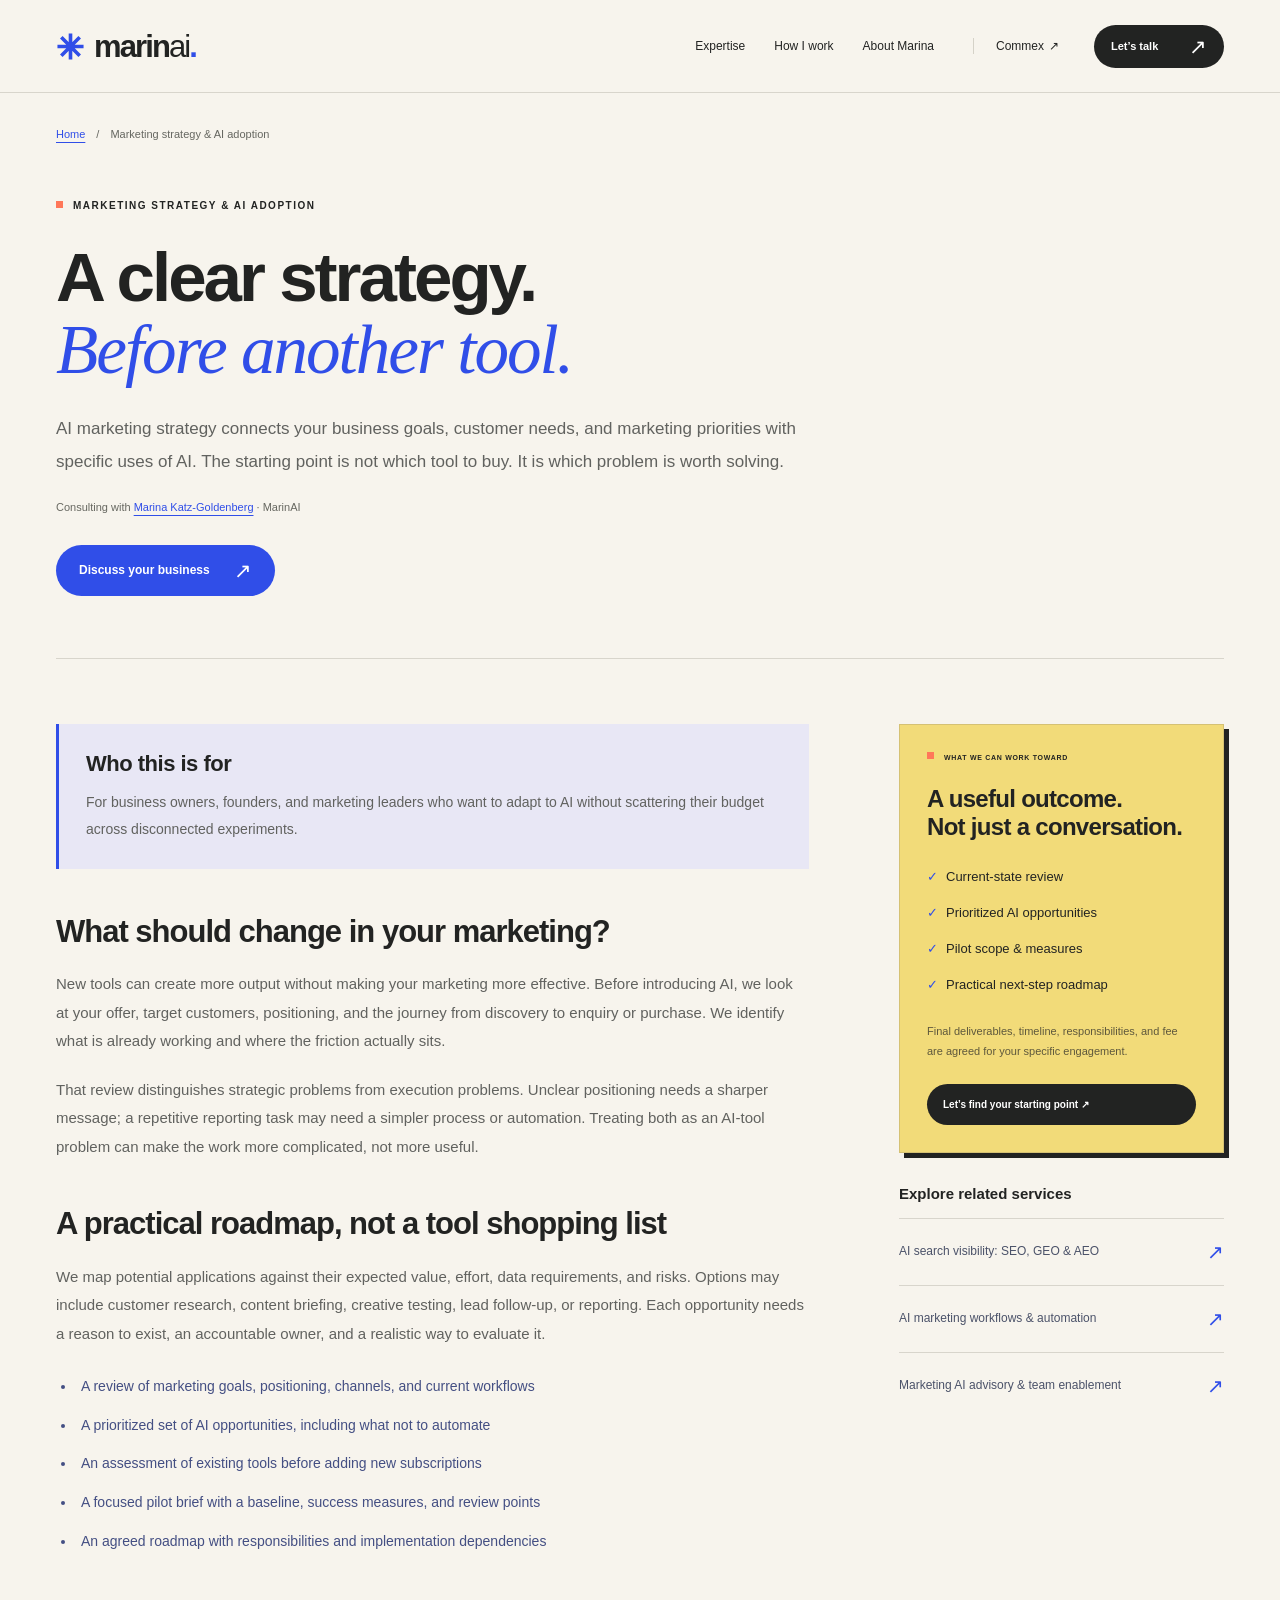
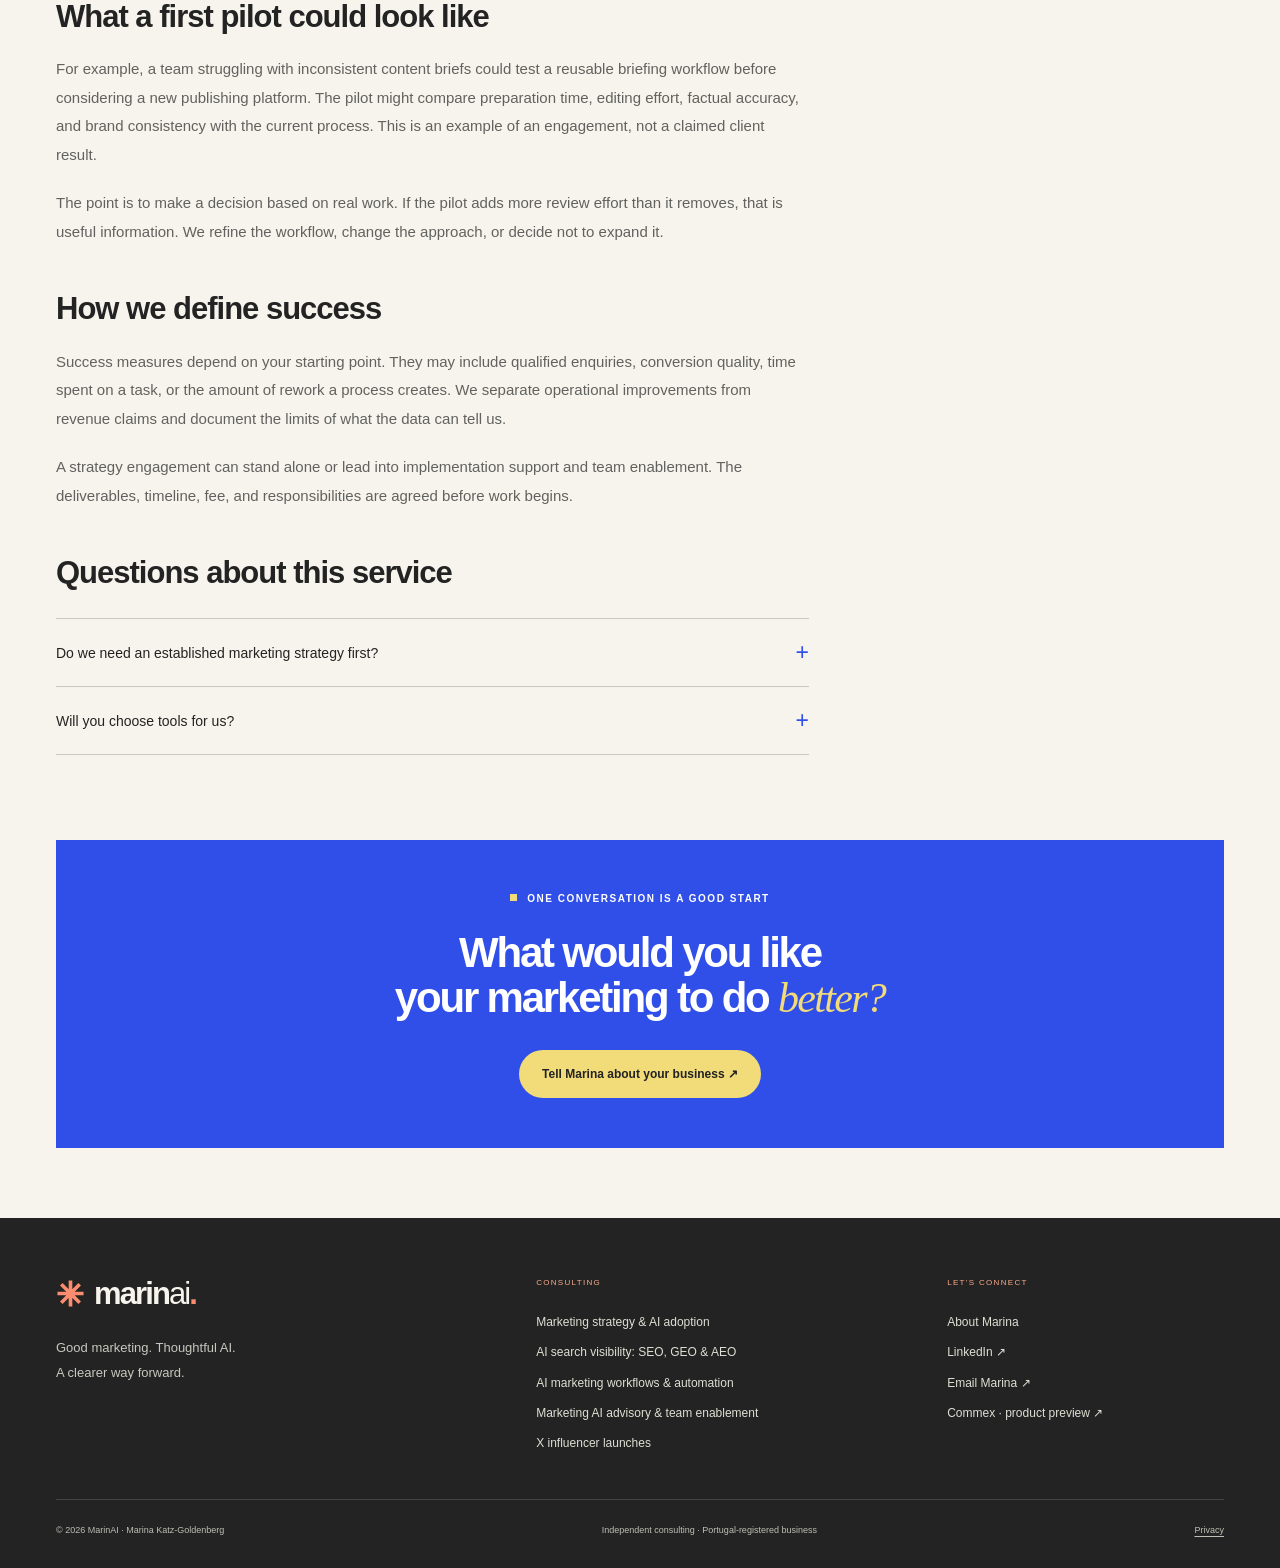
==== commit 4befe5c1: "Add X influencer launch service page with price estimate calculator New page at /x-influencer-launch" ====
--- a/ai-marketing-strategy/index.html
+++ b/ai-marketing-strategy/index.html
@@ -10,4 +10,4 @@
 <link rel="stylesheet" href="/assets/site.css?v=3"><script defer src="/assets/site.js?v=1"></script>
 <script type="application/ld+json">{"@context":"https://schema.org","@graph":[{"@type":"Organization","@id":"https://marinai.xyz/#organization","name":"MarinAI","url":"https://marinai.xyz/","logo":{"@type":"ImageObject","url":"https://marinai.xyz/assets/marinai-logo.png","width":512,"height":512},"description":"Independent marketing consulting focused on AI adoption, search visibility, marketing workflows, and team enablement.","email":"marketing@marinai.xyz","member":{"@id":"https://marinai.xyz/#marina"},"hasOfferCatalog":{"@type":"OfferCatalog","name":"Marketing consulting services","itemListElement":[{"@type":"Offer","itemOffered":{"@type":"Service","@id":"https://marinai.xyz/ai-marketing-strategy/#service","name":"Marketing strategy & AI adoption","url":"https://marinai.xyz/ai-marketing-strategy/"}},{"@type":"Offer","itemOffered":{"@type":"Service","@id":"https://marinai.xyz/ai-search-visibility/#service","name":"AI search visibility: SEO, GEO & AEO","url":"https://marinai.xyz/ai-search-visibility/"}},{"@type":"Offer","itemOffered":{"@type":"Service","@id":"https://marinai.xyz/marketing-ai-workflows/#service","name":"AI marketing workflows & automation","url":"https://marinai.xyz/marketing-ai-workflows/"}},{"@type":"Offer","itemOffered":{"@type":"Service","@id":"https://marinai.xyz/marketing-ai-advisory/#service","name":"Marketing AI advisory & team enablement","url":"https://marinai.xyz/marketing-ai-advisory/"}}]}},{"@type":"Person","@id":"https://marinai.xyz/#marina","name":"Marina Katz-Goldenberg","url":"https://marinai.xyz/#about","image":{"@type":"ImageObject","url":"https://marinai.xyz/assets/marina-katz-goldenberg.jpg","width":960,"height":960,"caption":"Marina Katz-Goldenberg, marketing and AI consultant behind MarinAI"},"jobTitle":"Marketing & AI Consultant","worksFor":{"@id":"https://marinai.xyz/#organization"},"sameAs":["https://www.linkedin.com/in/marina-katz-goldenberg-22553a47/"],"knowsAbout":["Marketing strategy","AI adoption in marketing","Search engine optimization","Generative engine optimization","Answer engine optimization","Marketing workflows","Team enablement"]},{"@type":"WebSite","@id":"https://marinai.xyz/#website","name":"MarinAI","url":"https://marinai.xyz/","publisher":{"@id":"https://marinai.xyz/#organization"},"inLanguage":"en"},{"@type":"WebPage","@id":"https://marinai.xyz/ai-marketing-strategy/#webpage","url":"https://marinai.xyz/ai-marketing-strategy/","name":"Marketing strategy & AI adoption","description":"Build a practical AI marketing roadmap with Marina Katz-Goldenberg. Review your positioning, prioritize useful AI applications, and define a focused pilot.","isPartOf":{"@id":"https://marinai.xyz/#website"},"about":{"@id":"https://marinai.xyz/ai-marketing-strategy/#service"},"inLanguage":"en"},{"@type":"Service","@id":"https://marinai.xyz/ai-marketing-strategy/#service","name":"Marketing strategy & AI adoption","description":"AI marketing strategy connects your business goals, customer needs, and marketing priorities with specific uses of AI. The starting point is not which tool to buy. It is which problem is worth solving.","serviceType":"Marketing strategy & AI adoption","url":"https://marinai.xyz/ai-marketing-strategy/","provider":{"@id":"https://marinai.xyz/#marina"}},{"@type":"BreadcrumbList","@id":"https://marinai.xyz/ai-marketing-strategy/#breadcrumb","itemListElement":[{"@type":"ListItem","position":1,"name":"Home","item":"https://marinai.xyz/"},{"@type":"ListItem","position":2,"name":"Marketing strategy & AI adoption","item":"https://marinai.xyz/ai-marketing-strategy/"}]},{"@type":"FAQPage","@id":"https://marinai.xyz/ai-marketing-strategy/#faq","isPartOf":{"@id":"https://marinai.xyz/ai-marketing-strategy/#webpage"},"mainEntity":[{"@type":"Question","name":"Do we need an established marketing strategy first?","acceptedAnswer":{"@type":"Answer","text":"No. If the fundamentals need attention, we start there. AI should support a clear marketing direction rather than cover up gaps in positioning or customer understanding."}},{"@type":"Question","name":"Will you choose tools for us?","acceptedAnswer":{"@type":"Answer","text":"Tool evaluation can be part of the work, but it follows the use case and requirements. Existing tools, data handling, integration needs, cost, and human review all inform the recommendation."}}]}]}</script>
 </head><body><a class="skip-link" href="#main">Skip to content</a><header class="site-header"><div class="container header-inner"><a class="logo" href="/" aria-label="MarinAI home"><span class="brand-mark" aria-hidden="true"><svg viewBox="0 0 40 40" fill="none"><path d="M20 2v36M2 20h36M7.3 7.3l25.4 25.4M7.3 32.7 32.7 7.3" stroke="currentColor" stroke-width="5"/></svg></span><span>marin<span class="logo-ai">ai</span><i>.</i></span></a><details class="nav-menu" open><summary aria-label="Toggle navigation"><span>Menu</span><span class="menu-bars" aria-hidden="true">☰</span></summary><nav aria-label="Main navigation"><a href="/#expertise">Expertise</a><a href="/#approach">How I work</a><a href="/#about">About Marina</a><a class="nav-product" href="/commex/">Commex <span aria-hidden="true">↗</span></a><a class="button primary nav-cta" href="/#contact">Let’s talk <span aria-hidden="true">↗</span></a></nav></details></div></header><main id="main"><div class="container breadcrumb"><a href="/">Home</a><span aria-hidden="true">/</span><span>Marketing strategy &amp; AI adoption</span></div><section class="container service-hero"><p class="eyebrow">MARKETING STRATEGY &amp; AI ADOPTION</p><h1>A clear strategy.<br><em>Before another tool.</em></h1><p class="service-intro">AI marketing strategy connects your business goals, customer needs, and marketing priorities with specific uses of AI. The starting point is not which tool to buy. It is which problem is worth solving.</p><div class="service-byline">Consulting with <a href="/#about">Marina Katz-Goldenberg</a> · MarinAI</div><a class="button primary" href="/#contact">Discuss your business <span aria-hidden="true">↗</span></a></section><div class="container service-body"><article class="service-article"><div class="fit-box"><h2>Who this is for</h2><p>For business owners, founders, and marketing leaders who want to adapt to AI without scattering their budget across disconnected experiments.</p></div><section><h2>What should change in your marketing?</h2><p>New tools can create more output without making your marketing more effective. Before introducing AI, we look at your offer, target customers, positioning, and the journey from discovery to enquiry or purchase. We identify what is already working and where the friction actually sits.</p><p>That review distinguishes strategic problems from execution problems. Unclear positioning needs a sharper message; a repetitive reporting task may need a simpler process or automation. Treating both as an AI-tool problem can make the work more complicated, not more useful.</p></section><section><h2>A practical roadmap, not a tool shopping list</h2><p>We map potential applications against their expected value, effort, data requirements, and risks. Options may include customer research, content briefing, creative testing, lead follow-up, or reporting. Each opportunity needs a reason to exist, an accountable owner, and a realistic way to evaluate it.</p><ul><li>A review of marketing goals, positioning, channels, and current workflows</li><li>A prioritized set of AI opportunities, including what not to automate</li><li>An assessment of existing tools before adding new subscriptions</li><li>A focused pilot brief with a baseline, success measures, and review points</li><li>An agreed roadmap with responsibilities and implementation dependencies</li></ul></section><section><h2>What a first pilot could look like</h2><p>For example, a team struggling with inconsistent content briefs could test a reusable briefing workflow before considering a new publishing platform. The pilot might compare preparation time, editing effort, factual accuracy, and brand consistency with the current process. This is an example of an engagement, not a claimed client result.</p><p>The point is to make a decision based on real work. If the pilot adds more review effort than it removes, that is useful information. We refine the workflow, change the approach, or decide not to expand it.</p></section><section><h2>How we define success</h2><p>Success measures depend on your starting point. They may include qualified enquiries, conversion quality, time spent on a task, or the amount of rework a process creates. We separate operational improvements from revenue claims and document the limits of what the data can tell us.</p><p>A strategy engagement can stand alone or lead into implementation support and team enablement. The deliverables, timeline, fee, and responsibilities are agreed before work begins.</p></section><section><h2>Questions about this service</h2><div class="faq-list"><details><summary>Do we need an established marketing strategy first?<span aria-hidden="true">+</span></summary><p>No. If the fundamentals need attention, we start there. AI should support a clear marketing direction rather than cover up gaps in positioning or customer understanding.</p></details>
-<details><summary>Will you choose tools for us?<span aria-hidden="true">+</span></summary><p>Tool evaluation can be part of the work, but it follows the use case and requirements. Existing tools, data handling, integration needs, cost, and human review all inform the recommendation.</p></details></div></section></article><aside class="service-aside"><div class="deliverables"><p class="eyebrow">WHAT WE CAN WORK TOWARD</p><h2>A useful outcome.<br>Not just a conversation.</h2><ul><li><span aria-hidden="true">✓</span>Current-state review</li><li><span aria-hidden="true">✓</span>Prioritized AI opportunities</li><li><span aria-hidden="true">✓</span>Pilot scope &amp; measures</li><li><span aria-hidden="true">✓</span>Practical next-step roadmap</li></ul><p>Final deliverables, timeline, responsibilities, and fee are agreed for your specific engagement.</p><a class="button primary" href="/#contact">Let’s find your starting point ↗</a></div><div class="related-services"><h2>Explore related services</h2><a href="/ai-search-visibility/">AI search visibility: SEO, GEO &amp; AEO <span aria-hidden="true">↗</span></a><a href="/marketing-ai-workflows/">AI marketing workflows &amp; automation <span aria-hidden="true">↗</span></a><a href="/marketing-ai-advisory/">Marketing AI advisory &amp; team enablement <span aria-hidden="true">↗</span></a></div></aside></div><section class="container service-end"><p class="eyebrow">ONE CONVERSATION IS A GOOD START</p><h2>What would you like<br>your marketing to do <em>better?</em></h2><a class="button primary" href="mailto:marketing@marinai.xyz?subject=Marketing%20strategy%20%26%20AI%20adoption%20enquiry">Tell Marina about your business ↗</a></section></main><footer class="site-footer"><div class="container"><div class="footer-top"><div><a class="logo" href="/" aria-label="MarinAI home"><span class="brand-mark" aria-hidden="true"><svg viewBox="0 0 40 40" fill="none"><path d="M20 2v36M2 20h36M7.3 7.3l25.4 25.4M7.3 32.7 32.7 7.3" stroke="currentColor" stroke-width="5"/></svg></span><span>marin<span class="logo-ai">ai</span><i>.</i></span></a><p>Good marketing. Thoughtful AI.<br>A clearer way forward.</p></div><nav aria-label="Consulting services"><strong>CONSULTING</strong><a href="/ai-marketing-strategy/">Marketing strategy &amp; AI adoption</a><a href="/ai-search-visibility/">AI search visibility: SEO, GEO &amp; AEO</a><a href="/marketing-ai-workflows/">AI marketing workflows &amp; automation</a><a href="/marketing-ai-advisory/">Marketing AI advisory &amp; team enablement</a></nav><nav aria-label="More from MarinAI"><strong>LET’S CONNECT</strong><a href="/#about">About Marina</a><a href="https://www.linkedin.com/in/marina-katz-goldenberg-22553a47/" target="_blank" rel="noopener noreferrer">LinkedIn ↗</a><a href="mailto:marketing@marinai.xyz">Email Marina ↗</a><a href="/commex/">Commex · product preview ↗</a></nav></div><div class="footer-bottom"><span>© 2026 MarinAI · Marina Katz-Goldenberg</span><span>Independent consulting · Portugal-registered business</span><a href="/privacy/">Privacy</a></div></div></footer></body></html>+<details><summary>Will you choose tools for us?<span aria-hidden="true">+</span></summary><p>Tool evaluation can be part of the work, but it follows the use case and requirements. Existing tools, data handling, integration needs, cost, and human review all inform the recommendation.</p></details></div></section></article><aside class="service-aside"><div class="deliverables"><p class="eyebrow">WHAT WE CAN WORK TOWARD</p><h2>A useful outcome.<br>Not just a conversation.</h2><ul><li><span aria-hidden="true">✓</span>Current-state review</li><li><span aria-hidden="true">✓</span>Prioritized AI opportunities</li><li><span aria-hidden="true">✓</span>Pilot scope &amp; measures</li><li><span aria-hidden="true">✓</span>Practical next-step roadmap</li></ul><p>Final deliverables, timeline, responsibilities, and fee are agreed for your specific engagement.</p><a class="button primary" href="/#contact">Let’s find your starting point ↗</a></div><div class="related-services"><h2>Explore related services</h2><a href="/ai-search-visibility/">AI search visibility: SEO, GEO &amp; AEO <span aria-hidden="true">↗</span></a><a href="/marketing-ai-workflows/">AI marketing workflows &amp; automation <span aria-hidden="true">↗</span></a><a href="/marketing-ai-advisory/">Marketing AI advisory &amp; team enablement <span aria-hidden="true">↗</span></a></div></aside></div><section class="container service-end"><p class="eyebrow">ONE CONVERSATION IS A GOOD START</p><h2>What would you like<br>your marketing to do <em>better?</em></h2><a class="button primary" href="mailto:marketing@marinai.xyz?subject=Marketing%20strategy%20%26%20AI%20adoption%20enquiry">Tell Marina about your business ↗</a></section></main><footer class="site-footer"><div class="container"><div class="footer-top"><div><a class="logo" href="/" aria-label="MarinAI home"><span class="brand-mark" aria-hidden="true"><svg viewBox="0 0 40 40" fill="none"><path d="M20 2v36M2 20h36M7.3 7.3l25.4 25.4M7.3 32.7 32.7 7.3" stroke="currentColor" stroke-width="5"/></svg></span><span>marin<span class="logo-ai">ai</span><i>.</i></span></a><p>Good marketing. Thoughtful AI.<br>A clearer way forward.</p></div><nav aria-label="Consulting services"><strong>CONSULTING</strong><a href="/ai-marketing-strategy/">Marketing strategy &amp; AI adoption</a><a href="/ai-search-visibility/">AI search visibility: SEO, GEO &amp; AEO</a><a href="/marketing-ai-workflows/">AI marketing workflows &amp; automation</a><a href="/marketing-ai-advisory/">Marketing AI advisory &amp; team enablement</a><a href="/x-influencer-launch/">X influencer launches</a></nav><nav aria-label="More from MarinAI"><strong>LET’S CONNECT</strong><a href="/#about">About Marina</a><a href="https://www.linkedin.com/in/marina-katz-goldenberg-22553a47/" target="_blank" rel="noopener noreferrer">LinkedIn ↗</a><a href="mailto:marketing@marinai.xyz">Email Marina ↗</a><a href="/commex/">Commex · product preview ↗</a></nav></div><div class="footer-bottom"><span>© 2026 MarinAI · Marina Katz-Goldenberg</span><span>Independent consulting · Portugal-registered business</span><a href="/privacy/">Privacy</a></div></div></footer></body></html>
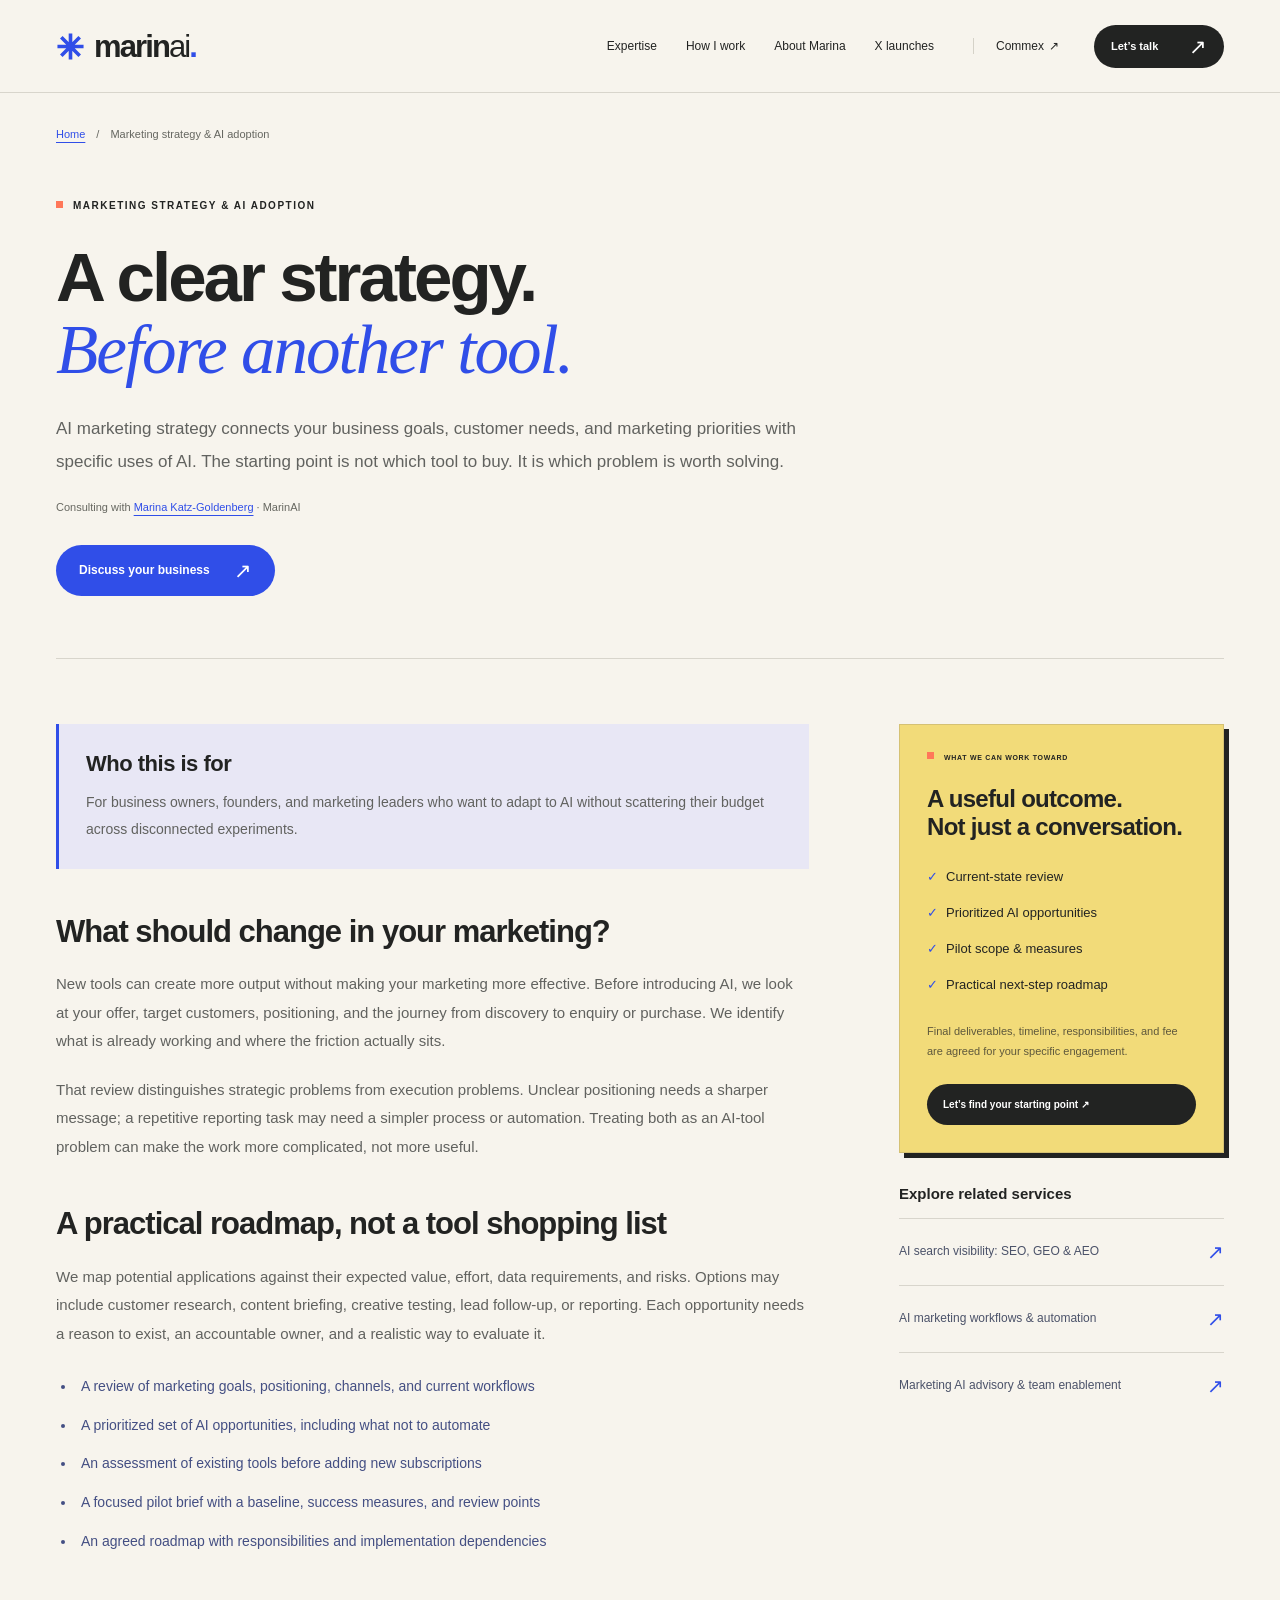
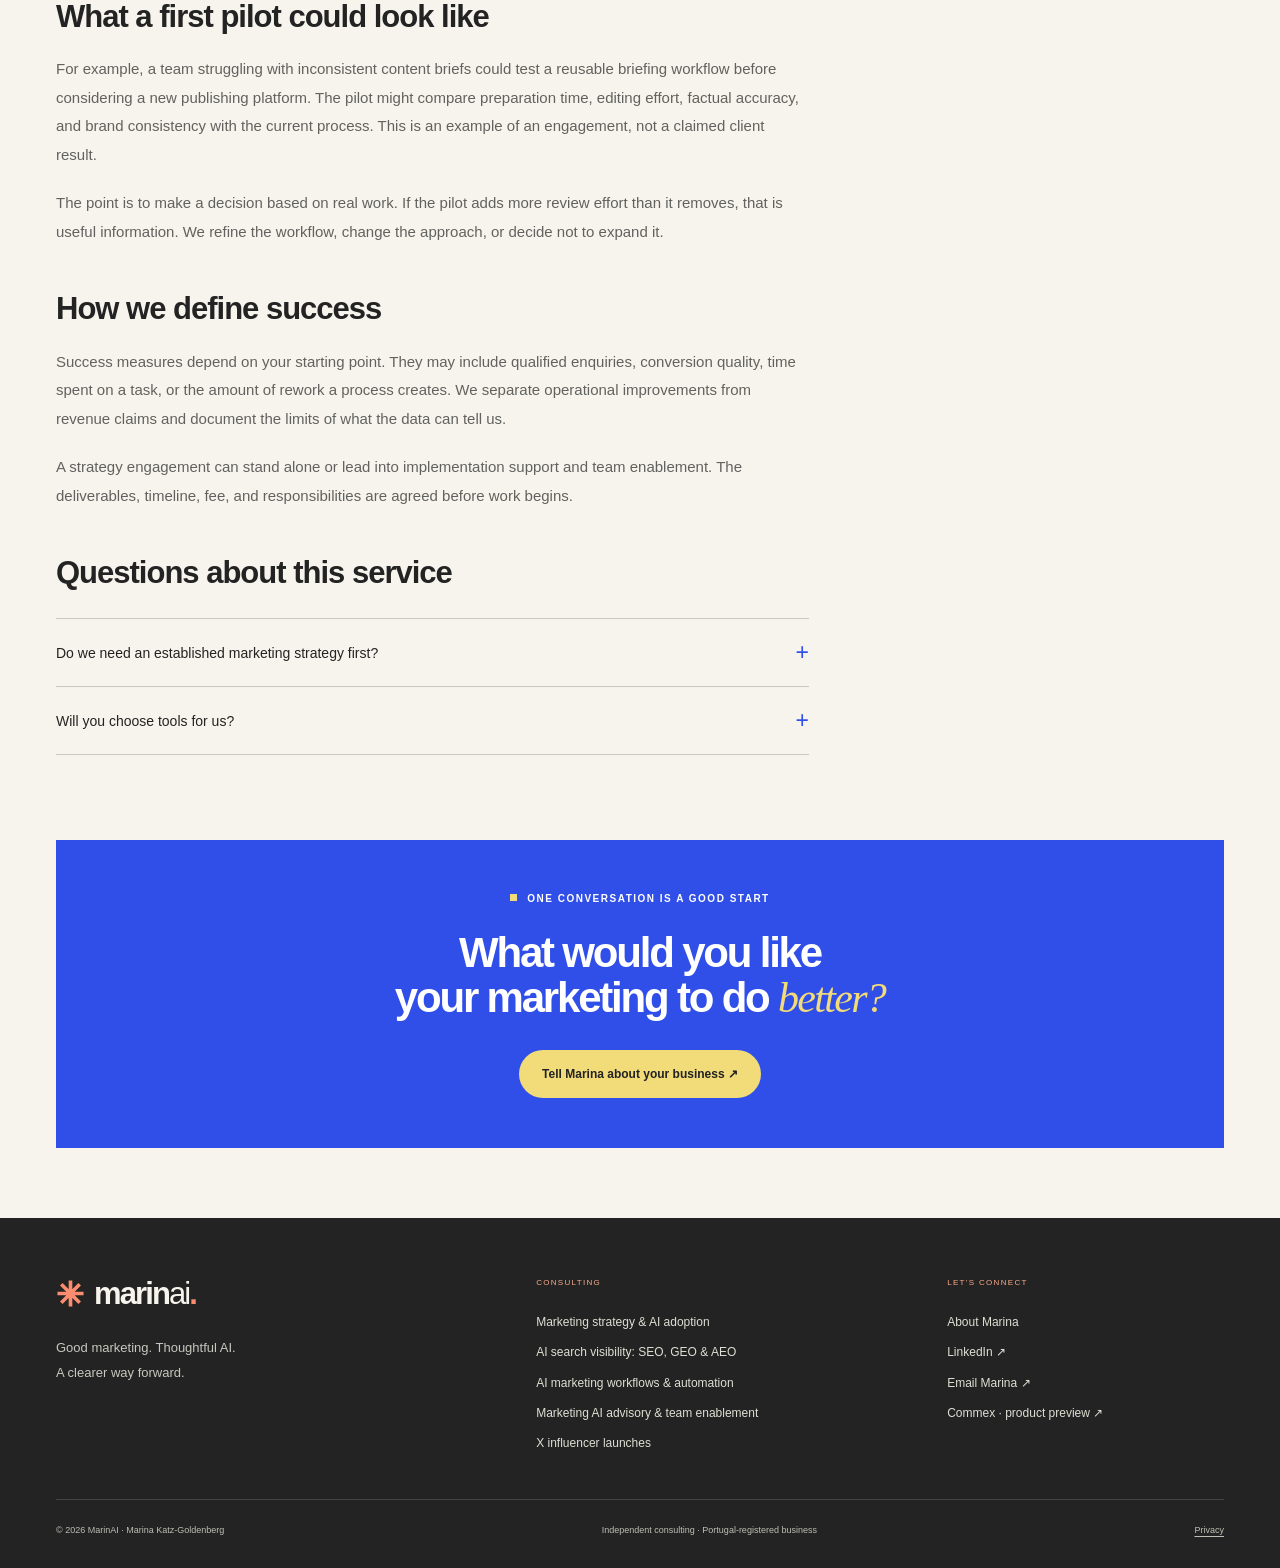
==== commit 30fcf666: "Feature X influencer launches as a main service on the homepage Adds a full-width dark service card " ====
--- a/ai-marketing-strategy/index.html
+++ b/ai-marketing-strategy/index.html
@@ -7,7 +7,7 @@
 <meta property="og:type" content="website"><meta property="og:site_name" content="MarinAI"><meta property="og:locale" content="en_GB"><meta property="og:url" content="https://marinai.xyz/ai-marketing-strategy/"><meta property="og:title" content="AI Marketing Strategy Consultant | Marina Katz-Goldenberg"><meta property="og:description" content="Build a practical AI marketing roadmap with Marina Katz-Goldenberg. Review your positioning, prioritize useful AI applications, and define a focused pilot."><meta property="og:image" content="https://marinai.xyz/assets/marinai-social.png"><meta property="og:image:width" content="1200"><meta property="og:image:height" content="630"><meta property="og:image:alt" content="MarinAI — Marketing. Human first. AI forward. Marina Katz-Goldenberg, marketing and AI consultant.">
 <meta name="twitter:card" content="summary_large_image"><meta name="twitter:title" content="AI Marketing Strategy Consultant | Marina Katz-Goldenberg"><meta name="twitter:description" content="Build a practical AI marketing roadmap with Marina Katz-Goldenberg. Review your positioning, prioritize useful AI applications, and define a focused pilot."><meta name="twitter:image" content="https://marinai.xyz/assets/marinai-social.png"><meta name="twitter:image:alt" content="MarinAI — Marketing consulting with Marina Katz-Goldenberg">
 <link rel="icon" type="image/svg+xml" href="/assets/favicon.svg"><link rel="apple-touch-icon" href="/assets/apple-touch-icon.png">
-<link rel="stylesheet" href="/assets/site.css?v=3"><script defer src="/assets/site.js?v=1"></script>
+<link rel="stylesheet" href="/assets/site.css?v=4"><script defer src="/assets/site.js?v=1"></script>
 <script type="application/ld+json">{"@context":"https://schema.org","@graph":[{"@type":"Organization","@id":"https://marinai.xyz/#organization","name":"MarinAI","url":"https://marinai.xyz/","logo":{"@type":"ImageObject","url":"https://marinai.xyz/assets/marinai-logo.png","width":512,"height":512},"description":"Independent marketing consulting focused on AI adoption, search visibility, marketing workflows, and team enablement.","email":"marketing@marinai.xyz","member":{"@id":"https://marinai.xyz/#marina"},"hasOfferCatalog":{"@type":"OfferCatalog","name":"Marketing consulting services","itemListElement":[{"@type":"Offer","itemOffered":{"@type":"Service","@id":"https://marinai.xyz/ai-marketing-strategy/#service","name":"Marketing strategy & AI adoption","url":"https://marinai.xyz/ai-marketing-strategy/"}},{"@type":"Offer","itemOffered":{"@type":"Service","@id":"https://marinai.xyz/ai-search-visibility/#service","name":"AI search visibility: SEO, GEO & AEO","url":"https://marinai.xyz/ai-search-visibility/"}},{"@type":"Offer","itemOffered":{"@type":"Service","@id":"https://marinai.xyz/marketing-ai-workflows/#service","name":"AI marketing workflows & automation","url":"https://marinai.xyz/marketing-ai-workflows/"}},{"@type":"Offer","itemOffered":{"@type":"Service","@id":"https://marinai.xyz/marketing-ai-advisory/#service","name":"Marketing AI advisory & team enablement","url":"https://marinai.xyz/marketing-ai-advisory/"}}]}},{"@type":"Person","@id":"https://marinai.xyz/#marina","name":"Marina Katz-Goldenberg","url":"https://marinai.xyz/#about","image":{"@type":"ImageObject","url":"https://marinai.xyz/assets/marina-katz-goldenberg.jpg","width":960,"height":960,"caption":"Marina Katz-Goldenberg, marketing and AI consultant behind MarinAI"},"jobTitle":"Marketing & AI Consultant","worksFor":{"@id":"https://marinai.xyz/#organization"},"sameAs":["https://www.linkedin.com/in/marina-katz-goldenberg-22553a47/"],"knowsAbout":["Marketing strategy","AI adoption in marketing","Search engine optimization","Generative engine optimization","Answer engine optimization","Marketing workflows","Team enablement"]},{"@type":"WebSite","@id":"https://marinai.xyz/#website","name":"MarinAI","url":"https://marinai.xyz/","publisher":{"@id":"https://marinai.xyz/#organization"},"inLanguage":"en"},{"@type":"WebPage","@id":"https://marinai.xyz/ai-marketing-strategy/#webpage","url":"https://marinai.xyz/ai-marketing-strategy/","name":"Marketing strategy & AI adoption","description":"Build a practical AI marketing roadmap with Marina Katz-Goldenberg. Review your positioning, prioritize useful AI applications, and define a focused pilot.","isPartOf":{"@id":"https://marinai.xyz/#website"},"about":{"@id":"https://marinai.xyz/ai-marketing-strategy/#service"},"inLanguage":"en"},{"@type":"Service","@id":"https://marinai.xyz/ai-marketing-strategy/#service","name":"Marketing strategy & AI adoption","description":"AI marketing strategy connects your business goals, customer needs, and marketing priorities with specific uses of AI. The starting point is not which tool to buy. It is which problem is worth solving.","serviceType":"Marketing strategy & AI adoption","url":"https://marinai.xyz/ai-marketing-strategy/","provider":{"@id":"https://marinai.xyz/#marina"}},{"@type":"BreadcrumbList","@id":"https://marinai.xyz/ai-marketing-strategy/#breadcrumb","itemListElement":[{"@type":"ListItem","position":1,"name":"Home","item":"https://marinai.xyz/"},{"@type":"ListItem","position":2,"name":"Marketing strategy & AI adoption","item":"https://marinai.xyz/ai-marketing-strategy/"}]},{"@type":"FAQPage","@id":"https://marinai.xyz/ai-marketing-strategy/#faq","isPartOf":{"@id":"https://marinai.xyz/ai-marketing-strategy/#webpage"},"mainEntity":[{"@type":"Question","name":"Do we need an established marketing strategy first?","acceptedAnswer":{"@type":"Answer","text":"No. If the fundamentals need attention, we start there. AI should support a clear marketing direction rather than cover up gaps in positioning or customer understanding."}},{"@type":"Question","name":"Will you choose tools for us?","acceptedAnswer":{"@type":"Answer","text":"Tool evaluation can be part of the work, but it follows the use case and requirements. Existing tools, data handling, integration needs, cost, and human review all inform the recommendation."}}]}]}</script>
-</head><body><a class="skip-link" href="#main">Skip to content</a><header class="site-header"><div class="container header-inner"><a class="logo" href="/" aria-label="MarinAI home"><span class="brand-mark" aria-hidden="true"><svg viewBox="0 0 40 40" fill="none"><path d="M20 2v36M2 20h36M7.3 7.3l25.4 25.4M7.3 32.7 32.7 7.3" stroke="currentColor" stroke-width="5"/></svg></span><span>marin<span class="logo-ai">ai</span><i>.</i></span></a><details class="nav-menu" open><summary aria-label="Toggle navigation"><span>Menu</span><span class="menu-bars" aria-hidden="true">☰</span></summary><nav aria-label="Main navigation"><a href="/#expertise">Expertise</a><a href="/#approach">How I work</a><a href="/#about">About Marina</a><a class="nav-product" href="/commex/">Commex <span aria-hidden="true">↗</span></a><a class="button primary nav-cta" href="/#contact">Let’s talk <span aria-hidden="true">↗</span></a></nav></details></div></header><main id="main"><div class="container breadcrumb"><a href="/">Home</a><span aria-hidden="true">/</span><span>Marketing strategy &amp; AI adoption</span></div><section class="container service-hero"><p class="eyebrow">MARKETING STRATEGY &amp; AI ADOPTION</p><h1>A clear strategy.<br><em>Before another tool.</em></h1><p class="service-intro">AI marketing strategy connects your business goals, customer needs, and marketing priorities with specific uses of AI. The starting point is not which tool to buy. It is which problem is worth solving.</p><div class="service-byline">Consulting with <a href="/#about">Marina Katz-Goldenberg</a> · MarinAI</div><a class="button primary" href="/#contact">Discuss your business <span aria-hidden="true">↗</span></a></section><div class="container service-body"><article class="service-article"><div class="fit-box"><h2>Who this is for</h2><p>For business owners, founders, and marketing leaders who want to adapt to AI without scattering their budget across disconnected experiments.</p></div><section><h2>What should change in your marketing?</h2><p>New tools can create more output without making your marketing more effective. Before introducing AI, we look at your offer, target customers, positioning, and the journey from discovery to enquiry or purchase. We identify what is already working and where the friction actually sits.</p><p>That review distinguishes strategic problems from execution problems. Unclear positioning needs a sharper message; a repetitive reporting task may need a simpler process or automation. Treating both as an AI-tool problem can make the work more complicated, not more useful.</p></section><section><h2>A practical roadmap, not a tool shopping list</h2><p>We map potential applications against their expected value, effort, data requirements, and risks. Options may include customer research, content briefing, creative testing, lead follow-up, or reporting. Each opportunity needs a reason to exist, an accountable owner, and a realistic way to evaluate it.</p><ul><li>A review of marketing goals, positioning, channels, and current workflows</li><li>A prioritized set of AI opportunities, including what not to automate</li><li>An assessment of existing tools before adding new subscriptions</li><li>A focused pilot brief with a baseline, success measures, and review points</li><li>An agreed roadmap with responsibilities and implementation dependencies</li></ul></section><section><h2>What a first pilot could look like</h2><p>For example, a team struggling with inconsistent content briefs could test a reusable briefing workflow before considering a new publishing platform. The pilot might compare preparation time, editing effort, factual accuracy, and brand consistency with the current process. This is an example of an engagement, not a claimed client result.</p><p>The point is to make a decision based on real work. If the pilot adds more review effort than it removes, that is useful information. We refine the workflow, change the approach, or decide not to expand it.</p></section><section><h2>How we define success</h2><p>Success measures depend on your starting point. They may include qualified enquiries, conversion quality, time spent on a task, or the amount of rework a process creates. We separate operational improvements from revenue claims and document the limits of what the data can tell us.</p><p>A strategy engagement can stand alone or lead into implementation support and team enablement. The deliverables, timeline, fee, and responsibilities are agreed before work begins.</p></section><section><h2>Questions about this service</h2><div class="faq-list"><details><summary>Do we need an established marketing strategy first?<span aria-hidden="true">+</span></summary><p>No. If the fundamentals need attention, we start there. AI should support a clear marketing direction rather than cover up gaps in positioning or customer understanding.</p></details>
+</head><body><a class="skip-link" href="#main">Skip to content</a><header class="site-header"><div class="container header-inner"><a class="logo" href="/" aria-label="MarinAI home"><span class="brand-mark" aria-hidden="true"><svg viewBox="0 0 40 40" fill="none"><path d="M20 2v36M2 20h36M7.3 7.3l25.4 25.4M7.3 32.7 32.7 7.3" stroke="currentColor" stroke-width="5"/></svg></span><span>marin<span class="logo-ai">ai</span><i>.</i></span></a><details class="nav-menu" open><summary aria-label="Toggle navigation"><span>Menu</span><span class="menu-bars" aria-hidden="true">☰</span></summary><nav aria-label="Main navigation"><a href="/#expertise">Expertise</a><a href="/#approach">How I work</a><a href="/#about">About Marina</a><a href="/x-influencer-launch/">X launches</a><a class="nav-product" href="/commex/">Commex <span aria-hidden="true">↗</span></a><a class="button primary nav-cta" href="/#contact">Let’s talk <span aria-hidden="true">↗</span></a></nav></details></div></header><main id="main"><div class="container breadcrumb"><a href="/">Home</a><span aria-hidden="true">/</span><span>Marketing strategy &amp; AI adoption</span></div><section class="container service-hero"><p class="eyebrow">MARKETING STRATEGY &amp; AI ADOPTION</p><h1>A clear strategy.<br><em>Before another tool.</em></h1><p class="service-intro">AI marketing strategy connects your business goals, customer needs, and marketing priorities with specific uses of AI. The starting point is not which tool to buy. It is which problem is worth solving.</p><div class="service-byline">Consulting with <a href="/#about">Marina Katz-Goldenberg</a> · MarinAI</div><a class="button primary" href="/#contact">Discuss your business <span aria-hidden="true">↗</span></a></section><div class="container service-body"><article class="service-article"><div class="fit-box"><h2>Who this is for</h2><p>For business owners, founders, and marketing leaders who want to adapt to AI without scattering their budget across disconnected experiments.</p></div><section><h2>What should change in your marketing?</h2><p>New tools can create more output without making your marketing more effective. Before introducing AI, we look at your offer, target customers, positioning, and the journey from discovery to enquiry or purchase. We identify what is already working and where the friction actually sits.</p><p>That review distinguishes strategic problems from execution problems. Unclear positioning needs a sharper message; a repetitive reporting task may need a simpler process or automation. Treating both as an AI-tool problem can make the work more complicated, not more useful.</p></section><section><h2>A practical roadmap, not a tool shopping list</h2><p>We map potential applications against their expected value, effort, data requirements, and risks. Options may include customer research, content briefing, creative testing, lead follow-up, or reporting. Each opportunity needs a reason to exist, an accountable owner, and a realistic way to evaluate it.</p><ul><li>A review of marketing goals, positioning, channels, and current workflows</li><li>A prioritized set of AI opportunities, including what not to automate</li><li>An assessment of existing tools before adding new subscriptions</li><li>A focused pilot brief with a baseline, success measures, and review points</li><li>An agreed roadmap with responsibilities and implementation dependencies</li></ul></section><section><h2>What a first pilot could look like</h2><p>For example, a team struggling with inconsistent content briefs could test a reusable briefing workflow before considering a new publishing platform. The pilot might compare preparation time, editing effort, factual accuracy, and brand consistency with the current process. This is an example of an engagement, not a claimed client result.</p><p>The point is to make a decision based on real work. If the pilot adds more review effort than it removes, that is useful information. We refine the workflow, change the approach, or decide not to expand it.</p></section><section><h2>How we define success</h2><p>Success measures depend on your starting point. They may include qualified enquiries, conversion quality, time spent on a task, or the amount of rework a process creates. We separate operational improvements from revenue claims and document the limits of what the data can tell us.</p><p>A strategy engagement can stand alone or lead into implementation support and team enablement. The deliverables, timeline, fee, and responsibilities are agreed before work begins.</p></section><section><h2>Questions about this service</h2><div class="faq-list"><details><summary>Do we need an established marketing strategy first?<span aria-hidden="true">+</span></summary><p>No. If the fundamentals need attention, we start there. AI should support a clear marketing direction rather than cover up gaps in positioning or customer understanding.</p></details>
 <details><summary>Will you choose tools for us?<span aria-hidden="true">+</span></summary><p>Tool evaluation can be part of the work, but it follows the use case and requirements. Existing tools, data handling, integration needs, cost, and human review all inform the recommendation.</p></details></div></section></article><aside class="service-aside"><div class="deliverables"><p class="eyebrow">WHAT WE CAN WORK TOWARD</p><h2>A useful outcome.<br>Not just a conversation.</h2><ul><li><span aria-hidden="true">✓</span>Current-state review</li><li><span aria-hidden="true">✓</span>Prioritized AI opportunities</li><li><span aria-hidden="true">✓</span>Pilot scope &amp; measures</li><li><span aria-hidden="true">✓</span>Practical next-step roadmap</li></ul><p>Final deliverables, timeline, responsibilities, and fee are agreed for your specific engagement.</p><a class="button primary" href="/#contact">Let’s find your starting point ↗</a></div><div class="related-services"><h2>Explore related services</h2><a href="/ai-search-visibility/">AI search visibility: SEO, GEO &amp; AEO <span aria-hidden="true">↗</span></a><a href="/marketing-ai-workflows/">AI marketing workflows &amp; automation <span aria-hidden="true">↗</span></a><a href="/marketing-ai-advisory/">Marketing AI advisory &amp; team enablement <span aria-hidden="true">↗</span></a></div></aside></div><section class="container service-end"><p class="eyebrow">ONE CONVERSATION IS A GOOD START</p><h2>What would you like<br>your marketing to do <em>better?</em></h2><a class="button primary" href="mailto:marketing@marinai.xyz?subject=Marketing%20strategy%20%26%20AI%20adoption%20enquiry">Tell Marina about your business ↗</a></section></main><footer class="site-footer"><div class="container"><div class="footer-top"><div><a class="logo" href="/" aria-label="MarinAI home"><span class="brand-mark" aria-hidden="true"><svg viewBox="0 0 40 40" fill="none"><path d="M20 2v36M2 20h36M7.3 7.3l25.4 25.4M7.3 32.7 32.7 7.3" stroke="currentColor" stroke-width="5"/></svg></span><span>marin<span class="logo-ai">ai</span><i>.</i></span></a><p>Good marketing. Thoughtful AI.<br>A clearer way forward.</p></div><nav aria-label="Consulting services"><strong>CONSULTING</strong><a href="/ai-marketing-strategy/">Marketing strategy &amp; AI adoption</a><a href="/ai-search-visibility/">AI search visibility: SEO, GEO &amp; AEO</a><a href="/marketing-ai-workflows/">AI marketing workflows &amp; automation</a><a href="/marketing-ai-advisory/">Marketing AI advisory &amp; team enablement</a><a href="/x-influencer-launch/">X influencer launches</a></nav><nav aria-label="More from MarinAI"><strong>LET’S CONNECT</strong><a href="/#about">About Marina</a><a href="https://www.linkedin.com/in/marina-katz-goldenberg-22553a47/" target="_blank" rel="noopener noreferrer">LinkedIn ↗</a><a href="mailto:marketing@marinai.xyz">Email Marina ↗</a><a href="/commex/">Commex · product preview ↗</a></nav></div><div class="footer-bottom"><span>© 2026 MarinAI · Marina Katz-Goldenberg</span><span>Independent consulting · Portugal-registered business</span><a href="/privacy/">Privacy</a></div></div></footer></body></html>
--- a/assets/site.css
+++ b/assets/site.css
@@ -1,6 +1,18 @@
 /* MarinAI: human-first editorial identity. Independent from all Commex styles. */
 :root{--paper:#f7f4ed;--ink:#222322;--muted:#61625f;--blue:#304ee8;--coral:#ff7759;--yellow:#f2db79;--line:#d8d5cc;--serif:Georgia,'Times New Roman',serif;--sans:Arial,Helvetica,sans-serif}
 *{box-sizing:border-box}html{scroll-behavior:smooth;scroll-padding-top:112px}body{margin:0;background:var(--paper);color:var(--ink);font-family:var(--sans);font-size:16px;line-height:1.7;-webkit-font-smoothing:antialiased}h1,h2,h3,p,ul,ol,dl,dd,figure{margin:0}h1,h2,h3{line-height:1.06;font-weight:600}a{color:inherit;text-decoration:none}button,input{font:inherit}a,button,summary{-webkit-tap-highlight-color:transparent}a:focus-visible,button:focus-visible,summary:focus-visible{outline:3px solid var(--blue);outline-offset:5px}::selection{background:#f3d96a;color:#222}.container{width:calc(100% - 112px);max-width:1280px;margin-inline:auto}.section{padding-block:110px}.eyebrow{font-family:var(--sans);font-size:10px;font-weight:600;letter-spacing:1.5px;line-height:1.7}.eyebrow:before{content:'';display:inline-block;background:var(--coral);width:7px;height:7px;margin-right:10px;vertical-align:1px}h2{font-size:clamp(36px,3.65vw,52px);letter-spacing:-2.2px}h2 em,h1 em{font-family:var(--serif);font-weight:400;letter-spacing:-1.7px}a,summary{touch-action:manipulation}.skip-link{position:fixed;top:-100px;left:20px;padding:12px 20px;background:var(--blue);color:white;z-index:100}.skip-link:focus{top:12px}.site-header{position:sticky;top:0;z-index:30;background:#f7f4edf7;border-bottom:1px solid var(--line);backdrop-filter:blur(15px)}.header-inner{height:92px;display:flex;align-items:center;justify-content:space-between;gap:20px}.logo{display:inline-flex;align-items:center;gap:9px;font-size:31px;font-weight:700;letter-spacing:-1.9px;line-height:1}.logo-ai{font-weight:400}.logo i{color:var(--blue);font-style:normal}.brand-mark{width:29px;height:34px;display:flex;align-items:center;justify-content:center;color:var(--blue)}.brand-mark svg{width:29px;height:29px}.nav-menu{margin-left:auto}.nav-menu>summary{display:none}.nav-menu nav{display:flex;align-items:center;gap:29px;font-size:12px}.nav-menu nav>a:not(.button){padding-block:10px;position:relative}.nav-menu nav>a:not(.button):after{content:'';position:absolute;bottom:6px;height:1px;left:0;width:0;background:var(--blue);transition:width .2s}.nav-menu nav>a:hover:after{width:100%}.nav-product{display:flex;align-items:center;gap:5px;margin-left:10px}.nav-product:before{content:'';height:16px;width:1px;background:#d5d2c8;margin-right:17px}.button{display:inline-flex;align-items:center;justify-content:space-between;gap:24px;border-radius:50px;padding:15px 23px;font-size:12px;font-weight:600;line-height:1.5;transition:transform .2s,background .2s,box-shadow .2s}.button.primary{background:var(--blue);color:white}.button.primary:hover{background:#203ec9;box-shadow:0 5px 0 #1f30a127;transform:translateY(-2px)}.button>span{font-weight:400;font-size:21px;line-height:1}.nav-menu .nav-cta{font-size:11px;padding:11px 17px;margin-left:6px;min-width:130px;background:var(--ink)}.nav-menu .nav-cta:hover{background:var(--blue)}.text-link{font-size:12px;display:inline-flex;align-items:center;gap:12px;border-bottom:1px solid #aba99f;padding-bottom:3px}.text-link:hover{color:var(--blue);border-color:var(--blue)}.text-link>span{font-size:18px}.hero{display:grid;grid-template-columns:1.14fr .86fr;gap:62px;align-items:center;padding-block:76px 74px}.hero .eyebrow{font-size:9px;letter-spacing:1.3px;display:flex;align-items:center;gap:8px}.hero .eyebrow:before{display:none}.status-dot{width:7px;height:7px;display:inline-block;border-radius:50%;background:var(--blue)}.hero h1{font-size:clamp(62px,6.7vw,97px);font-weight:600;letter-spacing:-5.7px;line-height:.99;margin-top:29px}.headline-accent{position:relative;display:inline-block;color:var(--blue);z-index:0}.headline-accent svg{position:absolute;width:92%;left:0;bottom:-12px;height:18px;z-index:-1;fill:none;stroke:var(--coral);stroke-width:3;stroke-linecap:round}.hero-description{font-size:16px;line-height:1.85;max-width:478px;color:#575955;margin-top:32px}.hero-description strong{font-weight:600;color:var(--ink)}.hero-actions{display:flex;align-items:center;flex-wrap:wrap;gap:20px;margin-top:27px}.hero-actions .button{font-size:11px;padding:15px 20px;gap:19px}.hero-actions .text-link{font-size:11px}.hero-footnote{font-size:7px;letter-spacing:1.2px;margin-top:28px;color:#5f625a;display:flex;gap:10px;align-items:center}.hero-footnote>span{color:var(--blue)}.hero-portrait-stage{position:relative;padding:57px 24px 40px 8px;isolation:isolate;min-width:0}.hero-portrait-stage:before{content:'';position:absolute;left:5%;top:23%;width:90%;height:70%;background:var(--blue);transform:rotate(7deg);z-index:-1;border-radius:1px}.portrait-frame{padding:12px 12px 0;background:#fffdf7;border:1px solid #d5d1c5;transform:rotate(-4deg);box-shadow:3px 11px 24px #24242b10}.hero-portrait{display:block;background:#302a21;overflow:hidden}.hero-portrait img{width:100%;height:auto;aspect-ratio:1;object-fit:contain;display:block}.portrait-frame figcaption{display:flex;justify-content:space-between;align-items:center;gap:12px;padding:18px 7px 19px}.portrait-frame figcaption strong{display:block;font-size:16px;letter-spacing:-.5px;line-height:1.3}.portrait-frame figcaption>div>span{display:block;font-size:7px;letter-spacing:1px;color:#62625c;margin-top:5px}.portrait-frame figcaption>a{font-size:16px;font-weight:700;display:flex;align-items:center;gap:7px}.portrait-frame figcaption>a>span{font-size:15px;color:var(--blue);font-weight:400}.portrait-note{position:absolute;top:-4px;left:10%;font-size:17px;line-height:1.3;letter-spacing:-.5px;transform:rotate(-6deg)}.portrait-note em{font-family:var(--serif);font-size:19px;font-weight:400;color:var(--blue)}.portrait-note svg{position:absolute;width:65px;height:51px;left:calc(100% + 15px);top:7px;stroke:var(--blue);stroke-width:1.8;fill:none;stroke-linecap:round;stroke-linejoin:round}.human-sticker{position:absolute;right:-13px;bottom:13px;width:141px;height:141px;border-radius:50%;background:var(--coral);border:1px solid #202322;outline:6px solid var(--paper);transform:rotate(12deg);display:flex;flex-direction:column;align-items:center;justify-content:center;gap:6px;text-align:center}.human-sticker>span{font-size:7px;letter-spacing:1px;font-weight:600}.human-sticker b{font-size:26px;letter-spacing:-1px;line-height:.97;font-weight:600}.hero-star{position:absolute;top:1px;right:9px;color:var(--coral);font-size:90px;line-height:1;transform:rotate(13deg);animation:star-arrive 1.4s ease-out both}.principles-band{background:var(--blue);color:white}.principles{display:flex;justify-content:space-between;align-items:center;gap:40px;padding-block:24px}.principles p{display:flex;align-items:center;justify-content:space-between;gap:35px;flex:1;font-size:21px;letter-spacing:-.6px;font-weight:400}.principles p>span{color:var(--yellow);font-size:25px;line-height:1}.section-heading{display:flex;justify-content:space-between;align-items:flex-end;gap:60px;margin-bottom:46px}.section-heading h2{margin-top:24px}.section-heading>p{font-size:14px;line-height:1.9;color:var(--muted);max-width:320px}.challenges{padding-block:96px 100px}.challenge-grid{display:grid;grid-template-columns:repeat(3,1fr);gap:45px;margin-top:52px}.challenge-grid>div{border-top:2px solid var(--ink);padding-top:19px}.challenge-grid>div:nth-child(2){border-color:var(--blue)}.challenge-grid>div:nth-child(3){border-color:var(--coral)}.small-index{font-size:9px;font-weight:500;letter-spacing:1.25px;color:#62635d}.challenge-grid h3{font-size:25px;letter-spacing:-.9px;line-height:1.2;margin-top:20px}.challenge-grid p{font-size:13px;line-height:1.85;color:var(--muted);max-width:345px;margin-top:15px}.expertise-section{background:#ebe9f3;border-top:1px solid #dad7e5;border-bottom:1px solid #dad7e5}.expertise-section .section{padding-block:91px 77px}.expertise-section h2 em{color:var(--blue)}.service-grid{display:grid;grid-template-columns:1fr 1fr;gap:23px}.service-card{display:grid;grid-template-columns:1fr auto;align-content:start;gap:0 15px;padding:32px 35px;background:var(--paper);border:1px solid #d4d1da;position:relative;transition:transform .2s,box-shadow .2s}.service-card:hover{transform:translateY(-3px);box-shadow:5px 5px 0 #304ee81c}.service-card:nth-child(2){background:#304ee8;color:white;border-color:#304ee8}.service-card:nth-child(3){background:#f4d97c;border-color:#dfc470}.service-card:nth-child(4){background:#ff987d;border-color:#e78a72}.service-top{grid-column:2;grid-row:1/3;display:flex;flex-direction:column;gap:19px;align-items:center;justify-content:space-between;padding-bottom:19px}.service-top>span:last-child{font-size:11px;font-family:monospace;opacity:.7}.service-icon{width:66px;height:66px;display:grid;place-items:center;font-size:54px;line-height:1;font-weight:400;border-radius:50%;color:var(--blue)}.service-card:nth-child(2) .service-icon{color:#f2db79}.service-card:nth-child(3) .service-icon,.service-card:nth-child(4) .service-icon{color:#282825}.service-card h3{grid-column:1;grid-row:1;font-size:31px;letter-spacing:-1.2px;line-height:1.12;margin-bottom:18px;max-width:360px}.service-card h3 a:hover{text-decoration:underline;text-decoration-thickness:1px;text-underline-offset:5px}.service-card>p{grid-column:1;grid-row:2;font-size:13px;color:#5c5f58;line-height:1.9;max-width:370px}.service-card ul{grid-column:1/-1;list-style:none;padding:22px 0;display:flex;flex-direction:column;gap:5px}.service-card li{font-size:11px;line-height:1.8;padding-left:15px;position:relative;color:#484b44}.service-card li:before{content:'↗';position:absolute;left:0;color:var(--blue)}.service-card:nth-child(2)>p,.service-card:nth-child(2) li{color:#eff0ff}.service-card:nth-child(2) li:before{color:var(--yellow)}.service-card:nth-child(3) li:before,.service-card:nth-child(4) li:before{color:var(--ink)}.card-link{grid-column:1/-1;display:flex;align-items:center;justify-content:space-between;gap:15px;font-size:12px;border-top:1px solid #22232240;padding-top:17px}.card-link>span{width:33px;height:33px;border:1px solid currentColor;border-radius:50%;display:grid;place-items:center;font-size:21px;line-height:1;transition:transform .2s}.card-link:hover>span{transform:rotate(45deg)}.service-card:nth-child(2) .card-link{border-color:#ffffff55}.section-footnote{text-align:center;font-size:12px;color:#585963;margin-top:32px}.section-footnote a{text-decoration:underline;text-underline-offset:4px;color:var(--ink)}.approach-section{background:var(--paper)}.approach-section .section{padding-bottom:95px}.process-grid{display:grid;grid-template-columns:repeat(4,1fr);list-style:none;padding:5px 0 0;gap:36px}.process-grid li>span{display:flex;align-items:center;justify-content:space-between;border-bottom:1px solid var(--line);padding-bottom:18px;font-size:58px;letter-spacing:-3px;line-height:1;color:var(--blue);font-weight:400}.process-grid i{font-style:normal;color:#7c7c75;font-size:24px;letter-spacing:0}.process-grid h3{font-size:23px;letter-spacing:-.7px;margin-top:26px}.process-grid p{font-size:13px;line-height:1.9;color:var(--muted);margin-top:14px}.process-grid small{display:block;font-size:7px;letter-spacing:.75px;margin-top:24px;color:#5e6257;line-height:1.8}.approach-bottom{border-top:1px solid var(--line);display:flex;align-items:center;justify-content:space-between;gap:20px;padding-top:25px;margin-top:43px;font-size:12px;color:#64645f}.approach-bottom strong{font-weight:500;color:var(--ink)}.approach-bottom a{color:var(--blue);white-space:nowrap}.approach-bottom a>span{font-size:19px;margin-left:12px}.about-section{display:grid;grid-template-columns:1fr 1fr;gap:95px;align-items:center;padding-top:30px;padding-bottom:100px}.about-manifesto{position:relative;min-width:0;background:var(--coral);padding:32px 35px;color:#25251f;transform:rotate(-2deg);border:1px solid #202322;box-shadow:8px 8px 0 #222322}.manifesto-top{display:flex;justify-content:space-between;align-items:center;font-size:8px;letter-spacing:1px}.manifesto-top>span:last-child{font-size:21px}.manifesto-star{font-size:76px;color:var(--ink);display:block;line-height:1;margin-block:30px 22px}.about-manifesto>p{font-size:40px;line-height:1.1;letter-spacing:-1.5px}.about-manifesto>p em{font-family:var(--serif);font-weight:400;font-size:41px}.manifesto-signature{display:flex;justify-content:space-between;align-items:center;gap:15px;margin-top:35px}.manifesto-signature>span{font-family:var(--serif);font-size:40px;font-style:italic;letter-spacing:-2px}.manifesto-signature>small{font-size:7px;line-height:1.7;letter-spacing:.7px}.about-manifesto>a{display:flex;align-items:center;justify-content:space-between;gap:18px;border-top:1px solid #22232270;padding-top:17px;margin-top:22px;font-size:11px}.about-manifesto>a>span{font-size:19px}.about-copy h2{font-size:47px;line-height:1.09;margin-top:22px}.about-copy h2 em{color:var(--blue)}.about-copy>p:not(.eyebrow){font-size:13px;color:var(--muted);line-height:1.95;margin-top:19px}.about-copy>p.lead{font-size:16px;color:var(--ink);margin-top:27px}.about-belief{display:flex;align-items:flex-start;gap:16px;border-top:1px solid var(--line);margin-top:27px;padding-top:23px}.about-belief>span{font-family:var(--serif);font-size:53px;line-height:1;color:var(--blue)}.about-belief p{font-size:17px;line-height:1.55;font-family:var(--serif);font-style:italic;letter-spacing:-.2px}.about-belief strong{font-weight:400;color:var(--blue)}
+/* Featured X launch service card on the homepage: dark, full width. */
+.service-card.service-card-x{grid-column:1/-1;background:#0b0c16;color:#eef0fb;border-color:#304ee8;box-shadow:0 0 40px #304ee833}
+.service-card.service-card-x:hover{box-shadow:0 0 54px #304ee866;transform:translateY(-3px)}
+.service-card-x .service-icon{color:#ff7759;font-weight:700;font-family:var(--sans);font-size:48px}
+.service-card-x h3{max-width:none}
+.service-card-x>p{color:#b9bdd6;max-width:620px}
+.service-card-x ul{flex-direction:row;flex-wrap:wrap;gap:8px 30px}
+.service-card-x li{color:#d4d7ea}
+.service-card-x li:before{color:#ff7759}
+.service-card-x .card-link{border-color:#ffffff30}
+.service-card-x .card-link>span{color:#ff7759}
+
 /* A framed product feature, not a shared identity with Commex itself. */
 .product-section{display:grid;grid-template-columns:1fr 1fr;gap:90px;padding:56px;background:#e9eadf;border:1px solid #cad2bb;color:#244438}.product-copy .eyebrow{font-size:9px;letter-spacing:1.3px;color:#536649}.product-copy .eyebrow:before{background:#8ba36d}.commex-wordmark{font-size:38px;letter-spacing:-2px;font-weight:600;margin-top:20px;display:flex;align-items:baseline}.commex-wordmark>span{color:#819b5c}.commex-wordmark small{font-size:7px;letter-spacing:1px;margin-left:12px;font-weight:400}.product-copy h2{font-size:39px;line-height:1.12;margin-top:20px;letter-spacing:-1.6px}.product-copy>p:not(.eyebrow){font-size:13px;color:#55664e;line-height:1.9;margin-top:20px}.product-copy>p.product-principle{font-size:11px;color:#415e36;margin-top:13px}.product-copy .button{background:#244438;border-radius:5px;font-size:11px;margin-top:25px}.product-copy .button:hover{background:#3c5c40}.product-copy>p.preview-note{font-size:8px;color:#56694d;margin-top:14px;line-height:1.8}.preview-note>span{display:inline-block;width:5px;height:5px;border-radius:50%;background:#6b8552;margin-right:5px}.product-visual{min-width:0;padding:5px}.product-visual-top{display:flex;justify-content:space-between;gap:12px;align-items:center;font-size:7px;letter-spacing:1px;margin-bottom:23px;color:#59714b}.product-visual-top>span:last-child{font-size:23px}.conversation-card{background:#fffef8;border:1px solid #d1dcc3;border-radius:7px;padding:23px;transform:rotate(-3deg);margin-right:20px}.conversation-label{font-size:7px;letter-spacing:.9px;color:#597449}.conversation-card>p{font-size:16px;line-height:1.7;margin-top:13px;letter-spacing:-.4px}.match-label{font-size:8px;display:block;padding-top:13px;margin-top:17px;border-top:1px solid #dfe6d4;color:#627a51}.conversation-connector{font-size:25px;padding-left:35px;line-height:1.4;color:#819963}.reply-example{padding:22px;margin-left:32px;transform:rotate(2deg);background:#dfe9ca;border:1px solid #c1d2a5;border-radius:7px}.reply-example>p{font-size:14px;line-height:1.8;letter-spacing:-.2px;margin-top:13px;color:#38532d}.reply-example strong{font-weight:500}.reply-example>div{border-top:1px solid #c3d3ad;font-size:8px;padding-top:12px;margin-top:15px;color:#456537}.reply-example>div>span{margin-right:5px}.illustration-note{text-align:center;font-size:8px;color:#627852;margin-top:20px}.search-section{display:grid;grid-template-columns:1fr 1fr;gap:95px;align-items:start;padding-block:105px}.search-section h2{font-size:43px;line-height:1.12;margin-top:24px}.search-section h2 em{color:var(--blue)}.search-section>div>p:not(.eyebrow){font-size:14px;line-height:1.9;color:var(--muted);margin-top:24px;max-width:490px}.search-section .text-link{margin-top:25px;color:var(--blue);border-color:#9cacec;font-size:12px}.search-definitions{border-top:2px solid var(--blue)}.search-definitions>div{padding:20px 0;border-bottom:1px solid var(--line)}.search-definitions dt{display:flex;gap:18px;align-items:center;font-size:31px;letter-spacing:-1px;color:var(--blue)}.search-definitions dt>span{font-size:12px;letter-spacing:0;color:var(--ink)}.search-definitions dd{font-size:13px;color:var(--muted);line-height:1.85;margin-top:8px}.faq-section{display:grid;grid-template-columns:.8fr 1.2fr;gap:85px;border-top:1px solid var(--line);padding-block:75px 100px}.faq-section h2{margin-top:25px;font-size:49px}.faq-section h2 em{color:var(--blue)}.faq-section>div>p:not(.eyebrow){font-size:13px;color:var(--muted);margin-top:20px}.faq-section .eyebrow{font-size:8px;letter-spacing:1px}.faq-list details{border-bottom:1px solid #c9c8bf}.faq-list details:first-child{border-top:1px solid #c9c8bf}.faq-list summary{display:flex;align-items:center;justify-content:space-between;gap:18px;font-size:14px;font-weight:500;line-height:1.6;cursor:pointer;list-style:none;padding:22px 0}.faq-list summary::-webkit-details-marker{display:none}.faq-list summary>span{font-size:23px;font-weight:400;line-height:1;flex-shrink:0;color:var(--blue);transition:transform .15s}.faq-list details[open] summary>span{transform:rotate(45deg)}.faq-list details[open] summary{padding-bottom:12px}.faq-list details>p{font-size:13px;line-height:1.95;color:var(--muted);padding:0 25px 23px 0}.contact-section{background:var(--blue);color:white;position:relative;overflow:hidden}.contact-section:before{content:'↗';font-size:550px;line-height:1;position:absolute;left:-80px;bottom:-140px;transform:rotate(-6deg);color:#ffffff08;pointer-events:none}.contact-inner{display:grid;grid-template-columns:1.1fr .9fr;gap:115px;align-items:center;padding-block:85px;position:relative}.contact-inner .eyebrow:before{background:var(--yellow)}.contact-inner h2{font-size:61px;line-height:1.06;letter-spacing:-2.4px;margin-top:25px}.contact-inner h2 em{color:var(--yellow);letter-spacing:-2px}.contact-inner>div>p:not(.eyebrow){font-size:14px;line-height:1.9;color:#f0f0ff;max-width:450px;margin-top:26px}.contact-card{background:var(--yellow);color:var(--ink);border:1px solid #222322;padding:34px;box-shadow:8px 8px 0 #1d2f9b;transform:rotate(2deg)}.contact-card .small-index{color:#575538}.contact-card h3{font-size:34px;line-height:1.12;letter-spacing:-1.2px;margin-top:21px}.contact-inner .contact-card>p{font-size:13px;color:#57563f;margin-top:16px}.contact-card .button{width:100%;margin-top:26px;background:var(--ink)}.contact-card .button:hover{background:#3b3b2d}.email-address{display:block;text-align:center;font-size:11px;margin-top:13px;color:#55553e}.contact-alternative{display:flex;justify-content:space-between;align-items:center;gap:10px;font-size:11px;border-top:1px solid #bcb075;padding-top:20px;margin-top:25px;color:#494a39}.contact-alternative a{color:#24251d}.contact-alternative a>span{margin-left:7px}.contact-card>small{display:block;font-size:9px;line-height:1.9;color:#5e5b3f;margin-top:21px}.site-footer{background:#222322;color:#f7f4ed;padding-top:58px}.footer-top{display:grid;grid-template-columns:1.2fr 1fr .8fr;gap:65px;padding-bottom:45px}.site-footer .logo i,.site-footer .brand-mark{color:#fa8c6f}.footer-top p{font-size:13px;line-height:1.9;color:#c7c8be;margin-top:20px}.footer-top nav{display:flex;flex-direction:column;gap:10px;font-size:12px;color:#dedfd4}.footer-top nav>strong{font-size:8px;font-weight:500;letter-spacing:1.3px;color:#faab8c;margin-bottom:12px}.footer-top nav>a:hover{color:var(--yellow);text-decoration:underline;text-underline-offset:4px}.footer-bottom{display:flex;align-items:center;justify-content:space-between;gap:25px;border-top:1px solid #ffffff26;padding-block:23px 30px;font-size:9px;color:#bebfb5}.footer-bottom a{text-decoration:underline;text-underline-offset:3px}
 /* Service pages retain their content and URLs, with the new consulting identity. */
